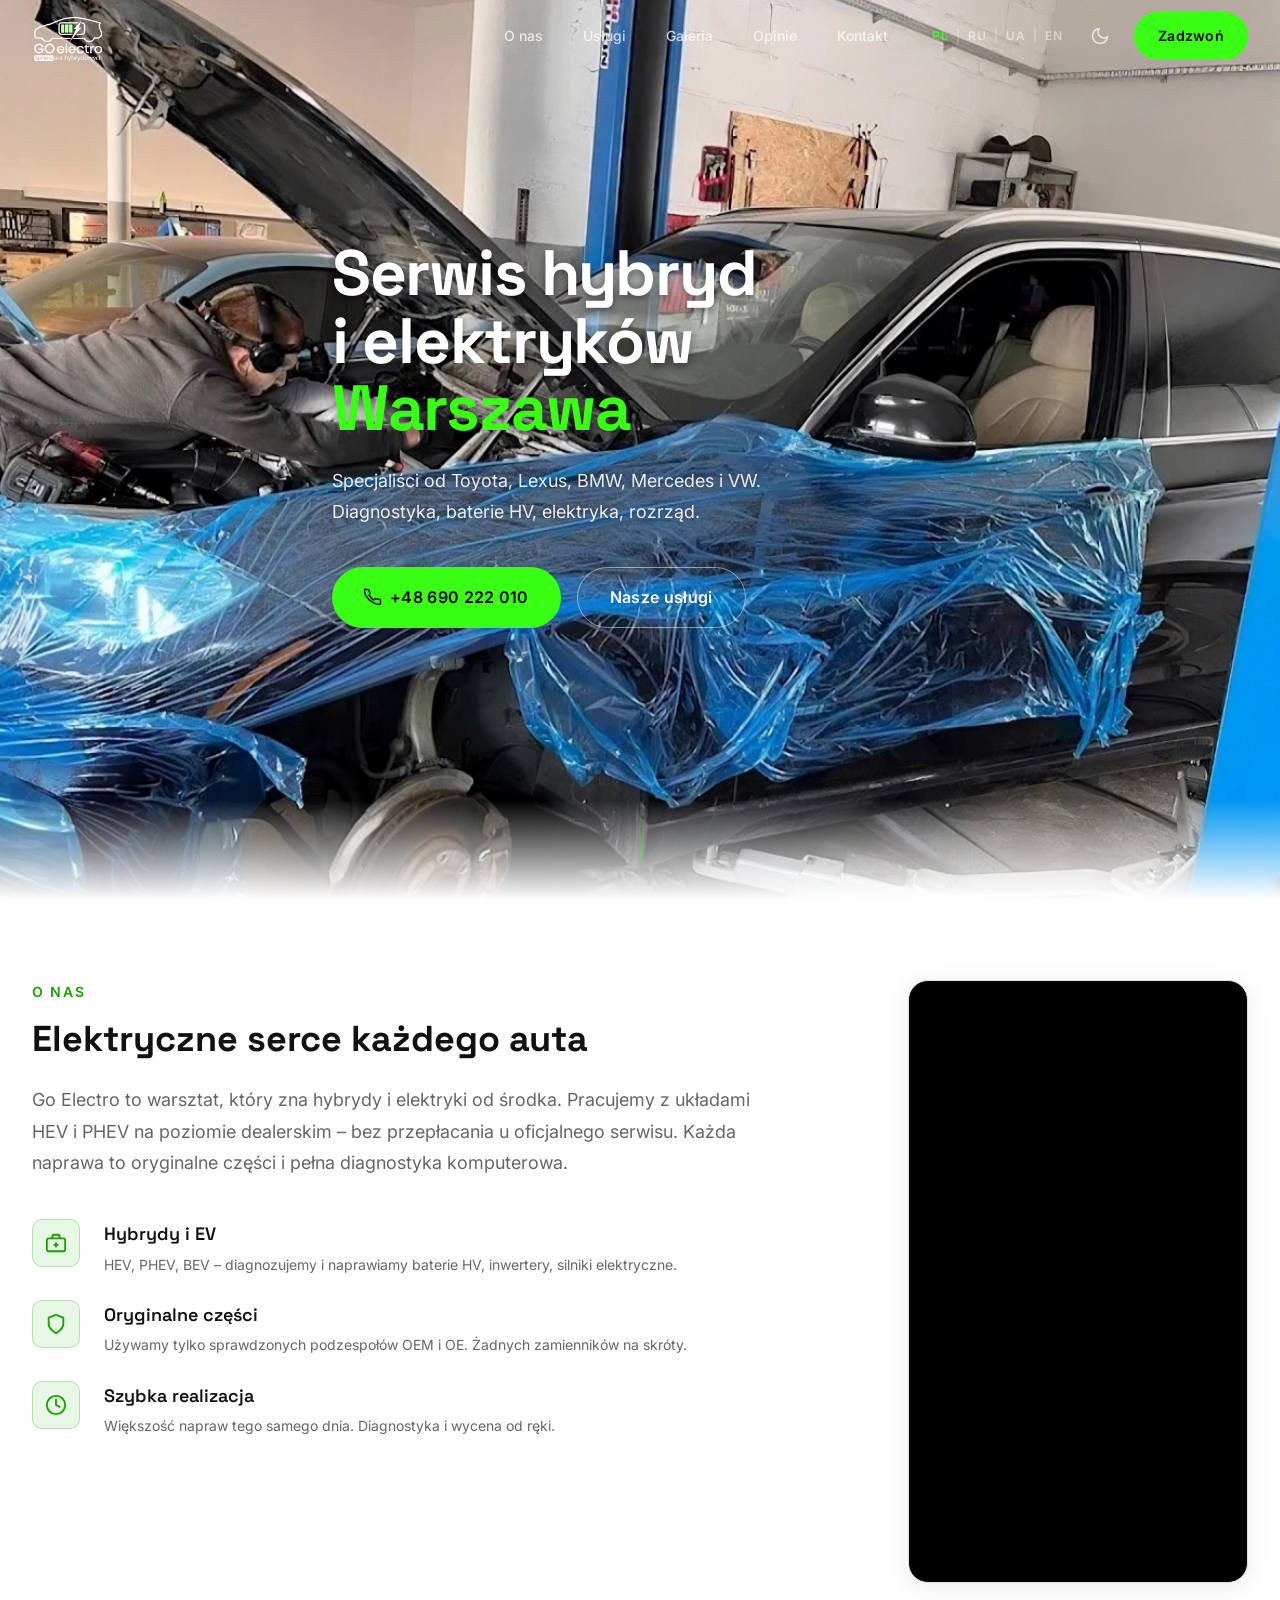
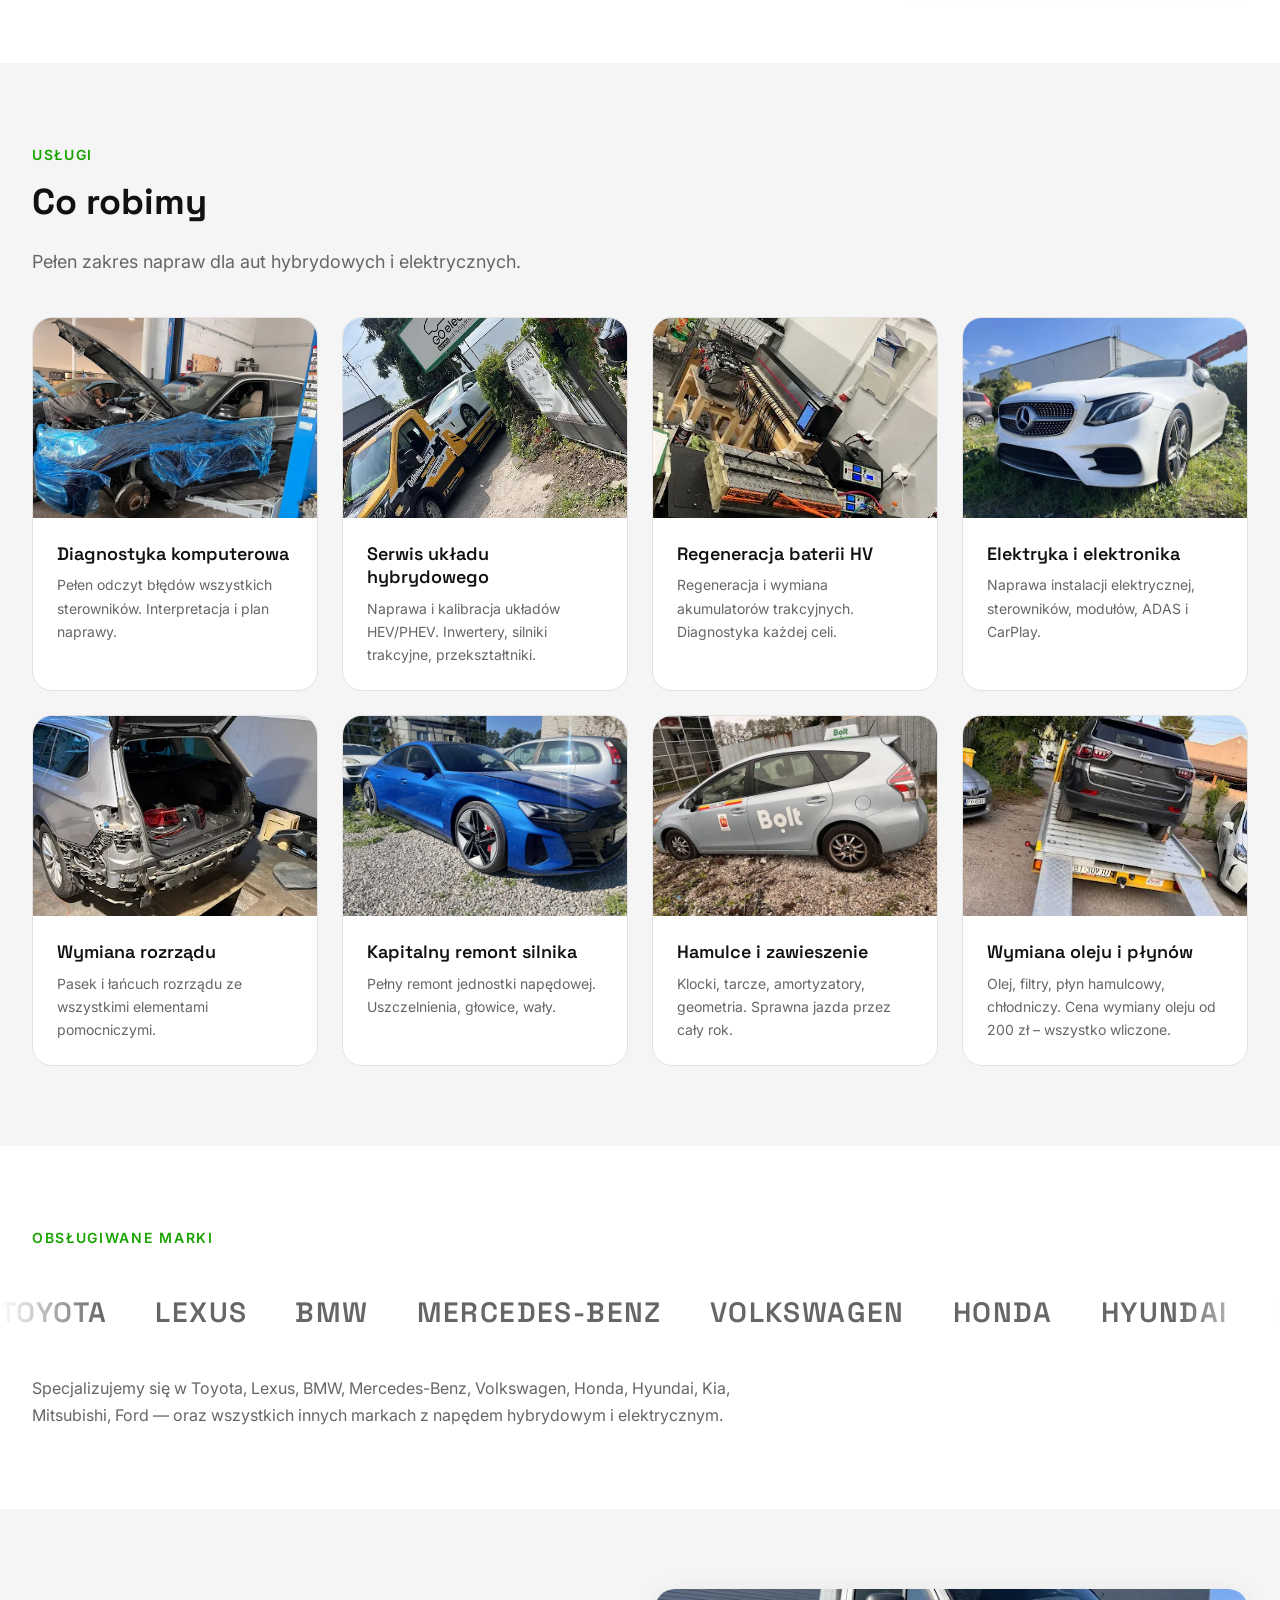
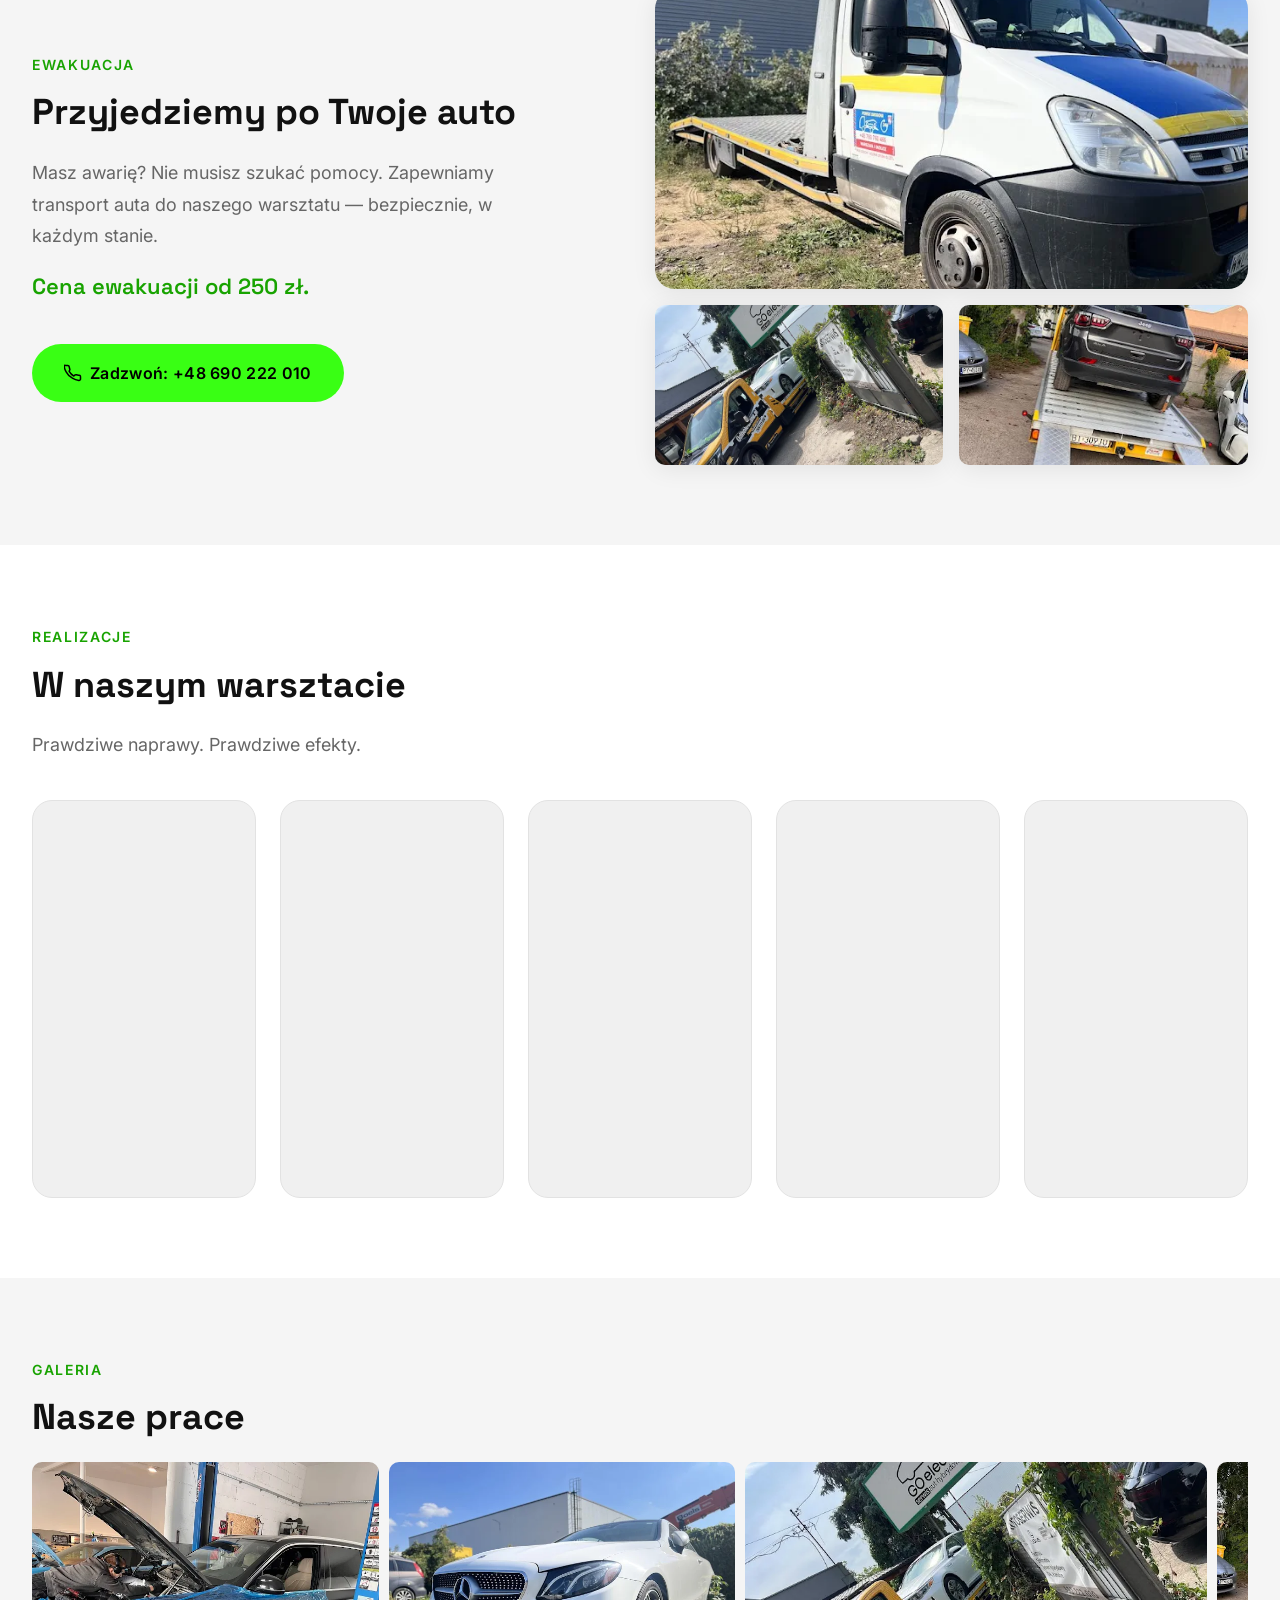
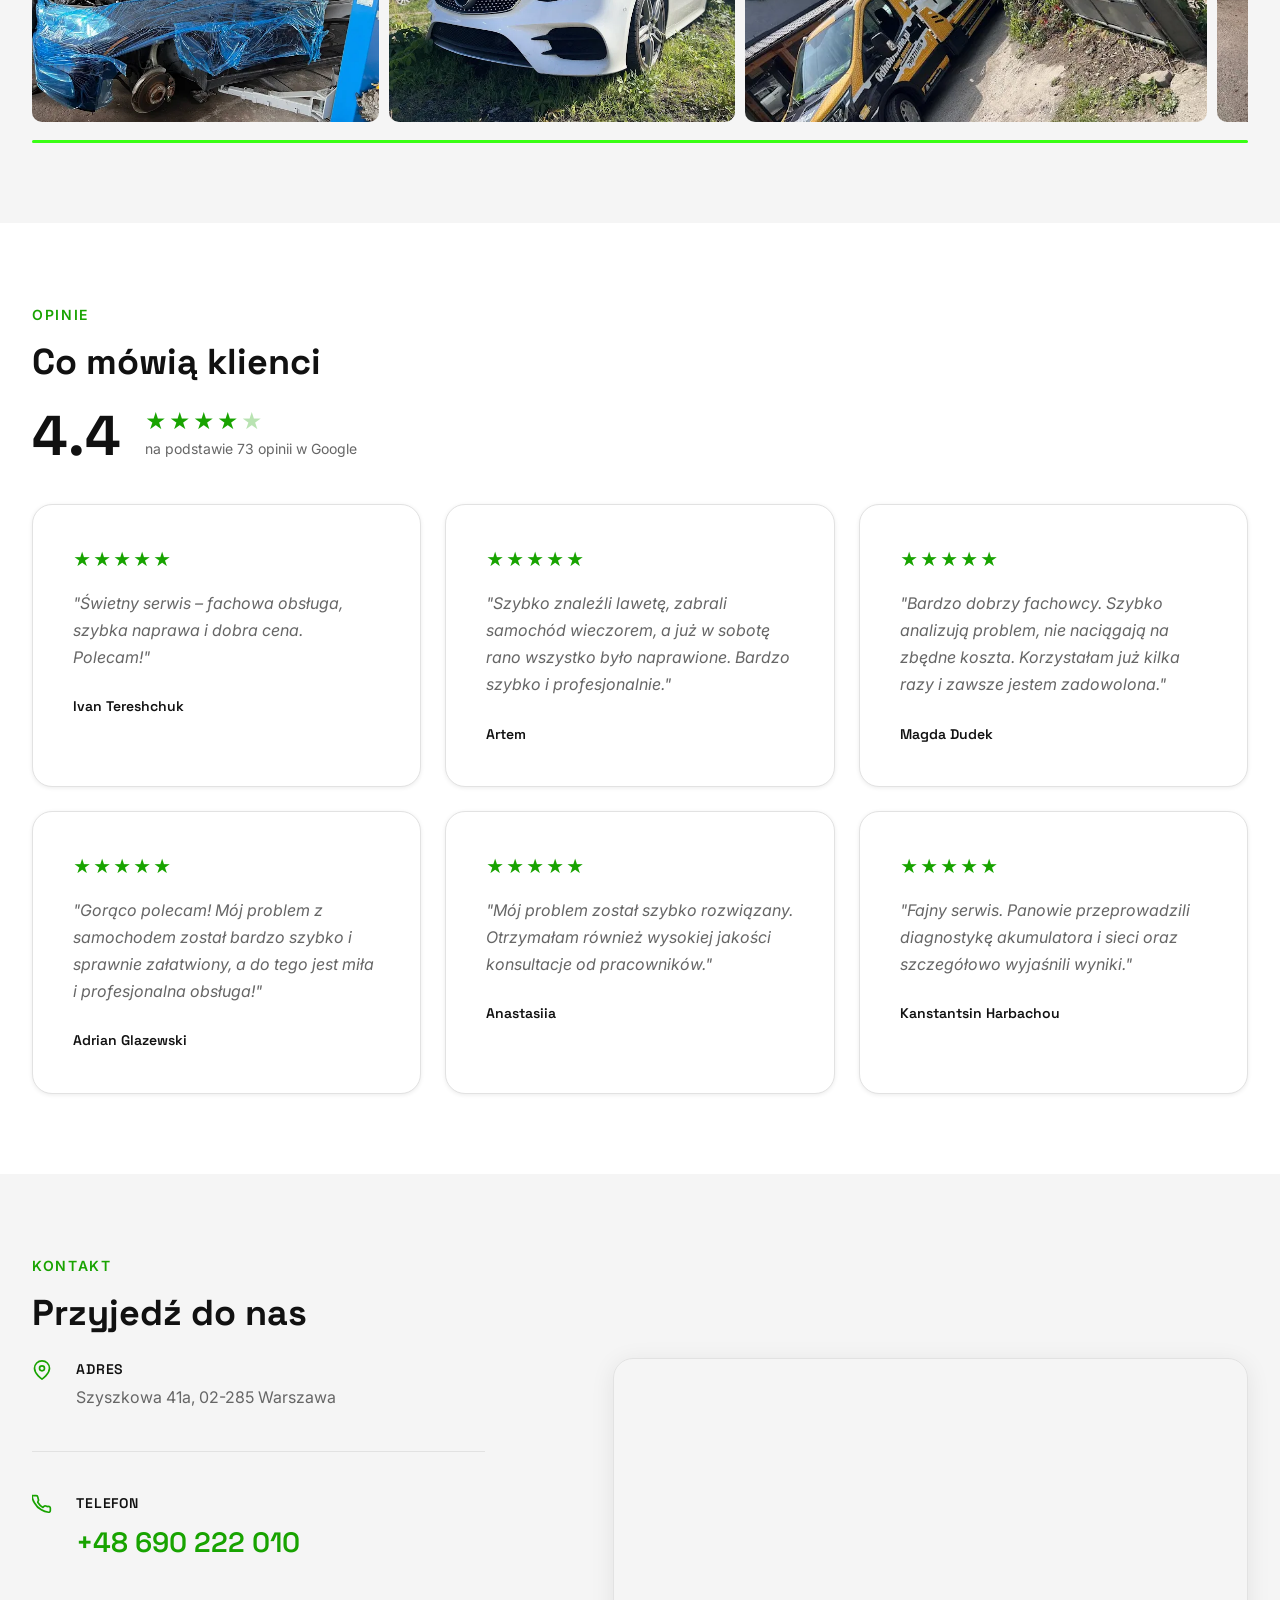
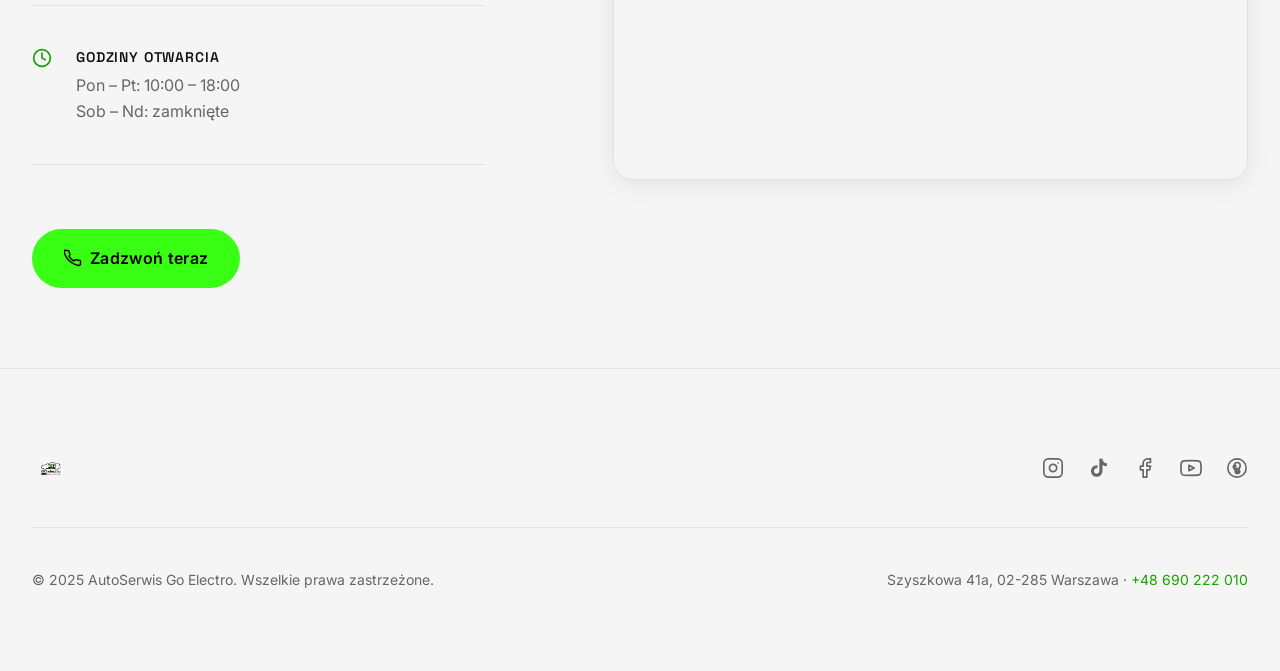
==== index.html @ 258c9f03 "fix: single logo img with JS src swap on scroll" ====
<!DOCTYPE html>
<html lang="pl" data-theme="light">
<head>
  <meta charset="UTF-8">
  <meta name="viewport" content="width=device-width, initial-scale=1.0">
  <title>AutoSerwis Go Electro – Serwis Hybryd i Elektryków Warszawa</title>
  <meta name="description" content="AutoSerwis Go Electro – profesjonalny serwis aut hybrydowych i elektrycznych w Warszawie. Toyota, Lexus, BMW, Mercedes, VW. Zadzwoń: +48 690 222 010.">
  <meta property="og:type" content="website">
  <meta property="og:title" content="AutoSerwis Go Electro – Serwis Hybryd Warszawa">
  <meta property="og:description" content="Specjaliści od hybryd i elektryków. Toyota, Lexus, BMW, Mercedes, VW. Warszawa.">
  <meta property="og:image" content="assets/img/hero-bg.webp">
  <meta property="og:locale" content="pl_PL">
  <link rel="preconnect" href="https://fonts.googleapis.com">
  <link rel="preconnect" href="https://fonts.gstatic.com" crossorigin>
  <link href="https://fonts.googleapis.com/css2?family=Inter:wght@400;500;600&family=Space+Grotesk:wght@500;600;700&display=swap" rel="stylesheet">
  <script src="https://cdnjs.cloudflare.com/ajax/libs/gsap/3.12.5/gsap.min.js" defer></script>
  <script src="https://cdnjs.cloudflare.com/ajax/libs/gsap/3.12.5/ScrollTrigger.min.js" defer></script>
  <link rel="stylesheet" href="css/style.css">
  <script type="application/ld+json">
  {
    "@context": "https://schema.org",
    "@type": ["AutoRepair","LocalBusiness"],
    "name": "AutoSerwis Go Electro",
    "url": "https://zovupl.github.io/go-electro/",
    "telephone": "+48690222010",
    "address": {
      "@type": "PostalAddress",
      "streetAddress": "Szyszkowa 41a",
      "postalCode": "02-285",
      "addressLocality": "Warszawa",
      "addressCountry": "PL"
    },
    "openingHoursSpecification": [{"@type":"OpeningHoursSpecification","dayOfWeek":["Monday","Tuesday","Wednesday","Thursday","Friday"],"opens":"10:00","closes":"18:00"}],
    "aggregateRating": {"@type":"AggregateRating","ratingValue":"4.4","reviewCount":"73"},
    "sameAs": ["https://www.instagram.com/go.electro.wawa/","https://www.facebook.com/profile.php?id=61560032406034","https://www.tiktok.com/@go.electro.wawa","https://www.youtube.com/@go.electro/shorts"]
  }
  </script>
</head>
<body>

<!-- ======================================================== NAV -->
<header class="nav" id="nav">
  <div class="nav__inner container">
    <a href="#hero" class="nav__logo" aria-label="Go Electro">
      <img id="navLogo" src="assets/img/logo-white.png" style="height:75px;width:auto;" alt="Go Electro">
    </a>
    <nav class="nav__links" aria-label="Nawigacja główna">
      <a href="#about"    data-i18n="nav.about">O nas</a>
      <a href="#services" data-i18n="nav.services">Usługi</a>
      <a href="#gallery"  data-i18n="nav.gallery">Galeria</a>
      <a href="#reviews"  data-i18n="nav.reviews">Opinie</a>
      <a href="#contact"  data-i18n="nav.contact">Kontakt</a>
    </nav>
    <div class="nav__tools">
      <div class="lang-switcher" role="navigation" aria-label="Wybór języka">
        <button class="lang-btn active" data-lang="pl">PL</button>
        <span aria-hidden="true">|</span>
        <button class="lang-btn" data-lang="ru">RU</button>
        <span aria-hidden="true">|</span>
        <button class="lang-btn" data-lang="ua">UA</button>
        <span aria-hidden="true">|</span>
        <button class="lang-btn" data-lang="en">EN</button>
      </div>
      <button class="theme-toggle" id="theme-toggle" aria-label="Przełącz motyw">
        <svg class="icon-moon" width="20" height="20" viewBox="0 0 24 24" fill="none" stroke="currentColor" stroke-width="2" stroke-linecap="round" stroke-linejoin="round"><path d="M21 12.79A9 9 0 1111.21 3 7 7 0 0021 12.79z"/></svg>
        <svg class="icon-sun"  width="20" height="20" viewBox="0 0 24 24" fill="none" stroke="currentColor" stroke-width="2" stroke-linecap="round" stroke-linejoin="round"><circle cx="12" cy="12" r="5"/><line x1="12" y1="1" x2="12" y2="3"/><line x1="12" y1="21" x2="12" y2="23"/><line x1="4.22" y1="4.22" x2="5.64" y2="5.64"/><line x1="18.36" y1="18.36" x2="19.78" y2="19.78"/><line x1="1" y1="12" x2="3" y2="12"/><line x1="21" y1="12" x2="23" y2="12"/><line x1="4.22" y1="19.78" x2="5.64" y2="18.36"/><line x1="18.36" y1="5.64" x2="19.78" y2="4.22"/></svg>
      </button>
      <a href="tel:+48690222010" class="btn btn--accent nav__cta" data-i18n="nav.cta">Zadzwoń</a>
    </div>
    <button class="nav__hamburger" aria-label="Menu" aria-expanded="false" aria-controls="nav-mobile">
      <span></span><span></span><span></span>
    </button>
  </div>
  <div class="nav__mobile" id="nav-mobile" aria-hidden="true">
    <div class="nav__mobile-lang">
      <button class="lang-btn active" data-lang="pl">PL</button>
      <span aria-hidden="true">|</span>
      <button class="lang-btn" data-lang="ru">RU</button>
      <span aria-hidden="true">|</span>
      <button class="lang-btn" data-lang="ua">UA</button>
      <span aria-hidden="true">|</span>
      <button class="lang-btn" data-lang="en">EN</button>
    </div>
    <a href="#about"    data-i18n="nav.about">O nas</a>
    <a href="#services" data-i18n="nav.services">Usługi</a>
    <a href="#gallery"  data-i18n="nav.gallery">Galeria</a>
    <a href="#reviews"  data-i18n="nav.reviews">Opinie</a>
    <a href="#contact"  data-i18n="nav.contact">Kontakt</a>
    <a href="tel:+48690222010" class="btn btn--accent" data-i18n="nav.cta">Zadzwoń</a>
  </div>
</header>

<!-- ======================================================== HERO -->
<section class="hero" id="hero">
  <div class="hero__slides" aria-hidden="true">
    <div class="hero-slide" style="background-image:url('assets/img/hero-1.webp')"></div>
    <div class="hero-slide" style="background-image:url('assets/img/hero-2.webp')"></div>
    <div class="hero-slide" style="background-image:url('assets/img/hero-3.webp')"></div>
    <div class="hero-slide" style="background-image:url('assets/img/hero-4.webp')"></div>
    <div class="hero-slide" style="background-image:url('assets/img/hero-5.webp')"></div>
    <div class="hero-flash"></div>
    <div class="hero__overlay"></div>
  </div>
  <div class="hero__content container">
    <h1 class="hero__title">
      <span data-i18n="hero.title.line1">Serwis hybryd</span><br>
      <span data-i18n="hero.title.line2">i elektryków</span><br>
      <em data-i18n="hero.title.city">Warszawa</em>
    </h1>
    <p class="hero__sub" data-i18n="hero.sub">Specjaliści od Toyota, Lexus, BMW, Mercedes i VW. Diagnostyka, baterie HV, elektryka, rozrząd.</p>
    <div class="hero__actions">
      <a href="tel:+48690222010" class="btn btn--accent btn--lg">
        <svg width="18" height="18" viewBox="0 0 24 24" fill="none" stroke="currentColor" stroke-width="2" stroke-linecap="round" stroke-linejoin="round" aria-hidden="true"><path d="M22 16.92v3a2 2 0 01-2.18 2 19.79 19.79 0 01-8.63-3.07A19.5 19.5 0 013.07 10.8a19.79 19.79 0 01-3.07-8.64A2 2 0 012 2h3a2 2 0 012 1.72c.127.96.361 1.903.7 2.81a2 2 0 01-.45 2.11L6.91 9.91a16 16 0 006.18 6.18l1.27-1.27a2 2 0 012.11-.45c.907.339 1.85.573 2.81.7A2 2 0 0122 16.92z"/></svg>
        <span data-i18n="hero.cta.call">+48 690 222 010</span>
      </a>
      <a href="#services" class="btn btn--outline-white btn--lg" data-i18n="hero.cta.services">Nasze usługi</a>
    </div>
  </div>
  <div class="hero__scroll-hint" aria-hidden="true"><span></span></div>
</section>

<!-- ======================================================== O NAS -->
<section class="about section" id="about">
  <div class="container">
    <div class="about__grid">
      <div class="about__text">
        <p class="section__label" data-i18n="about.label">O nas</p>
        <h2 class="section__title" data-i18n="about.title">Elektryczne serce<br>każdego auta</h2>
        <p class="about__desc" data-i18n="about.desc">Go Electro to warsztat, który zna hybrydy i elektryki od środka. Pracujemy z układami HEV i PHEV na poziomie dealerskim – bez przepłacania u oficjalnego serwisu. Każda naprawa to oryginalne części i pełna diagnostyka komputerowa.</p>
        <div class="about__pillars">
          <div class="about__pillar">
            <div class="about__pillar-icon">
              <svg width="22" height="22" viewBox="0 0 24 24" fill="none" stroke="currentColor" stroke-width="2" stroke-linecap="round" stroke-linejoin="round" aria-hidden="true"><rect x="2" y="7" width="20" height="14" rx="2"/><path d="M16 7V5a2 2 0 00-2-2h-4a2 2 0 00-2 2v2"/><line x1="12" y1="12" x2="12" y2="16"/><line x1="10" y1="14" x2="14" y2="14"/></svg>
            </div>
            <div>
              <strong data-i18n="about.pillar1.title">Hybrydy i EV</strong>
              <p data-i18n="about.pillar1.desc">HEV, PHEV, BEV – diagnozujemy i naprawiamy baterie HV, inwertery, silniki elektryczne.</p>
            </div>
          </div>
          <div class="about__pillar">
            <div class="about__pillar-icon">
              <svg width="22" height="22" viewBox="0 0 24 24" fill="none" stroke="currentColor" stroke-width="2" stroke-linecap="round" stroke-linejoin="round" aria-hidden="true"><path d="M12 22s8-4 8-10V5l-8-3-8 3v7c0 6 8 10 8 10z"/></svg>
            </div>
            <div>
              <strong data-i18n="about.pillar2.title">Oryginalne części</strong>
              <p data-i18n="about.pillar2.desc">Używamy tylko sprawdzonych podzespołów OEM i OE. Żadnych zamienników na skróty.</p>
            </div>
          </div>
          <div class="about__pillar">
            <div class="about__pillar-icon">
              <svg width="22" height="22" viewBox="0 0 24 24" fill="none" stroke="currentColor" stroke-width="2" stroke-linecap="round" stroke-linejoin="round" aria-hidden="true"><circle cx="12" cy="12" r="10"/><polyline points="12 6 12 12 16 14"/></svg>
            </div>
            <div>
              <strong data-i18n="about.pillar3.title">Szybka realizacja</strong>
              <p data-i18n="about.pillar3.desc">Większość napraw tego samego dnia. Diagnostyka i wycena od ręki.</p>
            </div>
          </div>
        </div>
      </div>
      <div class="about__video">
        <iframe
          src="https://www.youtube.com/embed/pqRBfikMorY?rel=0"
          title="Go Electro – warsztat w akcji"
          frameborder="0"
          allow="accelerometer; autoplay; clipboard-write; encrypted-media; gyroscope; picture-in-picture"
          allowfullscreen
          loading="lazy">
        </iframe>
      </div>
    </div>
  </div>
</section>

<!-- ======================================================== USŁUGI -->
<section class="services section section--alt" id="services">
  <div class="container">
    <p class="section__label" data-i18n="services.label">Usługi</p>
    <h2 class="section__title" data-i18n="services.title">Co robimy</h2>
    <p class="section__sub" data-i18n="services.sub">Pełen zakres napraw dla aut hybrydowych i elektrycznych.</p>
    <div class="services__grid">

      <a href="uslugi/diagnostyka.html" class="service-card">
        <img class="service-card__img" src="assets/img/svc-diagnostyka.webp" alt="Diagnostyka komputerowa" loading="lazy">
        <div class="service-card__body">
          <h3 data-i18n="s1.title">Diagnostyka komputerowa</h3>
          <p data-i18n="s1.desc">Pełen odczyt błędów wszystkich sterowników. Interpretacja i plan naprawy.</p>
        </div>
      </a>

      <a href="uslugi/hybrydy.html" class="service-card">
        <img class="service-card__img" src="assets/img/svc-hybrydy.webp" alt="Serwis układu hybrydowego" loading="lazy">
        <div class="service-card__body">
          <h3 data-i18n="s2.title">Serwis układu hybrydowego</h3>
          <p data-i18n="s2.desc">Naprawa i kalibracja układów HEV/PHEV. Inwertery, silniki trakcyjne, przekształtniki.</p>
        </div>
      </a>

      <a href="uslugi/baterie-hv.html" class="service-card">
        <img class="service-card__img" src="assets/img/svc-baterie.webp" alt="Regeneracja baterii HV" loading="lazy">
        <div class="service-card__body">
          <h3 data-i18n="s3.title">Regeneracja baterii HV</h3>
          <p data-i18n="s3.desc">Regeneracja i wymiana akumulatorów trakcyjnych. Diagnostyka każdej celi.</p>
        </div>
      </a>

      <a href="uslugi/elektryka.html" class="service-card">
        <img class="service-card__img" src="assets/img/svc-elektryka.webp" alt="Elektryka i elektronika" loading="lazy">
        <div class="service-card__body">
          <h3 data-i18n="s4.title">Elektryka i elektronika</h3>
          <p data-i18n="s4.desc">Naprawa instalacji elektrycznej, sterowników, modułów, ADAS i CarPlay.</p>
        </div>
      </a>

      <a href="uslugi/rozrzad.html" class="service-card">
        <img class="service-card__img" src="assets/img/svc-rozrzad.webp" alt="Wymiana rozrządu" loading="lazy">
        <div class="service-card__body">
          <h3 data-i18n="s5.title">Wymiana rozrządu</h3>
          <p data-i18n="s5.desc">Pasek i łańcuch rozrządu ze wszystkimi elementami pomocniczymi.</p>
        </div>
      </a>

      <a href="uslugi/remont-silnika.html" class="service-card">
        <img class="service-card__img" src="assets/img/svc-remont.webp" alt="Kapitalny remont silnika" loading="lazy">
        <div class="service-card__body">
          <h3 data-i18n="s6.title">Kapitalny remont silnika</h3>
          <p data-i18n="s6.desc">Pełny remont jednostki napędowej. Uszczelnienia, głowice, wały.</p>
        </div>
      </a>

      <a href="uslugi/hamulce.html" class="service-card">
        <img class="service-card__img" src="assets/img/svc-hamulce.webp" alt="Hamulce i zawieszenie" loading="lazy">
        <div class="service-card__body">
          <h3 data-i18n="s7.title">Hamulce i zawieszenie</h3>
          <p data-i18n="s7.desc">Klocki, tarcze, amortyzatory, geometria. Sprawna jazda przez cały rok.</p>
        </div>
      </a>

      <a href="uslugi/olej.html" class="service-card">
        <img class="service-card__img" src="assets/img/svc-olej.webp" alt="Wymiana oleju i płynów" loading="lazy">
        <div class="service-card__body">
          <h3 data-i18n="s8.title">Wymiana oleju i płynów</h3>
          <p data-i18n="s8.desc">Olej, filtry, płyn hamulcowy, chłodniczy. Cena wymiany oleju od 200 zł – wszystko wliczone.</p>
        </div>
      </a>

    </div>
  </div>
</section>

<!-- ======================================================== MARKI -->
<section class="brands section" id="brands">
  <div class="container">
    <p class="section__label" data-i18n="brands.label">Obsługiwane marki</p>
  </div>
  <div class="brands__marquee-wrap" aria-hidden="true">
    <div class="brands__marquee">
      <span>Toyota</span><span>Lexus</span><span>BMW</span><span>Mercedes-Benz</span>
      <span>Volkswagen</span><span>Honda</span><span>Hyundai</span><span>Kia</span>
      <span>Mitsubishi</span><span>Ford</span><span>Renault</span><span>Nissan</span>
      <span class="brands__more">i wiele innych</span>
      <!-- duplicate for seamless loop -->
      <span>Toyota</span><span>Lexus</span><span>BMW</span><span>Mercedes-Benz</span>
      <span>Volkswagen</span><span>Honda</span><span>Hyundai</span><span>Kia</span>
      <span>Mitsubishi</span><span>Ford</span><span>Renault</span><span>Nissan</span>
      <span class="brands__more">i wiele innych</span>
    </div>
  </div>
  <div class="container">
    <p class="brands__sub" data-i18n="brands.sub">Specjalizujemy się w Toyota, Lexus, BMW, Mercedes-Benz, Volkswagen, Honda, Hyundai, Kia, Mitsubishi, Ford — oraz wszystkich innych markach z napędem hybrydowym i elektrycznym.</p>
  </div>
</section>

<!-- ======================================================== EWAKUACJA -->
<section class="evac section section--alt" id="evac">
  <div class="container">
    <div class="evac__grid">
      <div class="evac__content">
        <p class="section__label" data-i18n="evac.label">Ewakuacja</p>
        <h2 class="section__title" data-i18n="evac.title">Przyjedziemy<br>po Twoje auto</h2>
        <p class="evac__desc" data-i18n="evac.desc">Masz awarię? Nie musisz szukać pomocy. Zapewniamy transport auta do naszego warsztatu — bezpiecznie, w każdym stanie.</p>
        <p class="evac__price">
          <span class="evac__price-tag" data-i18n="evac.price">Cena ewakuacji od 250 zł.</span>
        </p>
        <a href="tel:+48690222010" class="btn btn--accent btn--lg">
          <svg width="18" height="18" viewBox="0 0 24 24" fill="none" stroke="currentColor" stroke-width="2" stroke-linecap="round" stroke-linejoin="round" aria-hidden="true"><path d="M22 16.92v3a2 2 0 01-2.18 2 19.79 19.79 0 01-8.63-3.07A19.5 19.5 0 013.07 10.8a19.79 19.79 0 01-3.07-8.64A2 2 0 012 2h3a2 2 0 012 1.72c.127.96.361 1.903.7 2.81a2 2 0 01-.45 2.11L6.91 9.91a16 16 0 006.18 6.18l1.27-1.27a2 2 0 012.11-.45c.907.339 1.85.573 2.81.7A2 2 0 0122 16.92z"/></svg>
          <span data-i18n="evac.cta">Zadzwoń: +48 690 222 010</span>
        </a>
      </div>
      <div class="evac__photos">
        <img src="assets/img/evac-1.webp" alt="Ewakuacja auta" loading="lazy" class="evac__photo evac__photo--main">
        <div class="evac__photos-sm">
          <img src="assets/img/evac-2.webp" alt="Transport samochodu" loading="lazy">
          <img src="assets/img/evac-3.webp" alt="Holowanie auta do warsztatu" loading="lazy">
        </div>
      </div>
    </div>
  </div>
</section>

<!-- ======================================================== WIDEO -->
<section class="video section" id="video">
  <div class="container">
    <p class="section__label" data-i18n="video.label">Realizacje</p>
    <h2 class="section__title" data-i18n="video.title">W naszym warsztacie</h2>
    <p class="section__sub" data-i18n="video.sub">Prawdziwe naprawy. Prawdziwe efekty.</p>
    <div class="video__grid">
      <div class="video__item"><iframe src="https://www.youtube.com/embed/3zWecSwq9SA" title="Go Electro – realizacja 1" allow="accelerometer; autoplay; clipboard-write; encrypted-media; gyroscope; picture-in-picture" allowfullscreen loading="lazy"></iframe></div>
      <div class="video__item"><iframe src="https://www.youtube.com/embed/uAb5NAb37os" title="Go Electro – realizacja 2" allow="accelerometer; autoplay; clipboard-write; encrypted-media; gyroscope; picture-in-picture" allowfullscreen loading="lazy"></iframe></div>
      <div class="video__item"><iframe src="https://www.youtube.com/embed/T56qQI-ubsw" title="Go Electro – realizacja 3" allow="accelerometer; autoplay; clipboard-write; encrypted-media; gyroscope; picture-in-picture" allowfullscreen loading="lazy"></iframe></div>
      <div class="video__item"><iframe src="https://www.youtube.com/embed/2RW55ES2J-s" title="Go Electro – realizacja 4" allow="accelerometer; autoplay; clipboard-write; encrypted-media; gyroscope; picture-in-picture" allowfullscreen loading="lazy"></iframe></div>
      <div class="video__item"><iframe src="https://www.youtube.com/embed/MFVckCn7IXc" title="Go Electro – realizacja 5" allow="accelerometer; autoplay; clipboard-write; encrypted-media; gyroscope; picture-in-picture" allowfullscreen loading="lazy"></iframe></div>
    </div>
  </div>
</section>

<!-- ======================================================== GALERIA -->
<section class="gallery section section--alt" id="gallery">
  <div class="container">
    <p class="section__label" data-i18n="gallery.label">Galeria</p>
    <h2 class="section__title" data-i18n="gallery.title">Nasze prace</h2>
    <div class="gallery-wrapper">
      <div class="gallery-track" id="galleryTrack">
        <img src="assets/img/gallery/g01.webp" alt="Warsztat Go Electro" loading="lazy">
        <img src="assets/img/gallery/g02.webp" alt="Diagnostyka hybryd" loading="lazy">
        <img src="assets/img/gallery/g03.webp" alt="Serwis silnika" loading="lazy">
        <img src="assets/img/gallery/g04.webp" alt="Mechanik przy pracy" loading="lazy">
        <img src="assets/img/gallery/g05.webp" alt="Toyota na podnośniku" loading="lazy">
        <img src="assets/img/gallery/g06.webp" alt="Naprawa elektryki" loading="lazy">
        <img src="assets/img/gallery/g07.webp" alt="Serwis Lexus" loading="lazy">
        <img src="assets/img/gallery/g08.webp" alt="Wymiana rozrządu" loading="lazy">
        <img src="assets/img/gallery/g09.webp" alt="Diagnostyka komputerowa" loading="lazy">
        <img src="assets/img/gallery/g10.webp" alt="Mercedes w serwisie" loading="lazy">
        <img src="assets/img/gallery/g11.webp" alt="Serwis BMW" loading="lazy">
        <img src="assets/img/gallery/g12.webp" alt="Bateria HV" loading="lazy">
        <img src="assets/img/gallery/g13.webp" alt="Naprawa hybrydy" loading="lazy">
        <img src="assets/img/gallery/g14.webp" alt="Serwis elektryczny" loading="lazy">
        <img src="assets/img/gallery/g15.webp" alt="Auto w warsztacie" loading="lazy">
        <img src="assets/img/gallery/g16.webp" alt="Naprawa silnika" loading="lazy">
        <img src="assets/img/gallery/g17.webp" alt="Wymiana oleju" loading="lazy">
        <img src="assets/img/gallery/g18.webp" alt="Serwis hybrydy" loading="lazy">
        <img src="assets/img/gallery/g19.webp" alt="Warsztat Go Electro" loading="lazy">
      </div>
      <div class="gallery-bar">
        <div class="gallery-thumb" id="galleryThumb"></div>
      </div>
    </div>
  </div>
  <!-- Lightbox -->
  <div class="lightbox" id="lightbox" aria-hidden="true" role="dialog" aria-label="Podgląd zdjęcia">
    <button class="lightbox__close" aria-label="Zamknij"><svg width="24" height="24" viewBox="0 0 24 24" fill="none" stroke="currentColor" stroke-width="2" stroke-linecap="round" stroke-linejoin="round"><line x1="18" y1="6" x2="6" y2="18"/><line x1="6" y1="6" x2="18" y2="18"/></svg></button>
    <button class="lightbox__prev" aria-label="Poprzednie"><svg width="24" height="24" viewBox="0 0 24 24" fill="none" stroke="currentColor" stroke-width="2" stroke-linecap="round" stroke-linejoin="round"><polyline points="15 18 9 12 15 6"/></svg></button>
    <div class="lightbox__img-wrap"><img src="" alt="" id="lightbox-img"></div>
    <button class="lightbox__next" aria-label="Następne"><svg width="24" height="24" viewBox="0 0 24 24" fill="none" stroke="currentColor" stroke-width="2" stroke-linecap="round" stroke-linejoin="round"><polyline points="9 18 15 12 9 6"/></svg></button>
  </div>
</section>

<!-- ======================================================== OPINIE -->
<section class="reviews section" id="reviews">
  <div class="container">
    <p class="section__label" data-i18n="reviews.label">Opinie</p>
    <h2 class="section__title" data-i18n="reviews.title">Co mówią klienci</h2>
    <div class="reviews__summary">
      <div class="reviews__score">4.4</div>
      <div>
        <div class="reviews__stars" aria-label="Ocena 4.4 na 5">★★★★<span style="opacity:.3">★</span></div>
        <p class="reviews__count" data-i18n="reviews.count">na podstawie 73 opinii w Google</p>
      </div>
    </div>
    <div class="reviews__grid">
      <article class="review-card"><div class="review-card__stars">★★★★★</div><blockquote>"Świetny serwis – fachowa obsługa, szybka naprawa i dobra cena. Polecam!"</blockquote><footer class="review-card__author">Ivan Tereshchuk</footer></article>
      <article class="review-card"><div class="review-card__stars">★★★★★</div><blockquote>"Szybko znaleźli lawetę, zabrali samochód wieczorem, a już w sobotę rano wszystko było naprawione. Bardzo szybko i profesjonalnie."</blockquote><footer class="review-card__author">Artem</footer></article>
      <article class="review-card"><div class="review-card__stars">★★★★★</div><blockquote>"Bardzo dobrzy fachowcy. Szybko analizują problem, nie naciągają na zbędne koszta. Korzystałam już kilka razy i zawsze jestem zadowolona."</blockquote><footer class="review-card__author">Magda Dudek</footer></article>
      <article class="review-card"><div class="review-card__stars">★★★★★</div><blockquote>"Gorąco polecam! Mój problem z samochodem został bardzo szybko i sprawnie załatwiony, a do tego jest miła i profesjonalna obsługa!"</blockquote><footer class="review-card__author">Adrian Glazewski</footer></article>
      <article class="review-card"><div class="review-card__stars">★★★★★</div><blockquote>"Mój problem został szybko rozwiązany. Otrzymałam również wysokiej jakości konsultacje od pracowników."</blockquote><footer class="review-card__author">Anastasiia</footer></article>
      <article class="review-card"><div class="review-card__stars">★★★★★</div><blockquote>"Fajny serwis. Panowie przeprowadzili diagnostykę akumulatora i sieci oraz szczegółowo wyjaśnili wyniki."</blockquote><footer class="review-card__author">Kanstantsin Harbachou</footer></article>
    </div>
  </div>
</section>

<!-- ======================================================== KONTAKT -->
<section class="contact section section--alt" id="contact">
  <div class="container">
    <p class="section__label" data-i18n="contact.label">Kontakt</p>
    <h2 class="section__title" data-i18n="contact.title">Przyjedź do nas</h2>
    <div class="contact__grid">
      <div class="contact__info">
        <div class="contact__block">
          <svg width="20" height="20" viewBox="0 0 24 24" fill="none" stroke="currentColor" stroke-width="2" stroke-linecap="round" stroke-linejoin="round" class="contact__icon" aria-hidden="true"><path d="M21 10c0 7-9 13-9 13s-9-6-9-13a9 9 0 0118 0z"/><circle cx="12" cy="10" r="3"/></svg>
          <div>
            <strong data-i18n="contact.address.title">Adres</strong>
            <p>Szyszkowa 41a, 02-285 Warszawa</p>
          </div>
        </div>
        <div class="contact__block">
          <svg width="20" height="20" viewBox="0 0 24 24" fill="none" stroke="currentColor" stroke-width="2" stroke-linecap="round" stroke-linejoin="round" class="contact__icon" aria-hidden="true"><path d="M22 16.92v3a2 2 0 01-2.18 2 19.79 19.79 0 01-8.63-3.07A19.5 19.5 0 013.07 10.8a19.79 19.79 0 01-3.07-8.64A2 2 0 012 2h3a2 2 0 012 1.72c.127.96.361 1.903.7 2.81a2 2 0 01-.45 2.11L6.91 9.91a16 16 0 006.18 6.18l1.27-1.27a2 2 0 012.11-.45c.907.339 1.85.573 2.81.7A2 2 0 0122 16.92z"/></svg>
          <div>
            <strong data-i18n="contact.phone.title">Telefon</strong>
            <a href="tel:+48690222010" class="contact__tel">+48 690 222 010</a>
          </div>
        </div>
        <div class="contact__block">
          <svg width="20" height="20" viewBox="0 0 24 24" fill="none" stroke="currentColor" stroke-width="2" stroke-linecap="round" stroke-linejoin="round" class="contact__icon" aria-hidden="true"><circle cx="12" cy="12" r="10"/><polyline points="12 6 12 12 16 14"/></svg>
          <div>
            <strong data-i18n="contact.hours.title">Godziny otwarcia</strong>
            <p data-i18n="contact.hours.weekdays">Pon – Pt: 10:00 – 18:00</p>
            <p class="text-muted" data-i18n="contact.hours.weekend">Sob – Nd: zamknięte</p>
          </div>
        </div>
        <a href="tel:+48690222010" class="btn btn--accent btn--lg contact__cta">
          <svg width="18" height="18" viewBox="0 0 24 24" fill="none" stroke="currentColor" stroke-width="2" stroke-linecap="round" stroke-linejoin="round" aria-hidden="true"><path d="M22 16.92v3a2 2 0 01-2.18 2 19.79 19.79 0 01-8.63-3.07A19.5 19.5 0 013.07 10.8a19.79 19.79 0 01-3.07-8.64A2 2 0 012 2h3a2 2 0 012 1.72c.127.96.361 1.903.7 2.81a2 2 0 01-.45 2.11L6.91 9.91a16 16 0 006.18 6.18l1.27-1.27a2 2 0 012.11-.45c.907.339 1.85.573 2.81.7A2 2 0 0122 16.92z"/></svg>
          <span data-i18n="contact.cta">Zadzwoń teraz</span>
        </a>
      </div>
      <div class="contact__map">
        <iframe
          src="https://www.google.com/maps?q=Szyszkowa+41a,+02-285+Warszawa&output=embed"
          width="100%" height="400" style="border:0;"
          allowfullscreen="" loading="lazy"
          referrerpolicy="no-referrer-when-downgrade"
          title="Lokalizacja AutoSerwis Go Electro – Szyszkowa 41a Warszawa">
        </iframe>
      </div>
    </div>
  </div>
</section>

<!-- ======================================================== FOOTER -->
<footer class="footer">
  <div class="container">
    <div class="footer__top">
      <a href="#hero" class="footer__logo" aria-label="Go Electro – powrót do góry">
        <img src="assets/img/logo-transparent.png" alt="Go Electro" width="110" height="44">
      </a>
      <nav class="footer__social" aria-label="Social media">
        <a href="https://www.instagram.com/go.electro.wawa/" target="_blank" rel="noopener noreferrer" aria-label="Instagram">
          <svg width="22" height="22" viewBox="0 0 24 24" fill="none" stroke="currentColor" stroke-width="1.8" stroke-linecap="round" stroke-linejoin="round"><rect x="2" y="2" width="20" height="20" rx="5"/><path d="M16 11.37A4 4 0 1112.63 8 4 4 0 0116 11.37z"/><line x1="17.5" y1="6.5" x2="17.51" y2="6.5"/></svg>
        </a>
        <a href="https://www.tiktok.com/@go.electro.wawa" target="_blank" rel="noopener noreferrer" aria-label="TikTok">
          <svg width="22" height="22" viewBox="0 0 24 24" fill="currentColor"><path d="M19.59 6.69a4.83 4.83 0 01-3.77-4.25V2h-3.45v13.67a2.89 2.89 0 01-2.88 2.5 2.89 2.89 0 01-2.89-2.89 2.89 2.89 0 012.89-2.89c.28 0 .54.04.79.1V9.01a6.29 6.29 0 00-.79-.05 6.34 6.34 0 00-6.34 6.34 6.34 6.34 0 006.34 6.34 6.34 6.34 0 006.33-6.34V8.69a8.18 8.18 0 004.78 1.52V6.76a4.85 4.85 0 01-1.01-.07z"/></svg>
        </a>
        <a href="https://www.facebook.com/profile.php?id=61560032406034" target="_blank" rel="noopener noreferrer" aria-label="Facebook">
          <svg width="22" height="22" viewBox="0 0 24 24" fill="none" stroke="currentColor" stroke-width="1.8" stroke-linecap="round" stroke-linejoin="round"><path d="M18 2h-3a5 5 0 00-5 5v3H7v4h3v8h4v-8h3l1-4h-4V7a1 1 0 011-1h3z"/></svg>
        </a>
        <a href="https://www.youtube.com/@go.electro/shorts" target="_blank" rel="noopener noreferrer" aria-label="YouTube">
          <svg width="22" height="22" viewBox="0 0 24 24" fill="none" stroke="currentColor" stroke-width="1.8" stroke-linecap="round" stroke-linejoin="round"><path d="M22.54 6.42a2.78 2.78 0 00-1.95-1.96C18.88 4 12 4 12 4s-6.88 0-8.59.46a2.78 2.78 0 00-1.95 1.96A29 29 0 001 12a29 29 0 00.46 5.58A2.78 2.78 0 003.41 19.6C5.12 20 12 20 12 20s6.88 0 8.59-.46a2.78 2.78 0 001.95-1.95A29 29 0 0023 12a29 29 0 00-.46-5.58z"/><polygon points="9.75 15.02 15.5 12 9.75 8.98 9.75 15.02"/></svg>
        </a>
        <a href="https://www.threads.com/@go.electro.wawa" target="_blank" rel="noopener noreferrer" aria-label="Threads">
          <svg width="22" height="22" viewBox="0 0 24 24" fill="none" stroke="currentColor" stroke-width="1.8" stroke-linecap="round" stroke-linejoin="round"><path d="M12 2C6.48 2 2 6.48 2 12s4.48 10 10 10 10-4.48 10-10S17.52 2 12 2zm0 4c1.93 0 3.5 1.57 3.5 3.5S13.93 13 12 13H9V9.5C9 7.57 10.07 6 12 6zm3 9.5c0 1.38-1.12 2.5-2.5 2.5S10 16.88 10 15.5v-1h1.5v1c0 .55.45 1 1 1s1-.45 1-1v-1.5c0-.55-.45-1-1-1h-2c-1.38 0-2.5-1.12-2.5-2.5S8.62 9 10 9h.5v1.5H10c-.55 0-1 .45-1 1s.45 1 1 1h2c1.38 0 2.5 1.12 2.5 2.5v1z"/></svg>
        </a>
      </nav>
    </div>
    <div class="footer__bottom">
      <p data-i18n="footer.copy">© 2025 AutoSerwis Go Electro. Wszelkie prawa zastrzeżone.</p>
      <p><span data-i18n="footer.address">Szyszkowa 41a, 02-285 Warszawa</span> · <a href="tel:+48690222010">+48 690 222 010</a></p>
    </div>
  </div>
</footer>

<!-- Mobile sticky CTA -->
<a href="tel:+48690222010" class="mobile-cta" aria-label="Zadzwoń do Go Electro">
  <svg width="20" height="20" viewBox="0 0 24 24" fill="none" stroke="currentColor" stroke-width="2" stroke-linecap="round" stroke-linejoin="round" aria-hidden="true"><path d="M22 16.92v3a2 2 0 01-2.18 2 19.79 19.79 0 01-8.63-3.07A19.5 19.5 0 013.07 10.8a19.79 19.79 0 01-3.07-8.64A2 2 0 012 2h3a2 2 0 012 1.72c.127.96.361 1.903.7 2.81a2 2 0 01-.45 2.11L6.91 9.91a16 16 0 006.18 6.18l1.27-1.27a2 2 0 012.11-.45c.907.339 1.85.573 2.81.7A2 2 0 0122 16.92z"/></svg>
  <span data-i18n="mobile.cta">Zadzwoń: +48 690 222 010</span>
</a>

<script src="js/main.js"></script>
</body>
</html>
---- css/style.css ----
/* ============================================================
   DESIGN TOKENS — light (default) + dark mode
   ============================================================ */
:root {
  --c-bg:           #ffffff;
  --c-bg-alt:       #f5f5f5;
  --c-surface:      #ffffff;
  --c-surface-2:    #f0f0f0;
  --c-border:       #e2e2e2;
  --c-accent:       #18a300;
  --c-accent-btn:   #39FF14;
  --c-accent-glow:  rgba(24,163,0,0.10);
  --c-text:         #111111;
  --c-text-muted:   #666666;
  --c-white:        #ffffff;
  --c-nav-bg:       rgba(255,255,255,0.96);
  --c-nav-border:   rgba(0,0,0,0.08);

  --font-display: 'Space Grotesk', sans-serif;
  --font-body:    'Inter', sans-serif;

  --text-sm:    0.875rem;
  --text-base:  1rem;
  --text-lg:    1.125rem;
  --text-xl:    1.375rem;
  --text-2xl:   1.75rem;
  --text-3xl:   2.25rem;
  --text-hero:  clamp(2.75rem, 7vw, 5.5rem);

  --sp-xs:  0.5rem;
  --sp-sm:  1rem;
  --sp-md:  1.5rem;
  --sp-lg:  2.5rem;
  --sp-xl:  5rem;
  --sp-2xl: 8rem;

  --r-sm:   4px;
  --r-md:   10px;
  --r-lg:   20px;
  --r-pill: 9999px;

  --ease:       cubic-bezier(0.16, 1, 0.3, 1);
  --dur-fast:   180ms;
  --dur-base:   340ms;

  --shadow-sm:   0 1px 4px rgba(0,0,0,0.08);
  --shadow-card: 0 4px 24px rgba(0,0,0,0.08);
  --shadow-glow: 0 0 28px rgba(57,255,20,0.35);

  --container:    1280px;
  --gutter:       clamp(1rem, 4vw, 2rem);
}

[data-theme="dark"] {
  --c-bg:           #0a0a0a;
  --c-bg-alt:       #111111;
  --c-surface:      #111111;
  --c-surface-2:    #1a1a1a;
  --c-border:       #242424;
  --c-accent:       #39FF14;
  --c-accent-btn:   #39FF14;
  --c-accent-glow:  rgba(57,255,20,0.12);
  --c-text:         #f0f0f0;
  --c-text-muted:   #888888;
  --c-nav-bg:       rgba(17,17,17,0.96);
  --c-nav-border:   rgba(255,255,255,0.06);
  --shadow-card:    0 4px 32px rgba(0,0,0,0.55);
}

/* ============================================================
   RESET & BASE
   ============================================================ */
*, *::before, *::after { box-sizing: border-box; margin: 0; padding: 0; }

html {
  scroll-behavior: smooth;
  scroll-padding-top: 72px;
}

body {
  background: var(--c-bg);
  color: var(--c-text);
  font-family: var(--font-body);
  font-size: var(--text-base);
  line-height: 1.65;
  -webkit-font-smoothing: antialiased;
  overflow-x: hidden;
  transition: background var(--dur-base) var(--ease), color var(--dur-base) var(--ease);
}

img, video, iframe { display: block; max-width: 100%; }
a { color: inherit; text-decoration: none; }
blockquote { font-style: italic; }
button { cursor: pointer; border: none; background: none; font: inherit; }

/* ============================================================
   UTILITIES
   ============================================================ */
.container {
  width: 100%;
  max-width: var(--container);
  margin-inline: auto;
  padding-inline: var(--gutter);
}

.section          { padding-block: var(--sp-xl); }
.section--alt     { background: var(--c-bg-alt); }

.section__label {
  font-size: var(--text-sm);
  font-weight: 600;
  letter-spacing: 0.12em;
  text-transform: uppercase;
  color: var(--c-accent);
  margin-bottom: var(--sp-sm);
}

.section__title {
  font-family: var(--font-display);
  font-size: var(--text-3xl);
  font-weight: 700;
  line-height: 1.15;
  color: var(--c-text);
  margin-bottom: var(--sp-md);
}

.section__sub {
  font-size: var(--text-lg);
  color: var(--c-text-muted);
  max-width: 540px;
  margin-bottom: var(--sp-lg);
}

.text-muted { color: var(--c-text-muted); }

/* ============================================================
   BUTTONS
   ============================================================ */
.btn {
  display: inline-flex;
  align-items: center;
  gap: var(--sp-xs);
  padding: 0.75rem 1.5rem;
  border-radius: var(--r-pill);
  font-family: var(--font-body);
  font-size: var(--text-sm);
  font-weight: 600;
  letter-spacing: 0.02em;
  transition: all var(--dur-base) var(--ease);
  white-space: nowrap;
}

.btn--accent {
  background: var(--c-accent-btn);
  color: #000;
}
.btn--accent:hover, .btn--accent:focus-visible {
  box-shadow: var(--shadow-glow);
  transform: translateY(-2px);
}

.btn--outline {
  background: transparent;
  color: var(--c-text);
  border: 1.5px solid var(--c-border);
}
.btn--outline:hover, .btn--outline:focus-visible {
  border-color: var(--c-accent);
  color: var(--c-accent);
  transform: translateY(-2px);
}

.btn--outline-white {
  background: transparent;
  color: #fff;
  border: 1.5px solid rgba(255,255,255,0.5);
}
.btn--outline-white:hover {
  border-color: #fff;
  background: rgba(255,255,255,0.1);
  transform: translateY(-2px);
}

.btn--lg { padding: 1rem 2rem; font-size: var(--text-base); }

/* ============================================================
   NAV
   ============================================================ */
.nav {
  position: fixed;
  top: 0; left: 0; right: 0;
  z-index: 1000;
  transition: background var(--dur-base) var(--ease),
              box-shadow var(--dur-base) var(--ease);
}

.nav.scrolled {
  background: var(--c-nav-bg);
  backdrop-filter: blur(16px);
  -webkit-backdrop-filter: blur(16px);
  box-shadow: 0 1px 0 var(--c-nav-border);
}

.nav__inner {
  display: flex;
  align-items: center;
  gap: var(--sp-md);
  height: 72px;
}

.nav__logo img {
  height: 80px;
  width: auto;
}

[data-theme="dark"] .footer__logo img {
  filter: brightness(0) invert(1);
}

.nav__links {
  display: flex;
  align-items: center;
  gap: var(--sp-lg);
  margin-left: auto;
}

.nav__links a {
  font-size: var(--text-sm);
  font-weight: 500;
  color: var(--c-text-muted);
  position: relative;
  transition: color var(--dur-fast) var(--ease);
}
.nav__links a::after {
  content: '';
  position: absolute;
  bottom: -4px; left: 0; right: 0;
  height: 2px;
  background: var(--c-accent);
  transform: scaleX(0);
  transition: transform var(--dur-fast) var(--ease);
  border-radius: 2px;
}
.nav__links a:hover { color: var(--c-text); }
.nav__links a:hover::after { transform: scaleX(1); }

/* Nav on hero (transparent) — white links */
.nav:not(.scrolled) .nav__links a { color: rgba(255,255,255,0.75); }
.nav:not(.scrolled) .nav__links a:hover { color: #fff; }

.nav__tools {
  display: flex;
  align-items: center;
  gap: var(--sp-sm);
  margin-left: var(--sp-sm);
}

/* Language switcher */
.lang-switcher {
  display: flex;
  align-items: center;
  gap: 4px;
  font-size: 0.75rem;
  color: var(--c-text-muted);
}

.nav:not(.scrolled) .lang-switcher { color: rgba(255,255,255,0.5); }

.lang-btn {
  font-size: 0.75rem;
  font-weight: 600;
  font-family: var(--font-body);
  color: var(--c-text-muted);
  padding: 2px 4px;
  border-radius: var(--r-sm);
  transition: color var(--dur-fast) var(--ease);
  letter-spacing: 0.04em;
}
.lang-btn:hover { color: var(--c-text); }
.lang-btn.active { color: var(--c-accent); }
.nav:not(.scrolled) .lang-btn { color: rgba(255,255,255,0.5); }
.nav:not(.scrolled) .lang-btn.active { color: var(--c-accent-btn); }

/* Dark mode toggle */
.theme-toggle {
  width: 36px;
  height: 36px;
  display: flex;
  align-items: center;
  justify-content: center;
  color: var(--c-text-muted);
  border-radius: 50%;
  transition: background var(--dur-fast) var(--ease), color var(--dur-fast) var(--ease);
}
.theme-toggle:hover { background: var(--c-surface-2); color: var(--c-text); }

.nav:not(.scrolled) .theme-toggle { color: rgba(255,255,255,0.7); }
.nav:not(.scrolled) .theme-toggle:hover { background: rgba(255,255,255,0.1); color: #fff; }

.icon-sun  { display: none; }
.icon-moon { display: block; }
[data-theme="dark"] .icon-sun  { display: block; }
[data-theme="dark"] .icon-moon { display: none; }

/* Hamburger */
.nav__hamburger {
  display: none;
  flex-direction: column;
  gap: 5px;
  padding: 4px;
}
.nav__hamburger span {
  display: block;
  width: 24px; height: 2px;
  background: var(--c-text);
  border-radius: 2px;
  transition: all var(--dur-fast) var(--ease);
}
.nav:not(.scrolled) .nav__hamburger span { background: #fff; }

.nav__hamburger[aria-expanded="true"] span:nth-child(1) { transform: translateY(7px) rotate(45deg); }
.nav__hamburger[aria-expanded="true"] span:nth-child(2) { opacity: 0; }
.nav__hamburger[aria-expanded="true"] span:nth-child(3) { transform: translateY(-7px) rotate(-45deg); }

.nav__mobile {
  display: none;
  flex-direction: column;
  background: var(--c-bg);
  padding: var(--sp-md) var(--gutter) var(--sp-lg);
  border-top: 1px solid var(--c-border);
}
.nav__mobile.open { display: flex; }

.nav__mobile-lang {
  display: flex;
  align-items: center;
  gap: 6px;
  padding-bottom: var(--sp-md);
  border-bottom: 1px solid var(--c-border);
  margin-bottom: var(--sp-sm);
  color: var(--c-text-muted);
  font-size: 0.75rem;
}

.nav__mobile a {
  padding: var(--sp-sm) 0;
  font-size: var(--text-lg);
  font-weight: 500;
  border-bottom: 1px solid var(--c-border);
  color: var(--c-text);
}
.nav__mobile .btn {
  margin-top: var(--sp-md);
  justify-content: center;
  width: 100%;
}

/* ============================================================
   HERO
   ============================================================ */
.hero {
  position: relative;
  min-height: 100svh;
  display: flex;
  align-items: center;
  overflow: hidden;
}

/* Hero slideshow — JS-driven */
.hero__slides {
  position: absolute;
  inset: 0;
  z-index: 0;
}

.hero-slide {
  position: absolute;
  inset: 0;
  background-size: cover;
  background-position: center;
  opacity: 0;
  transform: scale(1.05);
  will-change: transform, opacity;
}

.hero-slide.active {
  animation: heroZoom 5s linear forwards;
  opacity: 1;
  z-index: 2;
}

@keyframes heroZoom {
  from { transform: scale(1.05); opacity: 1; }
  to   { transform: scale(1.15); opacity: 1; }
}

/* White flash overlay between slides */
.hero-flash {
  position: absolute;
  inset: 0;
  background: #ffffff;
  opacity: 0;
  pointer-events: none;
  z-index: 5;
  transition: opacity 0.4s ease;
}
.hero-flash.flash { opacity: 0.88; }

.hero__overlay {
  position: absolute;
  inset: 0;
  background: linear-gradient(
    to right,
    rgba(0,0,0,0.75) 0%,
    rgba(0,0,0,0.40) 60%,
    rgba(0,0,0,0.10) 100%
  );
}

/* Smooth transition hero → white section */
.hero::after {
  content: '';
  position: absolute;
  bottom: 0; left: 0; right: 0;
  height: 100px;
  background: linear-gradient(to bottom, transparent, var(--c-bg));
  z-index: 2;
  pointer-events: none;
}

.hero__content {
  position: relative;
  z-index: 1;
  padding-top: 96px;
  padding-bottom: var(--sp-2xl);
  max-width: 680px;
}

.hero__title {
  font-family: var(--font-display);
  font-size: var(--text-hero);
  font-weight: 700;
  line-height: 1.05;
  color: #ffffff;
  letter-spacing: -0.02em;
  margin-bottom: var(--sp-md);
  text-shadow: 0 2px 8px rgba(0,0,0,0.50);
}
.hero__title em {
  font-style: normal;
  color: var(--c-accent-btn);
  text-shadow: 0 2px 12px rgba(0,0,0,0.40);
}

.hero__sub {
  font-size: var(--text-lg);
  color: rgba(255,255,255,0.90);
  margin-bottom: var(--sp-lg);
  max-width: 460px;
  line-height: 1.7;
  text-shadow: 0 1px 6px rgba(0,0,0,0.45);
}

.hero__actions {
  display: flex;
  gap: var(--sp-sm);
  flex-wrap: wrap;
}

.hero__scroll-hint {
  position: absolute;
  bottom: var(--sp-lg);
  left: 50%;
  transform: translateX(-50%);
  z-index: 3;
}
.hero__scroll-hint span {
  display: block;
  width: 1px; height: 48px;
  background: linear-gradient(to bottom, transparent, var(--c-accent-btn));
  animation: scrollHint 2s ease-in-out infinite;
}
@keyframes scrollHint {
  0%, 100% { opacity: 0; transform: scaleY(0); transform-origin: top; }
  50%       { opacity: 1; transform: scaleY(1); transform-origin: top; }
}

/* ============================================================
   ABOUT
   ============================================================ */
.about__grid {
  display: grid;
  grid-template-columns: 1fr 340px;
  gap: var(--sp-2xl);
  align-items: start;
}

.about__desc {
  color: var(--c-text-muted);
  font-size: var(--text-lg);
  line-height: 1.75;
  margin-bottom: var(--sp-lg);
}

.about__pillars {
  display: flex;
  flex-direction: column;
  gap: var(--sp-md);
}

.about__pillar {
  display: flex;
  gap: var(--sp-md);
  align-items: flex-start;
}

.about__pillar-icon {
  flex-shrink: 0;
  width: 48px; height: 48px;
  display: flex;
  align-items: center;
  justify-content: center;
  background: var(--c-accent-glow);
  border: 1px solid color-mix(in srgb, var(--c-accent) 25%, transparent);
  border-radius: var(--r-md);
  color: var(--c-accent);
}

.about__pillar strong {
  display: block;
  font-family: var(--font-display);
  font-size: var(--text-lg);
  font-weight: 600;
  color: var(--c-text);
  margin-bottom: 4px;
}
.about__pillar p {
  font-size: var(--text-sm);
  color: var(--c-text-muted);
  line-height: 1.65;
}

.about__video {
  border-radius: var(--r-lg);
  overflow: hidden;
  border: 1px solid var(--c-border);
  box-shadow: var(--shadow-card);
  background: #000;
  position: sticky;
  top: 88px;
}
.about__video iframe {
  display: block;
  width: 100%;
  aspect-ratio: 9 / 16;
  border: none;
}

/* ============================================================
   SERVICES
   ============================================================ */
.services__grid {
  display: grid;
  grid-template-columns: repeat(4, 1fr);
  gap: var(--sp-md);
}

.service-card {
  background: var(--c-surface);
  border: 1px solid var(--c-border);
  border-radius: var(--r-lg);
  padding: 0;
  overflow: hidden;
  transition: border-color var(--dur-base) var(--ease),
              transform var(--dur-base) var(--ease),
              box-shadow var(--dur-base) var(--ease);
  display: block;
  color: inherit;
}

.service-card:hover {
  border-color: color-mix(in srgb, var(--c-accent) 50%, transparent);
  transform: translateY(-4px);
  box-shadow: var(--shadow-card);
}

.service-card__img {
  width: 100%;
  height: 200px;
  object-fit: cover;
  object-position: center;
  display: block;
  transition: transform var(--dur-base) var(--ease);
}
.service-card:hover .service-card__img { transform: scale(1.04); }

.service-card__body {
  padding: var(--sp-md);
}

.service-card h3 {
  font-family: var(--font-display);
  font-size: var(--text-lg);
  font-weight: 600;
  color: var(--c-text);
  margin-bottom: 8px;
  line-height: 1.3;
}
.service-card p {
  font-size: var(--text-sm);
  color: var(--c-text-muted);
  line-height: 1.65;
}

/* ============================================================
   BRANDS — MARQUEE
   ============================================================ */
.brands { padding-block: var(--sp-xl); }

.brands__marquee-wrap {
  overflow: hidden;
  margin-block: var(--sp-lg);
  mask: linear-gradient(to right, transparent 0%, black 8%, black 92%, transparent 100%);
  -webkit-mask: linear-gradient(to right, transparent 0%, black 8%, black 92%, transparent 100%);
}

.brands__marquee {
  display: flex;
  gap: 3rem;
  width: max-content;
  animation: marquee 22s linear infinite;
}

.brands__marquee span {
  font-family: var(--font-display);
  font-size: clamp(1.25rem, 2.5vw, 1.75rem);
  font-weight: 600;
  color: var(--c-text-muted);
  letter-spacing: 0.05em;
  text-transform: uppercase;
  white-space: nowrap;
  transition: color var(--dur-fast) var(--ease);
}
.brands__marquee span:hover { color: var(--c-text); }
.brands__more { font-style: italic; }

@keyframes marquee {
  from { transform: translateX(0); }
  to   { transform: translateX(-50%); }
}

.brands__sub {
  font-size: var(--text-base);
  color: var(--c-text-muted);
  line-height: 1.7;
  max-width: 720px;
}

/* ============================================================
   EWAKUACJA
   ============================================================ */
.evac__grid {
  display: grid;
  grid-template-columns: 1fr 1.2fr;
  gap: var(--sp-2xl);
  align-items: center;
}

.evac__desc {
  font-size: var(--text-lg);
  color: var(--c-text-muted);
  line-height: 1.75;
  margin-bottom: var(--sp-sm);
}

.evac__price {
  margin-bottom: var(--sp-lg);
}

.evac__price-tag {
  display: inline-block;
  font-family: var(--font-display);
  font-size: var(--text-xl);
  font-weight: 600;
  color: var(--c-accent);
}

.evac__photos {
  display: grid;
  grid-template-columns: 1fr;
  gap: var(--sp-sm);
}

.evac__photo--main {
  width: 100%;
  height: 300px;
  object-fit: cover;
  border-radius: var(--r-lg);
  box-shadow: var(--shadow-card);
}

.evac__photos-sm {
  display: grid;
  grid-template-columns: 1fr 1fr;
  gap: var(--sp-sm);
}

.evac__photos-sm img {
  width: 100%;
  height: 160px;
  object-fit: cover;
  border-radius: var(--r-md);
  box-shadow: var(--shadow-card);
}

/* ============================================================
   VIDEO
   ============================================================ */
.video__grid {
  display: grid;
  grid-template-columns: repeat(5, 1fr);
  gap: var(--sp-md);
}

.video__item {
  position: relative;
  aspect-ratio: 9 / 16;
  background: var(--c-surface-2);
  border-radius: var(--r-lg);
  overflow: hidden;
  border: 1px solid var(--c-border);
}
.video__item iframe {
  position: absolute;
  inset: 0;
  width: 100%; height: 100%;
  border: none;
}

/* ============================================================
   GALLERY — horizontal drag scroll
   ============================================================ */
.gallery-wrapper { overflow: hidden; }

.gallery-track {
  display: flex;
  gap: 10px;
  overflow-x: auto;
  scroll-behavior: smooth;
  scrollbar-width: none;
  cursor: grab;
  -webkit-overflow-scrolling: touch;
  padding-bottom: 4px;
}
.gallery-track::-webkit-scrollbar { display: none; }
.gallery-track.dragging { cursor: grabbing; scroll-behavior: auto; }

.gallery-track img {
  height: 260px;
  width: auto;
  flex-shrink: 0;
  border-radius: var(--r-md);
  object-fit: cover;
  pointer-events: none;
  display: block;
  user-select: none;
}

.gallery-bar {
  height: 3px;
  background: var(--c-border);
  border-radius: 2px;
  margin-top: 14px;
  position: relative;
}
.gallery-thumb {
  height: 3px;
  background: var(--c-accent-btn);
  border-radius: 2px;
  position: absolute;
  top: 0;
  left: 0;
  min-width: 40px;
  transition: left 0.08s linear, width 0.08s linear;
}

/* Lightbox */
.lightbox {
  position: fixed;
  inset: 0;
  z-index: 2000;
  background: rgba(0,0,0,0.97);
  display: flex;
  align-items: center;
  justify-content: center;
  opacity: 0;
  pointer-events: none;
  transition: opacity var(--dur-base) var(--ease);
}
.lightbox.open { opacity: 1; pointer-events: all; }

.lightbox__img-wrap img {
  max-width: 90vw;
  max-height: 90vh;
  object-fit: contain;
  border-radius: var(--r-md);
  transition: opacity 0.12s ease;
}

.lightbox__close,
.lightbox__prev,
.lightbox__next {
  position: absolute;
  background: rgba(255,255,255,0.10);
  color: #fff;
  border-radius: 50%;
  width: 48px; height: 48px;
  display: flex;
  align-items: center;
  justify-content: center;
  transition: background var(--dur-fast) var(--ease);
}
.lightbox__close:hover,
.lightbox__prev:hover,
.lightbox__next:hover { background: rgba(255,255,255,0.22); }

.lightbox__close { top: var(--sp-lg); right: var(--sp-lg); }
.lightbox__prev  { left: var(--sp-lg); top: 50%; transform: translateY(-50%); }
.lightbox__next  { right: var(--sp-lg); top: 50%; transform: translateY(-50%); }

/* ============================================================
   REVIEWS
   ============================================================ */
.reviews__summary {
  display: flex;
  align-items: center;
  gap: var(--sp-md);
  margin-bottom: var(--sp-lg);
}

.reviews__score {
  font-family: var(--font-display);
  font-size: 3.5rem;
  font-weight: 700;
  line-height: 1;
  color: var(--c-text);
}

.reviews__stars {
  font-size: 1.3rem;
  color: var(--c-accent);
  letter-spacing: 3px;
  line-height: 1;
  margin-bottom: 4px;
}

.reviews__count {
  font-size: var(--text-sm);
  color: var(--c-text-muted);
}

.reviews__grid {
  display: grid;
  grid-template-columns: repeat(3, 1fr);
  gap: var(--sp-md);
}

.review-card {
  background: var(--c-surface);
  border: 1px solid var(--c-border);
  border-radius: var(--r-lg);
  padding: var(--sp-lg);
  box-shadow: var(--shadow-sm);
  transition: border-color var(--dur-base) var(--ease),
              box-shadow var(--dur-base) var(--ease);
}
.review-card:hover {
  border-color: color-mix(in srgb, var(--c-accent) 40%, transparent);
  box-shadow: var(--shadow-card);
}

.review-card__stars {
  color: var(--c-accent);
  font-size: 1.1rem;
  letter-spacing: 2px;
  margin-bottom: var(--sp-sm);
}

.review-card blockquote {
  font-size: var(--text-base);
  line-height: 1.7;
  color: var(--c-text-muted);
  margin-bottom: var(--sp-md);
}

.review-card__author {
  font-family: var(--font-display);
  font-size: var(--text-sm);
  font-weight: 600;
  color: var(--c-text);
}

/* ============================================================
   CONTACT
   ============================================================ */
.contact__grid {
  display: grid;
  grid-template-columns: 1fr 1.4fr;
  gap: var(--sp-2xl);
  align-items: start;
}

.contact__block {
  display: flex;
  gap: var(--sp-md);
  align-items: flex-start;
  padding-bottom: var(--sp-lg);
  border-bottom: 1px solid var(--c-border);
  margin-bottom: var(--sp-lg);
}

.contact__icon { color: var(--c-accent); flex-shrink: 0; margin-top: 2px; }

.contact__block strong {
  display: block;
  font-family: var(--font-display);
  font-size: var(--text-sm);
  font-weight: 600;
  color: var(--c-text);
  margin-bottom: 4px;
  text-transform: uppercase;
  letter-spacing: 0.06em;
}
.contact__block p {
  font-size: var(--text-base);
  color: var(--c-text-muted);
  line-height: 1.6;
}

.contact__tel {
  font-family: var(--font-display);
  font-size: var(--text-2xl);
  font-weight: 600;
  color: var(--c-accent);
  transition: opacity var(--dur-fast) var(--ease);
}
.contact__tel:hover { opacity: 0.75; }

.contact__cta { margin-top: var(--sp-md); }

.contact__map {
  border-radius: var(--r-lg);
  overflow: hidden;
  border: 1px solid var(--c-border);
  box-shadow: var(--shadow-card);
}
.contact__map iframe {
  width: 100%; height: 420px;
  border: none;
  display: block;
}

/* ============================================================
   FOOTER
   ============================================================ */
.footer {
  background: var(--c-bg-alt);
  padding-block: var(--sp-xl);
  border-top: 1px solid var(--c-border);
}

.footer__top {
  display: flex;
  align-items: center;
  justify-content: space-between;
  padding-bottom: var(--sp-lg);
  border-bottom: 1px solid var(--c-border);
  margin-bottom: var(--sp-lg);
  gap: var(--sp-md);
  flex-wrap: wrap;
}

.footer__logo img { height: 38px; width: auto; }

.footer__social {
  display: flex;
  align-items: center;
  gap: var(--sp-md);
}
.footer__social a {
  color: var(--c-text-muted);
  display: flex;
  align-items: center;
  transition: color var(--dur-fast) var(--ease);
}
.footer__social a:hover { color: var(--c-accent); }

.footer__bottom {
  display: flex;
  align-items: center;
  justify-content: space-between;
  gap: var(--sp-md);
  flex-wrap: wrap;
  font-size: var(--text-sm);
  color: var(--c-text-muted);
}
.footer__bottom a { color: var(--c-accent); }
.footer__bottom a:hover { opacity: 0.8; }

/* ============================================================
   MOBILE STICKY CTA
   ============================================================ */
.mobile-cta {
  display: none;
  position: fixed;
  bottom: 0;
  left: 0;
  right: 0;
  width: 100%;
  z-index: 999;
  background: var(--c-accent-btn);
  color: #000;
  font-family: var(--font-body);
  font-size: 1rem;
  font-weight: 700;
  padding: 1rem var(--gutter);
  border-radius: 0;
  box-shadow: 0 -2px 16px rgba(57,255,20,0.30);
  align-items: center;
  justify-content: center;
  gap: var(--sp-xs);
  white-space: nowrap;
  transition: opacity var(--dur-fast) var(--ease);
}
.mobile-cta:active { opacity: 0.85; }

/* ============================================================
   RESPONSIVE
   ============================================================ */
@media (max-width: 1200px) {
  .services__grid { grid-template-columns: repeat(2, 1fr); }
  .video__grid    { grid-template-columns: repeat(3, 1fr); }
}

@media (max-width: 960px) {
  .nav__links, .nav__tools { display: none; }
  .nav__hamburger { display: flex; margin-left: auto; }
  .about__grid   { grid-template-columns: 1fr; gap: var(--sp-xl); }
  .about__video  { position: static; max-width: 360px; margin: 0 auto; }
  .evac__grid    { grid-template-columns: 1fr; }
  .reviews__grid { grid-template-columns: repeat(2, 1fr); }
  .contact__grid { grid-template-columns: 1fr; }
  .contact__map iframe { height: 300px; }
}

@media (max-width: 640px) {
  .section         { padding-block: 4rem; }
  .services__grid  { grid-template-columns: 1fr; }
  .video__grid     { grid-template-columns: repeat(2, 1fr); }
  .gallery__grid   { columns: 2; }
  .reviews__grid   { grid-template-columns: 1fr; }
  .reviews__summary{ flex-direction: column; align-items: flex-start; gap: var(--sp-sm); }
  .hero__actions   { flex-direction: column; }
  .hero__actions .btn { width: 100%; justify-content: center; }
  .footer__top     { flex-direction: column; align-items: flex-start; }
  .footer__bottom  { flex-direction: column; gap: 4px; }
  .evac__photos-sm { grid-template-columns: 1fr; }
  .mobile-cta      { display: flex; }
  .nav__logo img   { height: 60px; }
  /* padding dla fixed CTA na dole */
  body             { padding-bottom: 56px; }
}

@media (max-width: 420px) {
  .video__grid { grid-template-columns: 1fr; }
}

/* ============================================================
   MULTILINGUAL TYPOGRAPHY
   ============================================================ */
html[lang="ru"] .hero__title,
html[lang="uk"] .hero__title {
  font-size: clamp(1.8rem, 3.5vw, 3rem);
}
html[lang="pl"] .hero__title,
html[lang="en"] .hero__title {
  font-size: clamp(2.5rem, 5vw, 4.5rem);
}

/* Mobile logo size override */
@media (max-width: 640px) {
  #navLogo { height: 60px !important; }
}
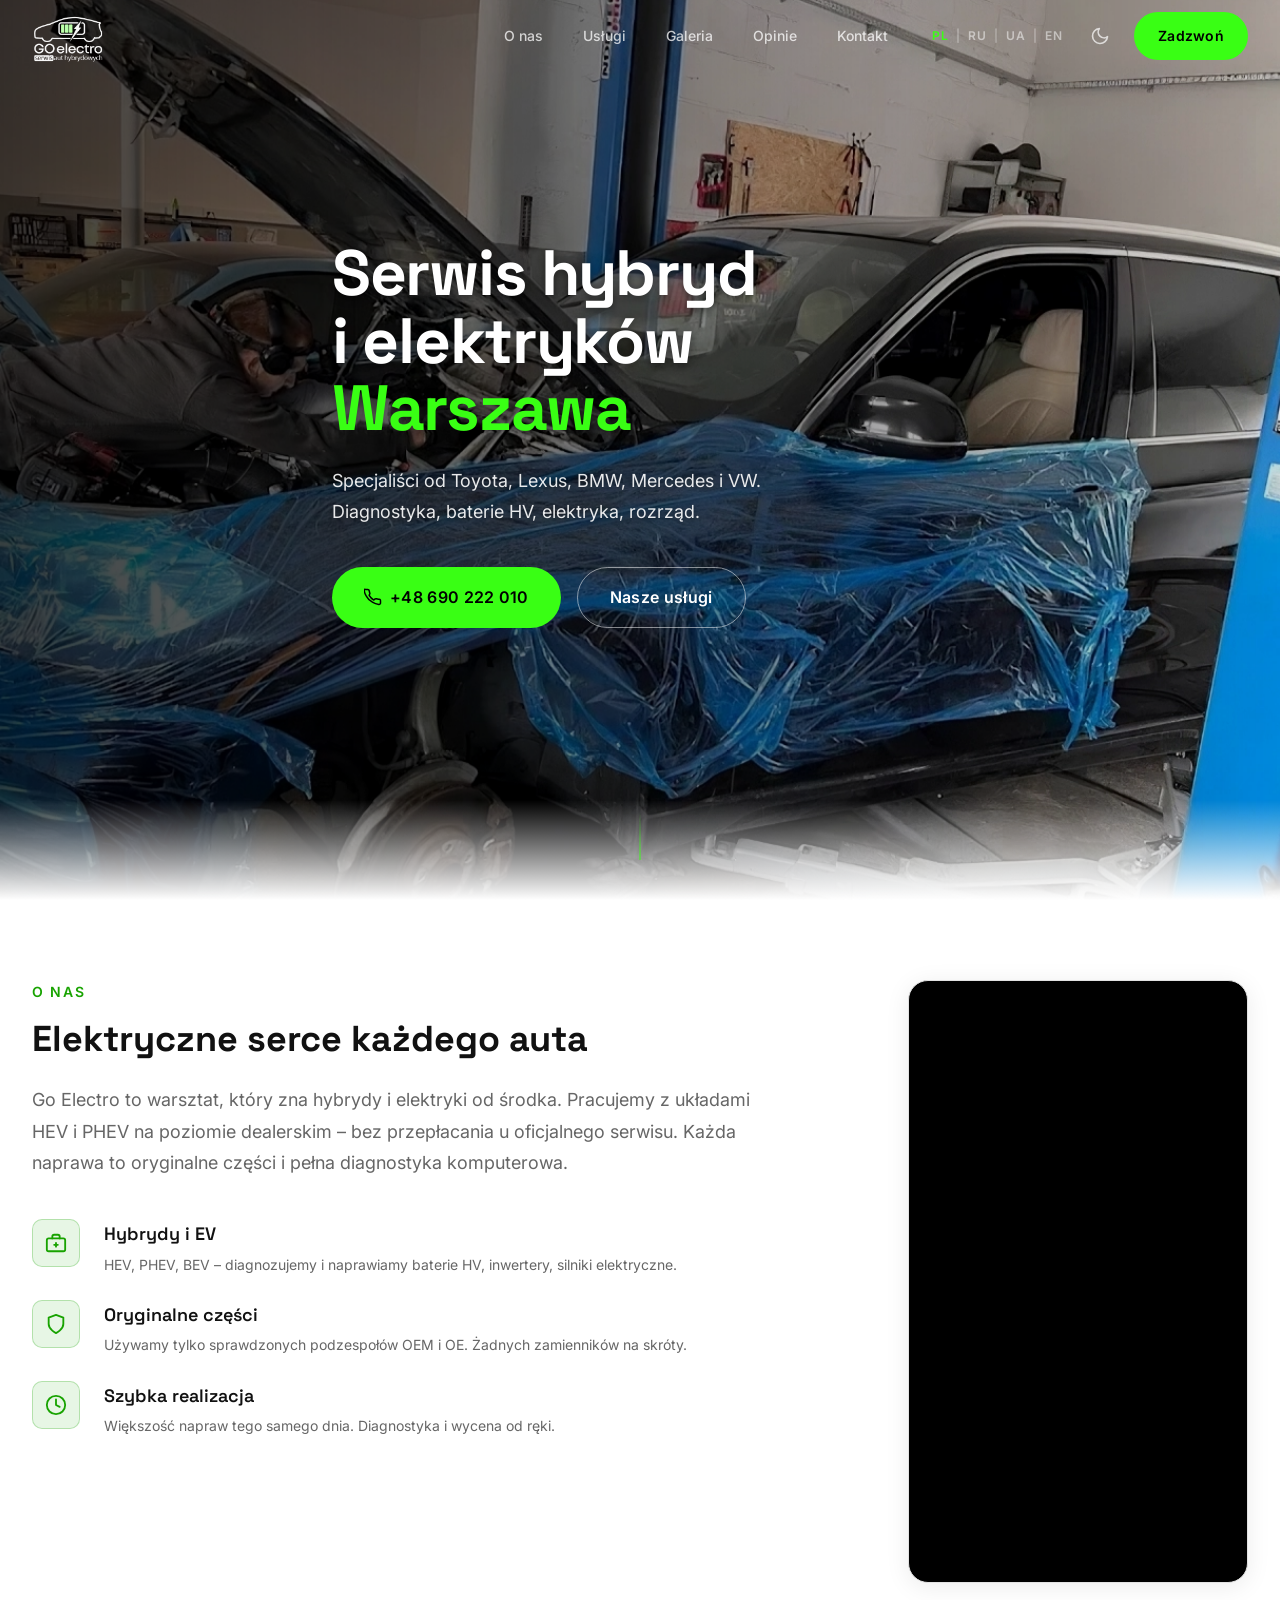
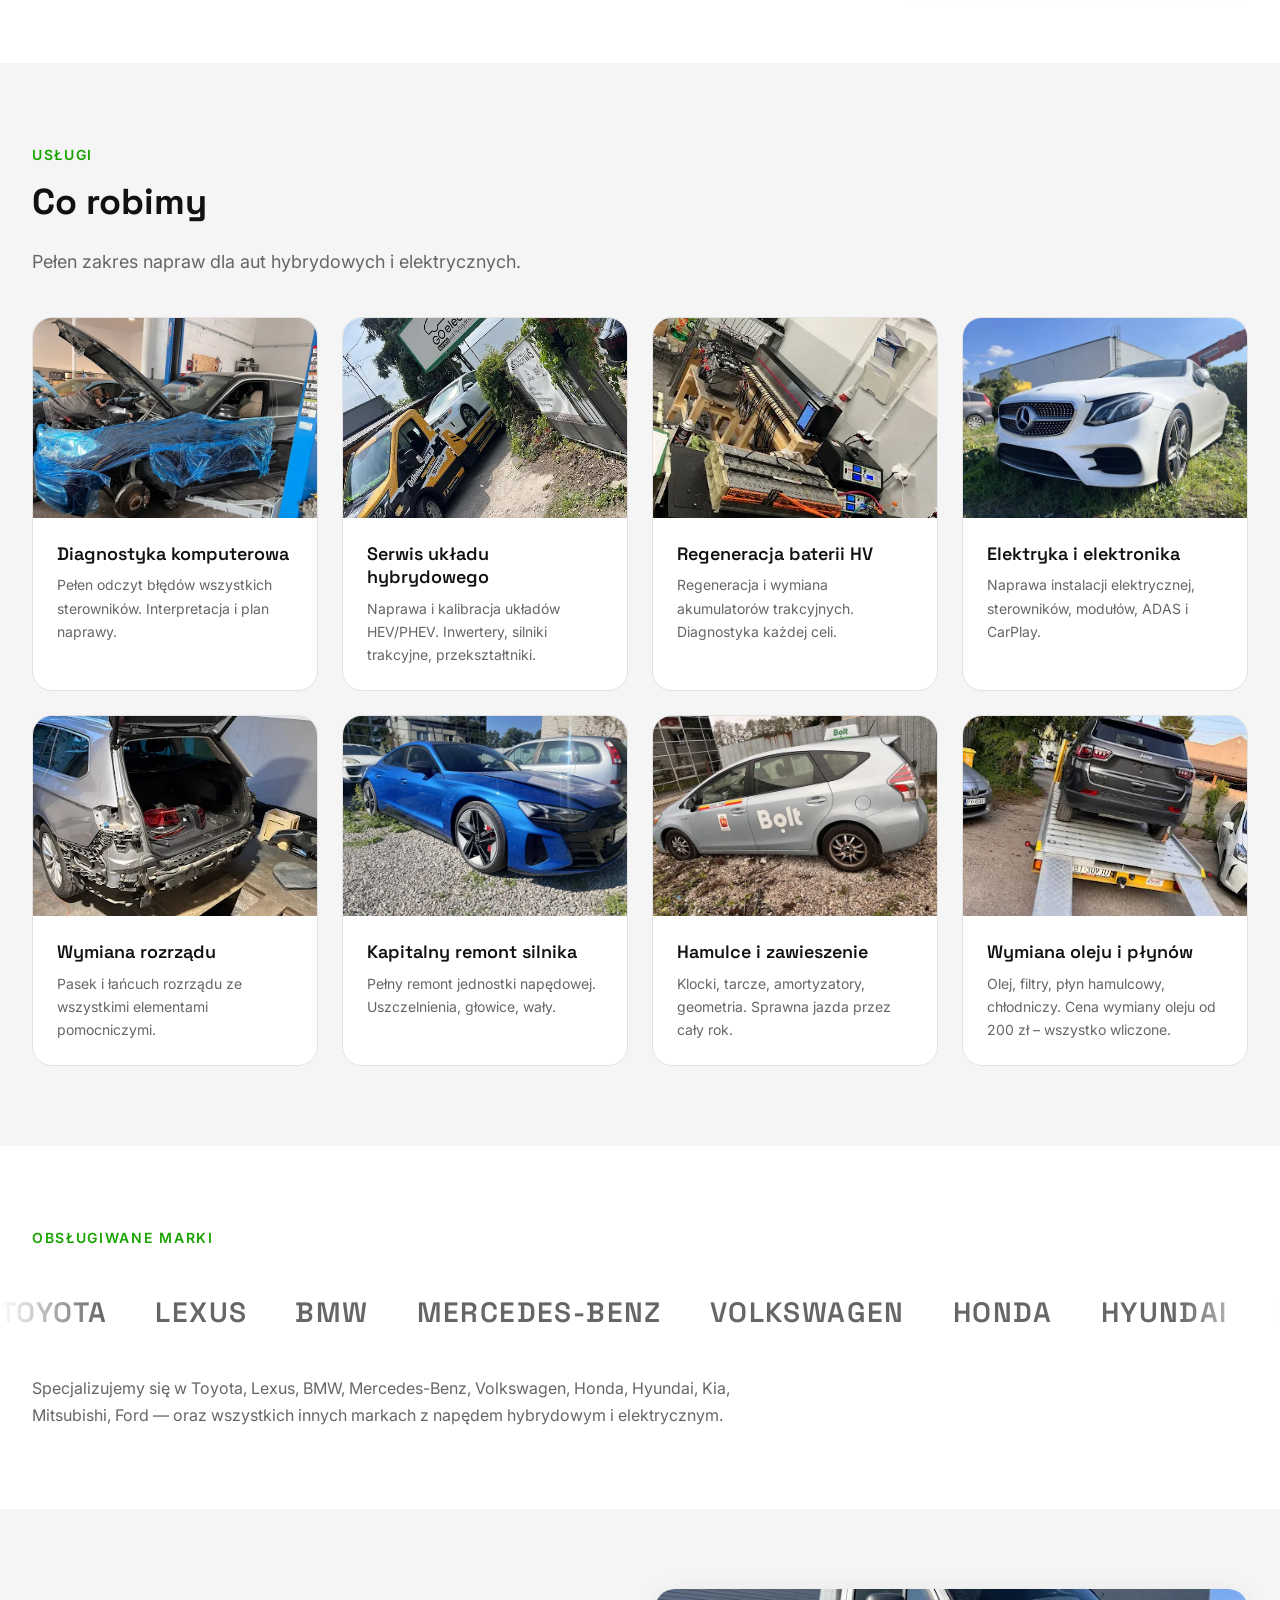
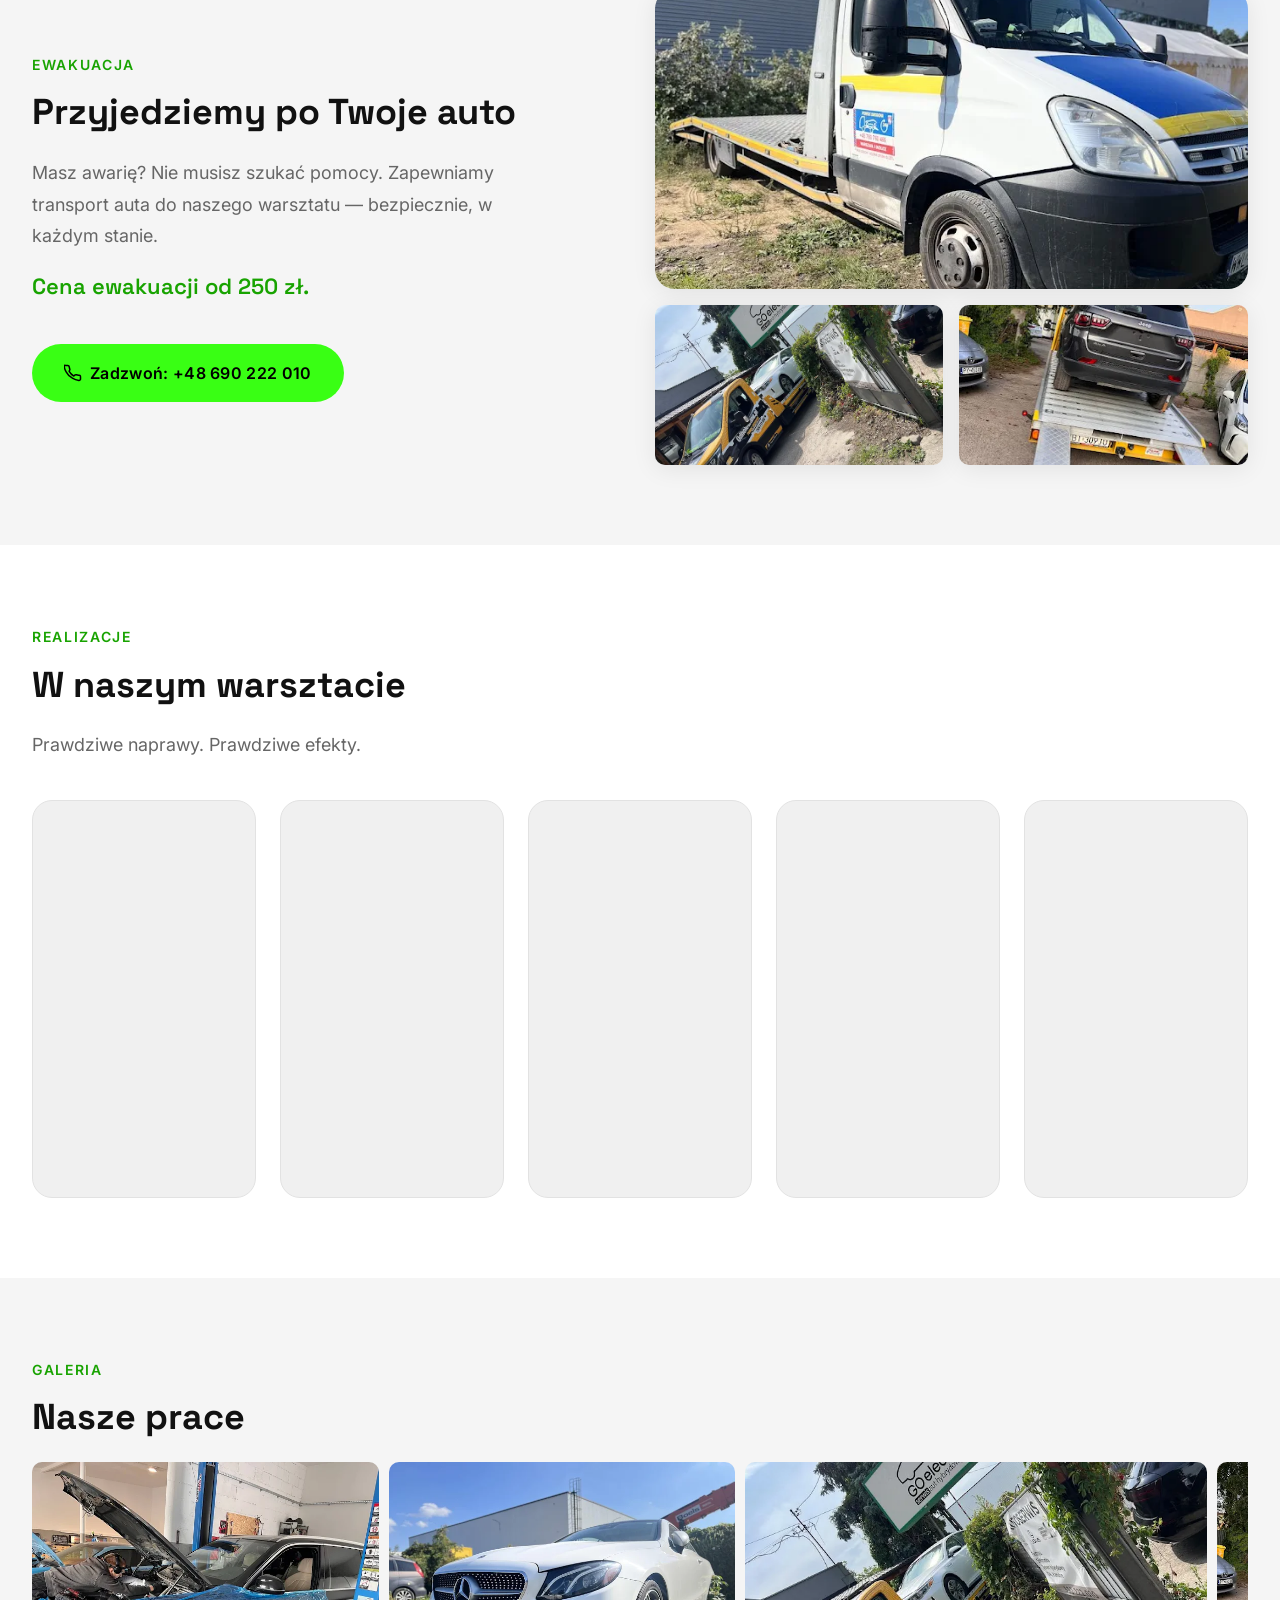
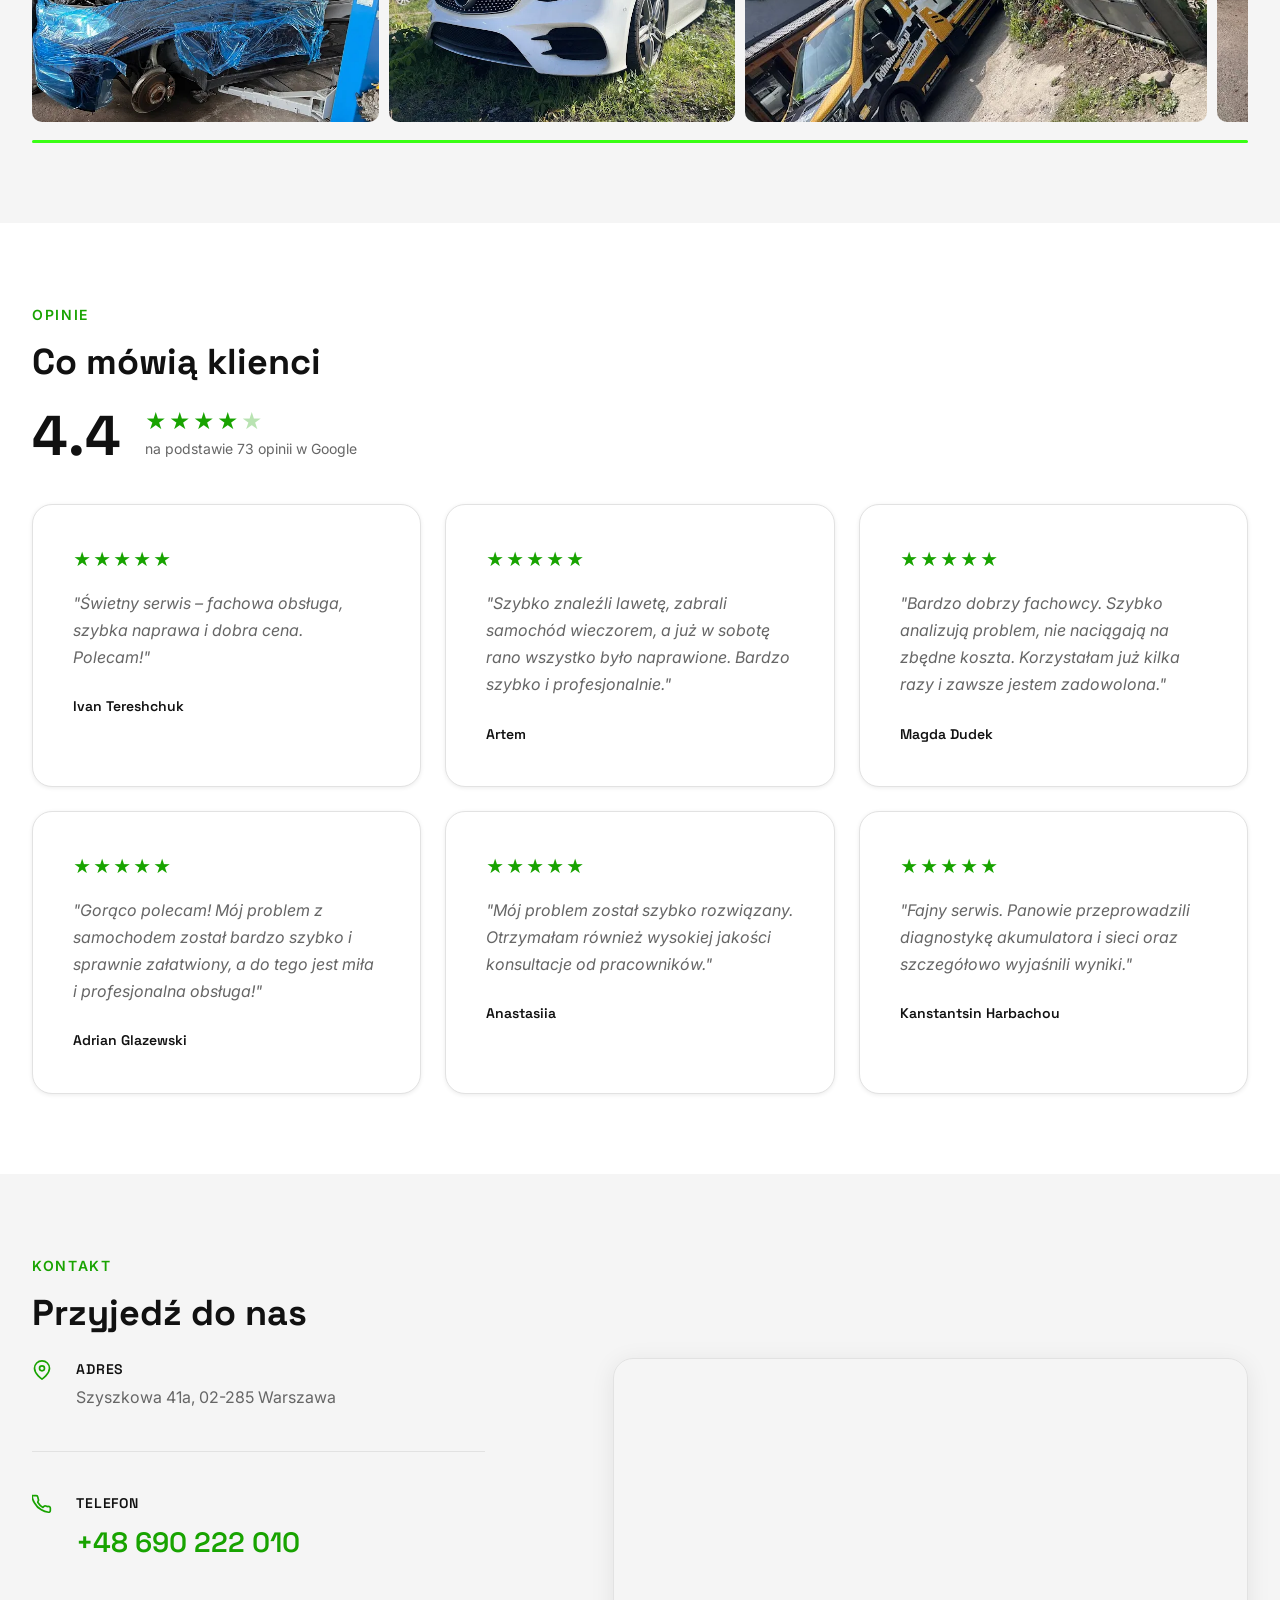
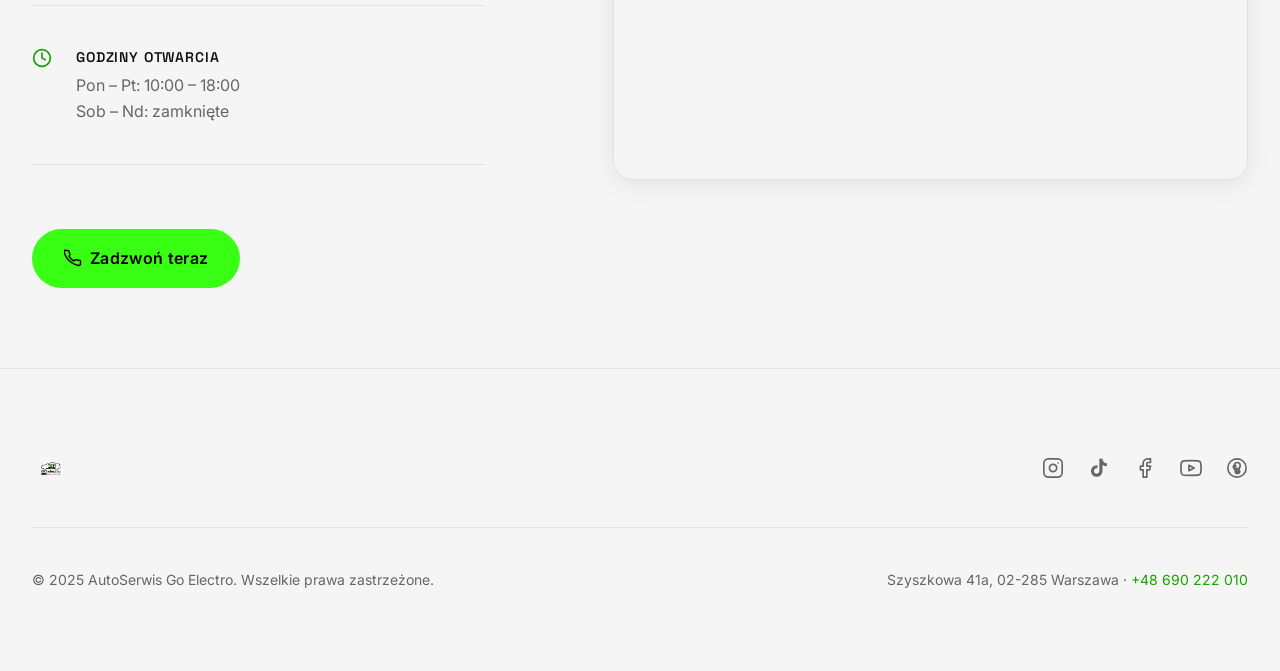
==== commit 13660aab: "fix: hero slideshow rewrite - setInterval, white flash, clean zoom reset" ====
--- a/index.html
+++ b/index.html
@@ -92,7 +92,7 @@
 
 <!-- ======================================================== HERO -->
 <section class="hero" id="hero">
-  <div class="hero__slides" aria-hidden="true">
+  <div class="hero-slides" aria-hidden="true">
     <div class="hero-slide" style="background-image:url('assets/img/hero-1.webp')"></div>
     <div class="hero-slide" style="background-image:url('assets/img/hero-2.webp')"></div>
     <div class="hero-slide" style="background-image:url('assets/img/hero-3.webp')"></div>
--- a/css/style.css
+++ b/css/style.css
@@ -373,38 +373,45 @@
   z-index: 0;
 }
 
+.hero-slides {
+  position: absolute;
+  inset: 0;
+}
+
 .hero-slide {
   position: absolute;
   inset: 0;
   background-size: cover;
   background-position: center;
   opacity: 0;
-  transform: scale(1.05);
-  will-change: transform, opacity;
+  transform: scale(1.0);
 }
 
 .hero-slide.active {
-  animation: heroZoom 5s linear forwards;
   opacity: 1;
-  z-index: 2;
-}
-
-@keyframes heroZoom {
-  from { transform: scale(1.05); opacity: 1; }
-  to   { transform: scale(1.15); opacity: 1; }
-}
-
-/* White flash overlay between slides */
+  animation: zoomIn 6s linear forwards;
+}
+
+.hero-slide.prev {
+  opacity: 0;
+  transition: opacity 0.8s ease;
+}
+
+@keyframes zoomIn {
+  from { transform: scale(1.0); }
+  to   { transform: scale(1.12); }
+}
+
 .hero-flash {
   position: absolute;
   inset: 0;
-  background: #ffffff;
+  z-index: 10;
+  background: white;
   opacity: 0;
   pointer-events: none;
-  z-index: 5;
-  transition: opacity 0.4s ease;
-}
-.hero-flash.flash { opacity: 0.88; }
+  transition: opacity 0.4s;
+}
+.hero-flash.on { opacity: 0.9; }
 
 .hero__overlay {
   position: absolute;
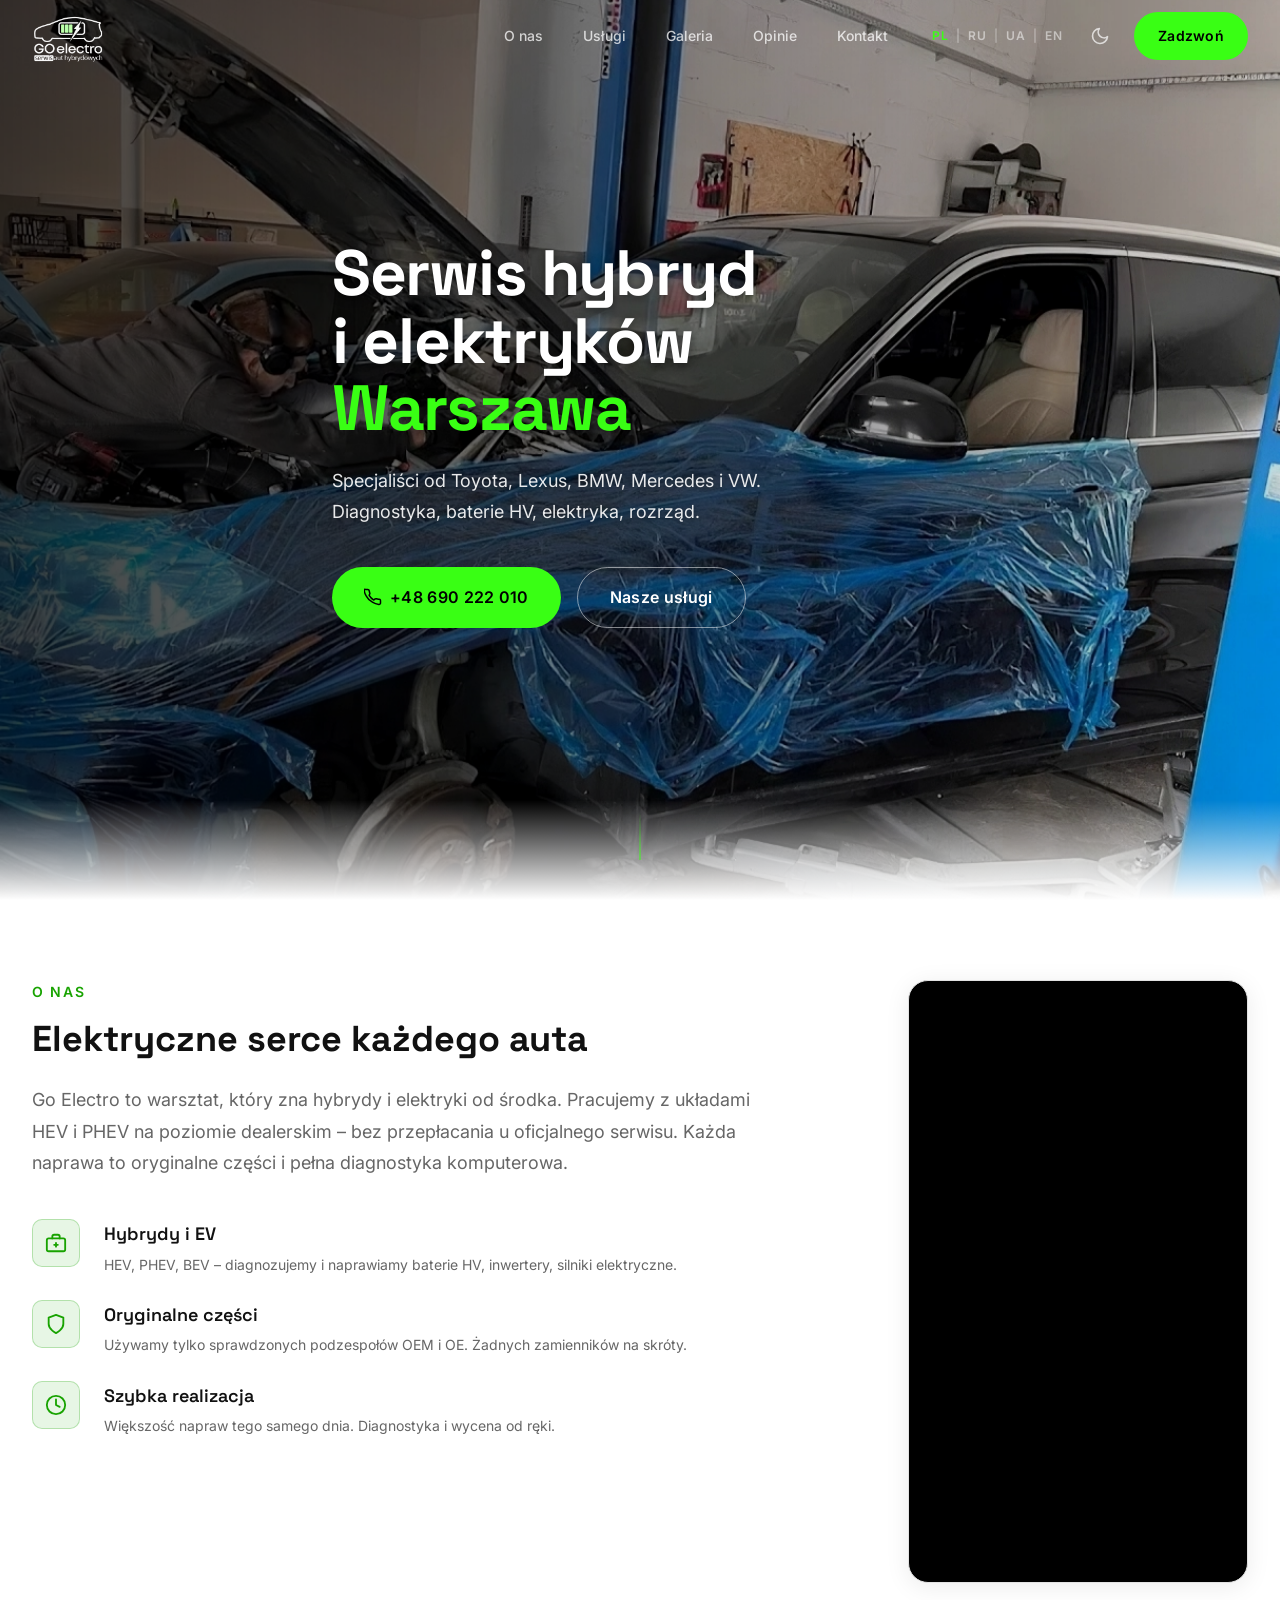
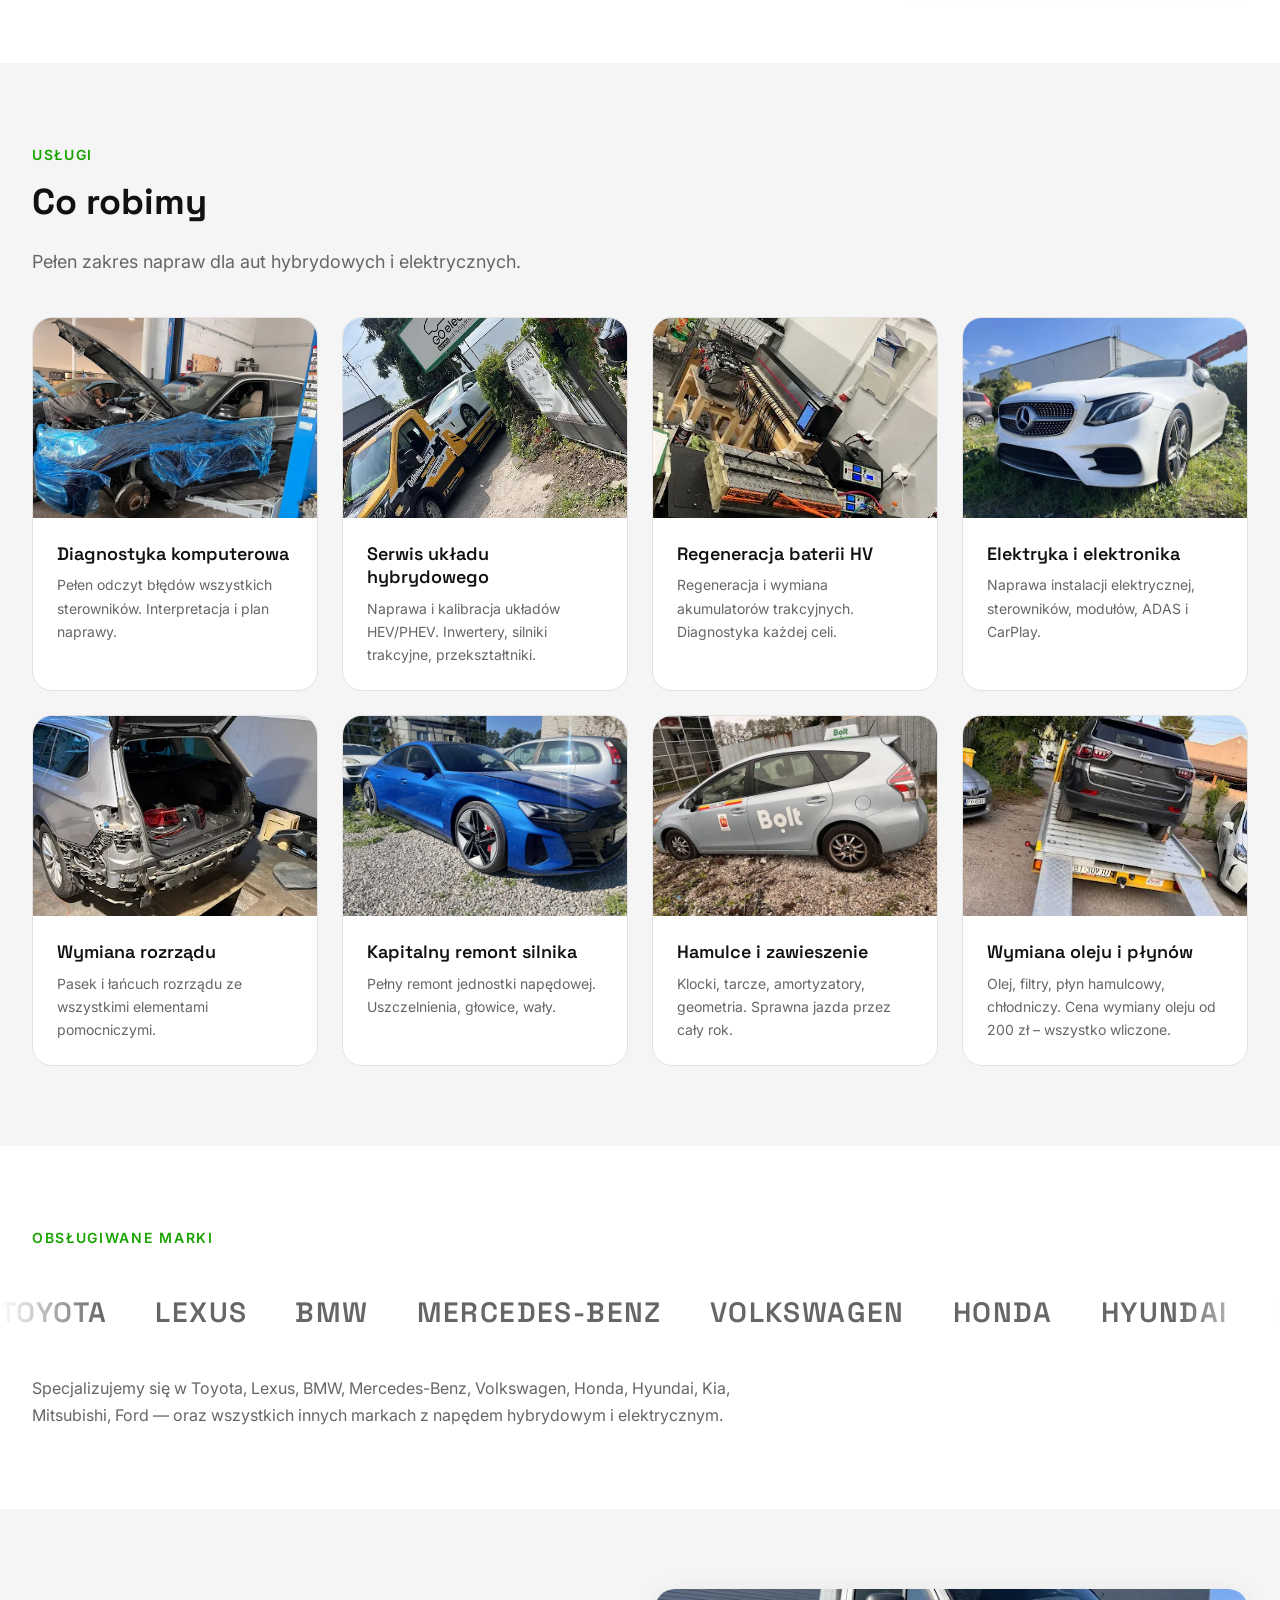
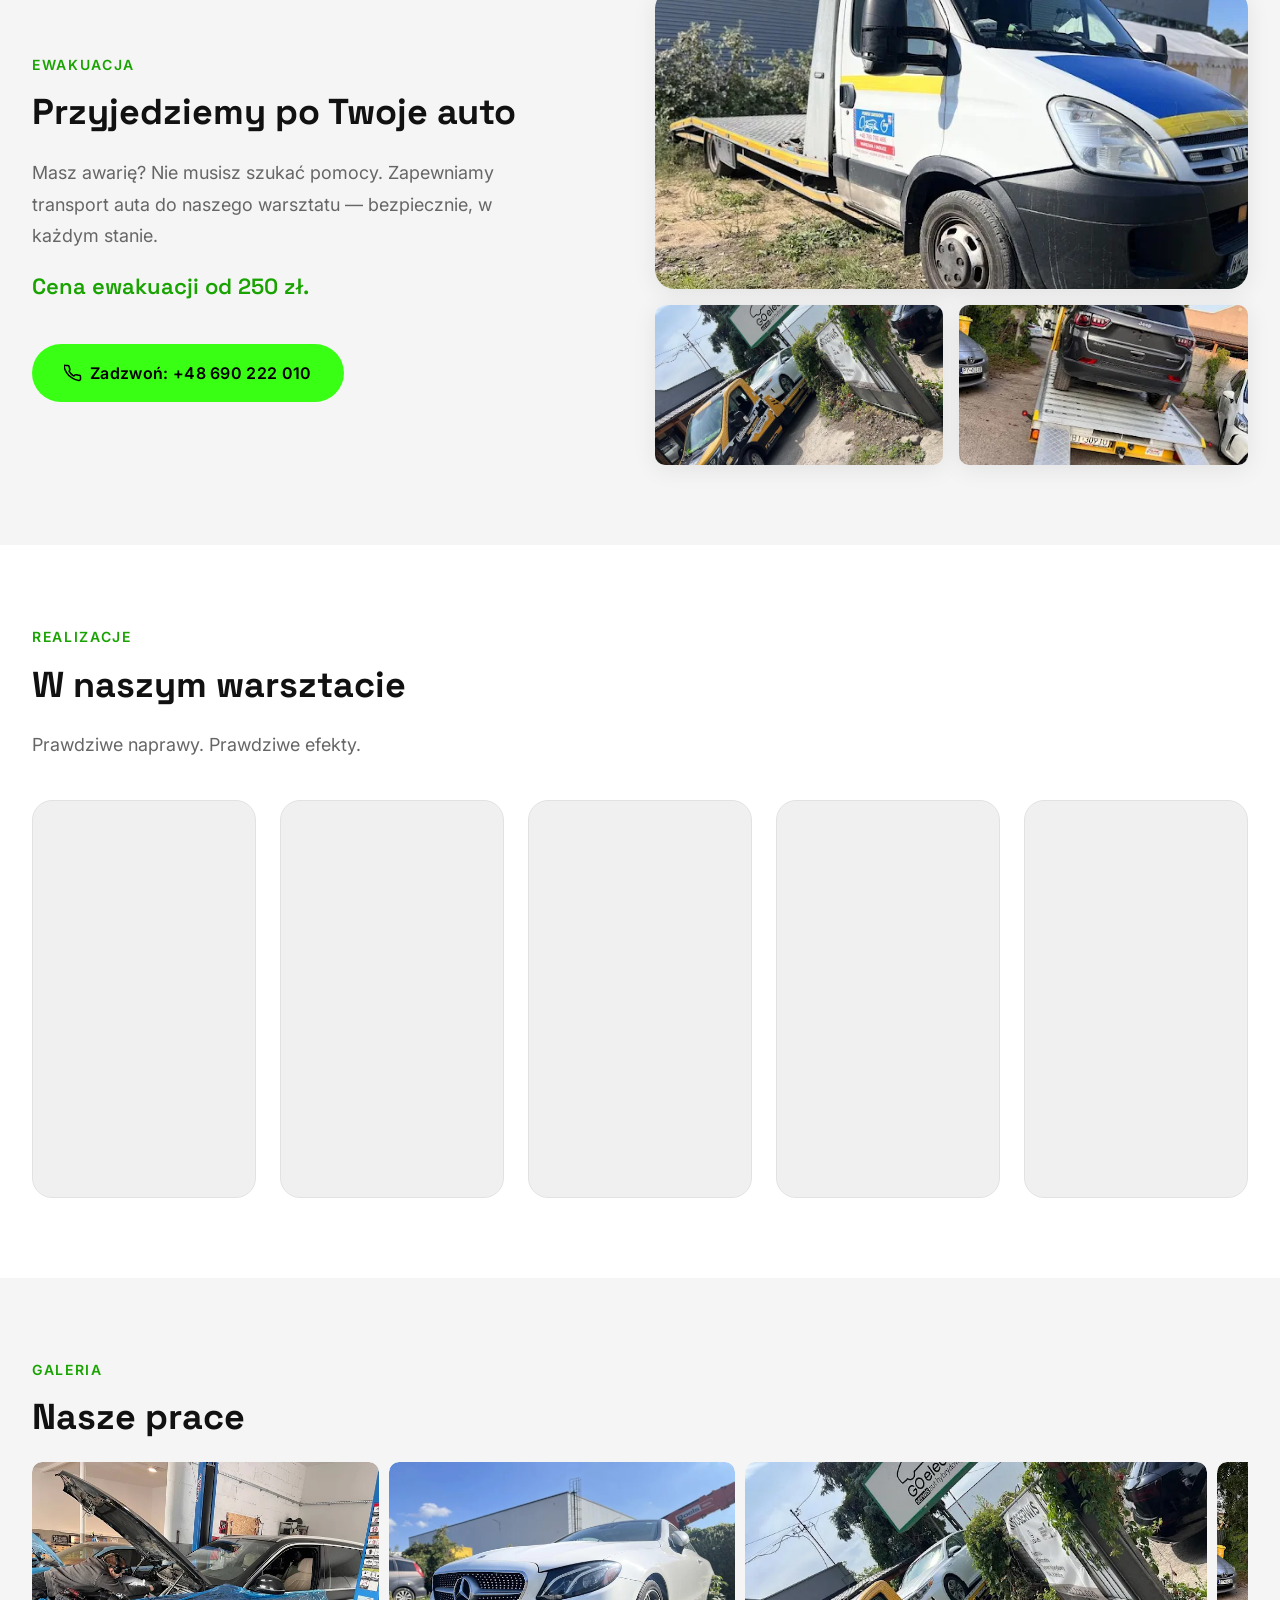
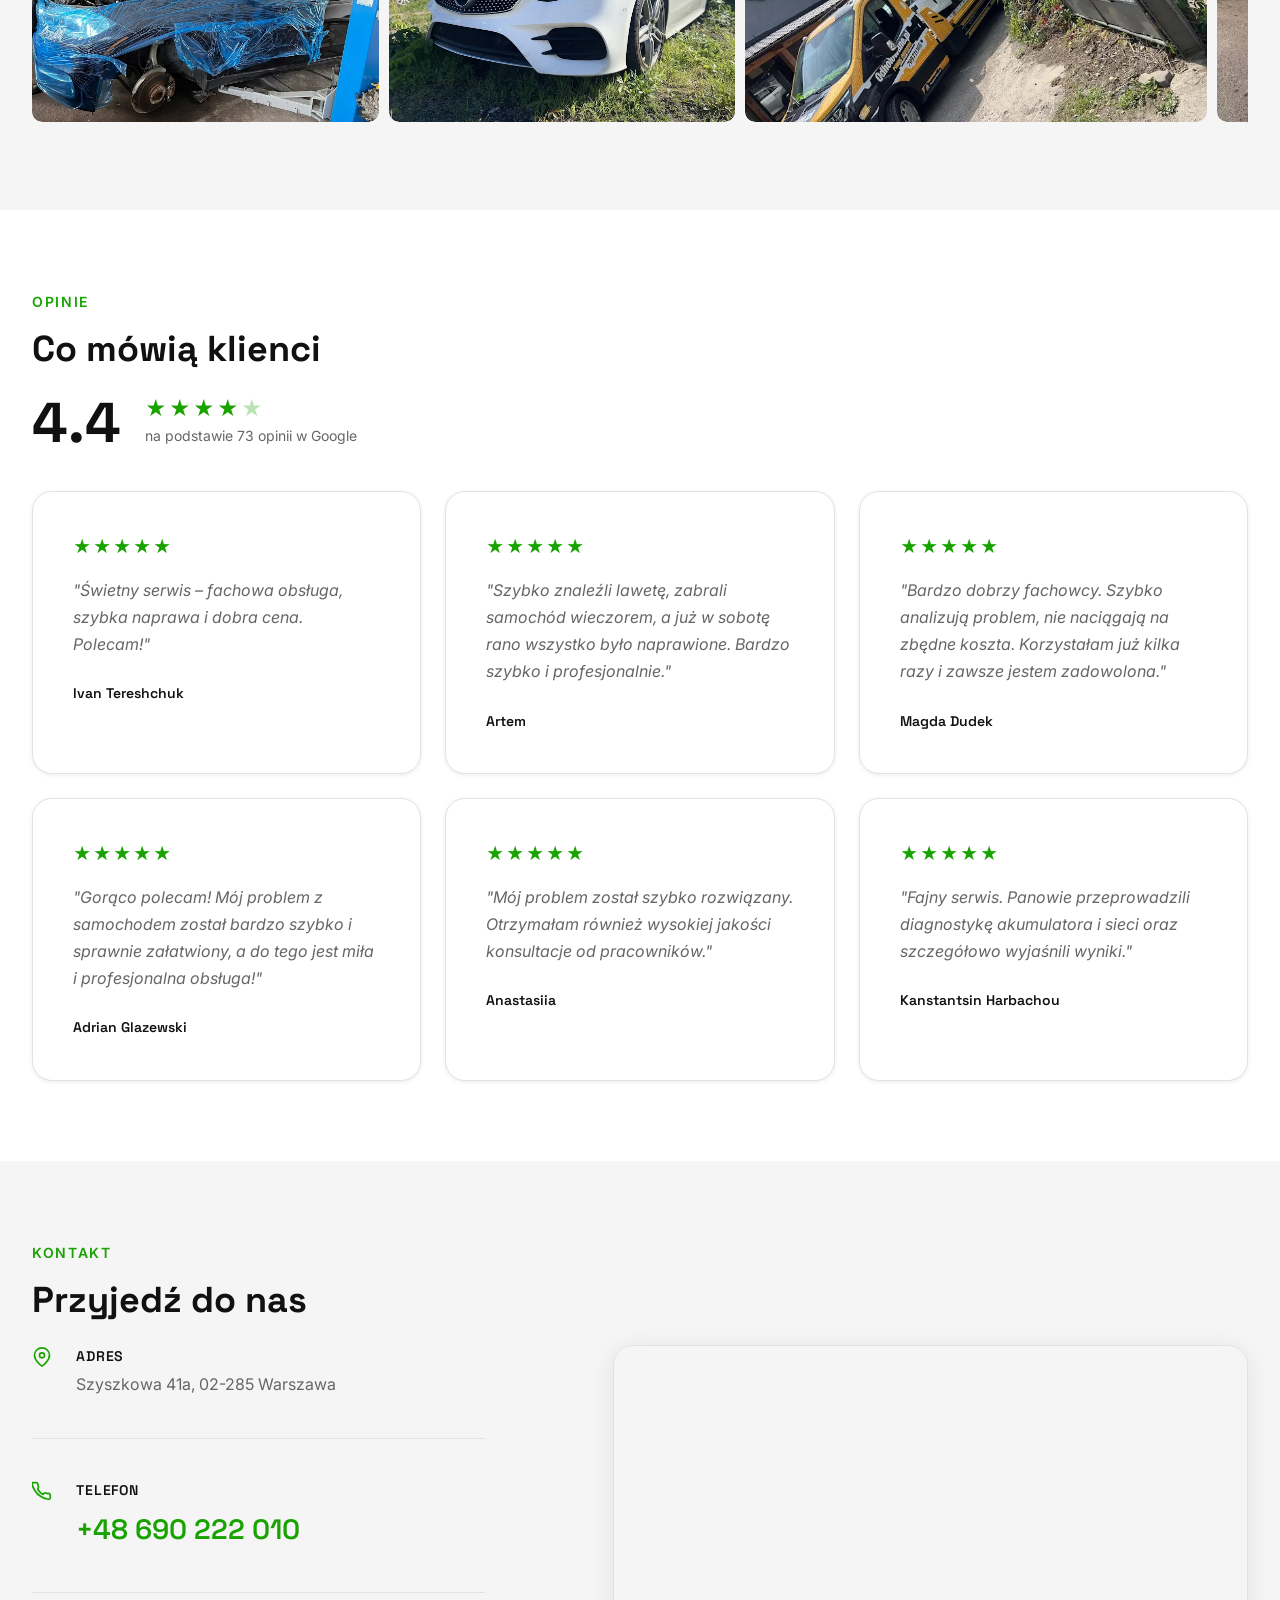
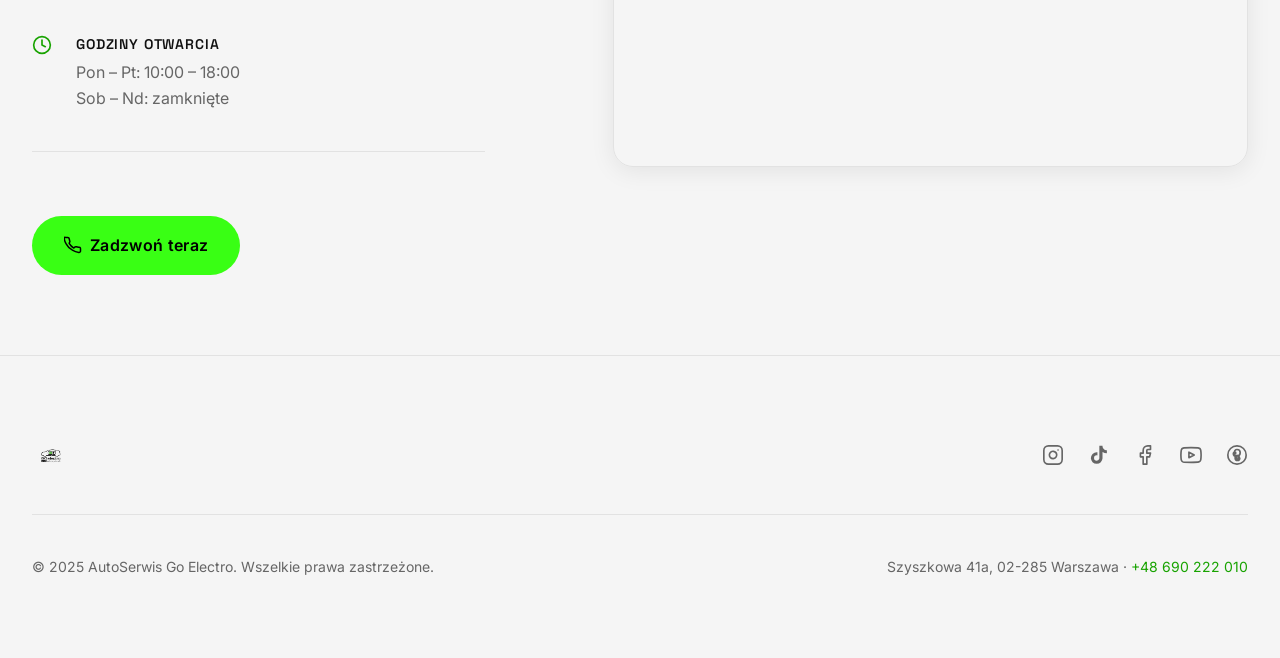
==== commit 94ac1fd0: "fix: gallery - Fight Mode style horizontal scroll with native colored scrollbar" ====
--- a/index.html
+++ b/index.html
@@ -318,30 +318,27 @@
   <div class="container">
     <p class="section__label" data-i18n="gallery.label">Galeria</p>
     <h2 class="section__title" data-i18n="gallery.title">Nasze prace</h2>
-    <div class="gallery-wrapper">
-      <div class="gallery-track" id="galleryTrack">
-        <img src="assets/img/gallery/g01.webp" alt="Warsztat Go Electro" loading="lazy">
-        <img src="assets/img/gallery/g02.webp" alt="Diagnostyka hybryd" loading="lazy">
-        <img src="assets/img/gallery/g03.webp" alt="Serwis silnika" loading="lazy">
-        <img src="assets/img/gallery/g04.webp" alt="Mechanik przy pracy" loading="lazy">
-        <img src="assets/img/gallery/g05.webp" alt="Toyota na podnośniku" loading="lazy">
-        <img src="assets/img/gallery/g06.webp" alt="Naprawa elektryki" loading="lazy">
-        <img src="assets/img/gallery/g07.webp" alt="Serwis Lexus" loading="lazy">
-        <img src="assets/img/gallery/g08.webp" alt="Wymiana rozrządu" loading="lazy">
-        <img src="assets/img/gallery/g09.webp" alt="Diagnostyka komputerowa" loading="lazy">
-        <img src="assets/img/gallery/g10.webp" alt="Mercedes w serwisie" loading="lazy">
-        <img src="assets/img/gallery/g11.webp" alt="Serwis BMW" loading="lazy">
-        <img src="assets/img/gallery/g12.webp" alt="Bateria HV" loading="lazy">
-        <img src="assets/img/gallery/g13.webp" alt="Naprawa hybrydy" loading="lazy">
-        <img src="assets/img/gallery/g14.webp" alt="Serwis elektryczny" loading="lazy">
-        <img src="assets/img/gallery/g15.webp" alt="Auto w warsztacie" loading="lazy">
-        <img src="assets/img/gallery/g16.webp" alt="Naprawa silnika" loading="lazy">
-        <img src="assets/img/gallery/g17.webp" alt="Wymiana oleju" loading="lazy">
-        <img src="assets/img/gallery/g18.webp" alt="Serwis hybrydy" loading="lazy">
-        <img src="assets/img/gallery/g19.webp" alt="Warsztat Go Electro" loading="lazy">
-      </div>
-      <div class="gallery-bar">
-        <div class="gallery-thumb" id="galleryThumb"></div>
+    <div class="gallery-scroll-wrap">
+      <div class="gallery-scroll" id="galleryTrack">
+        <div class="gallery-scroll-item"><img src="assets/img/gallery/g01.webp" alt="Warsztat Go Electro" loading="lazy"></div>
+        <div class="gallery-scroll-item"><img src="assets/img/gallery/g02.webp" alt="Diagnostyka hybryd" loading="lazy"></div>
+        <div class="gallery-scroll-item"><img src="assets/img/gallery/g03.webp" alt="Serwis silnika" loading="lazy"></div>
+        <div class="gallery-scroll-item"><img src="assets/img/gallery/g04.webp" alt="Mechanik przy pracy" loading="lazy"></div>
+        <div class="gallery-scroll-item"><img src="assets/img/gallery/g05.webp" alt="Toyota na podnośniku" loading="lazy"></div>
+        <div class="gallery-scroll-item"><img src="assets/img/gallery/g06.webp" alt="Naprawa elektryki" loading="lazy"></div>
+        <div class="gallery-scroll-item"><img src="assets/img/gallery/g07.webp" alt="Serwis Lexus" loading="lazy"></div>
+        <div class="gallery-scroll-item"><img src="assets/img/gallery/g08.webp" alt="Wymiana rozrządu" loading="lazy"></div>
+        <div class="gallery-scroll-item"><img src="assets/img/gallery/g09.webp" alt="Diagnostyka komputerowa" loading="lazy"></div>
+        <div class="gallery-scroll-item"><img src="assets/img/gallery/g10.webp" alt="Mercedes w serwisie" loading="lazy"></div>
+        <div class="gallery-scroll-item"><img src="assets/img/gallery/g11.webp" alt="Serwis BMW" loading="lazy"></div>
+        <div class="gallery-scroll-item"><img src="assets/img/gallery/g12.webp" alt="Bateria HV" loading="lazy"></div>
+        <div class="gallery-scroll-item"><img src="assets/img/gallery/g13.webp" alt="Naprawa hybrydy" loading="lazy"></div>
+        <div class="gallery-scroll-item"><img src="assets/img/gallery/g14.webp" alt="Serwis elektryczny" loading="lazy"></div>
+        <div class="gallery-scroll-item"><img src="assets/img/gallery/g15.webp" alt="Auto w warsztacie" loading="lazy"></div>
+        <div class="gallery-scroll-item"><img src="assets/img/gallery/g16.webp" alt="Naprawa silnika" loading="lazy"></div>
+        <div class="gallery-scroll-item"><img src="assets/img/gallery/g17.webp" alt="Wymiana oleju" loading="lazy"></div>
+        <div class="gallery-scroll-item"><img src="assets/img/gallery/g18.webp" alt="Serwis hybrydy" loading="lazy"></div>
+        <div class="gallery-scroll-item"><img src="assets/img/gallery/g19.webp" alt="Warsztat Go Electro" loading="lazy"></div>
       </div>
     </div>
   </div>
--- a/css/style.css
+++ b/css/style.css
@@ -745,50 +745,46 @@
 }
 
 /* ============================================================
-   GALLERY — horizontal drag scroll
-   ============================================================ */
-.gallery-wrapper { overflow: hidden; }
-
-.gallery-track {
-  display: flex;
-  gap: 10px;
+   GALLERY — horizontal scroll (Fight Mode style)
+   ============================================================ */
+.gallery-scroll-wrap { position: relative; }
+
+.gallery-scroll {
+  display: flex;
   overflow-x: auto;
   scroll-behavior: smooth;
-  scrollbar-width: none;
-  cursor: grab;
   -webkit-overflow-scrolling: touch;
-  padding-bottom: 4px;
-}
-.gallery-track::-webkit-scrollbar { display: none; }
-.gallery-track.dragging { cursor: grabbing; scroll-behavior: auto; }
-
-.gallery-track img {
+  scroll-snap-type: x mandatory;
+  gap: 10px;
+  padding-bottom: 8px;
+  scrollbar-width: thin;
+  scrollbar-color: var(--c-accent-btn) transparent;
+}
+.gallery-scroll::-webkit-scrollbar { height: 4px; }
+.gallery-scroll::-webkit-scrollbar-thumb { background: var(--c-accent-btn); border-radius: 2px; }
+.gallery-scroll::-webkit-scrollbar-track { background: transparent; }
+
+.gallery-scroll-item {
+  flex-shrink: 0;
   height: 260px;
   width: auto;
+  scroll-snap-align: start;
+  border-radius: var(--r-md);
+  overflow: hidden;
+  cursor: pointer;
+}
+.gallery-scroll-item img {
+  height: 100%;
+  width: auto;
+  display: block;
+  border-radius: var(--r-md);
+  transition: filter 0.3s;
   flex-shrink: 0;
-  border-radius: var(--r-md);
-  object-fit: cover;
-  pointer-events: none;
-  display: block;
-  user-select: none;
-}
-
-.gallery-bar {
-  height: 3px;
-  background: var(--c-border);
-  border-radius: 2px;
-  margin-top: 14px;
-  position: relative;
-}
-.gallery-thumb {
-  height: 3px;
-  background: var(--c-accent-btn);
-  border-radius: 2px;
-  position: absolute;
-  top: 0;
-  left: 0;
-  min-width: 40px;
-  transition: left 0.08s linear, width 0.08s linear;
+}
+.gallery-scroll-item:hover img { filter: brightness(1.1); }
+
+@media (max-width: 768px) {
+  .gallery-scroll-item { height: 200px; }
 }
 
 /* Lightbox */
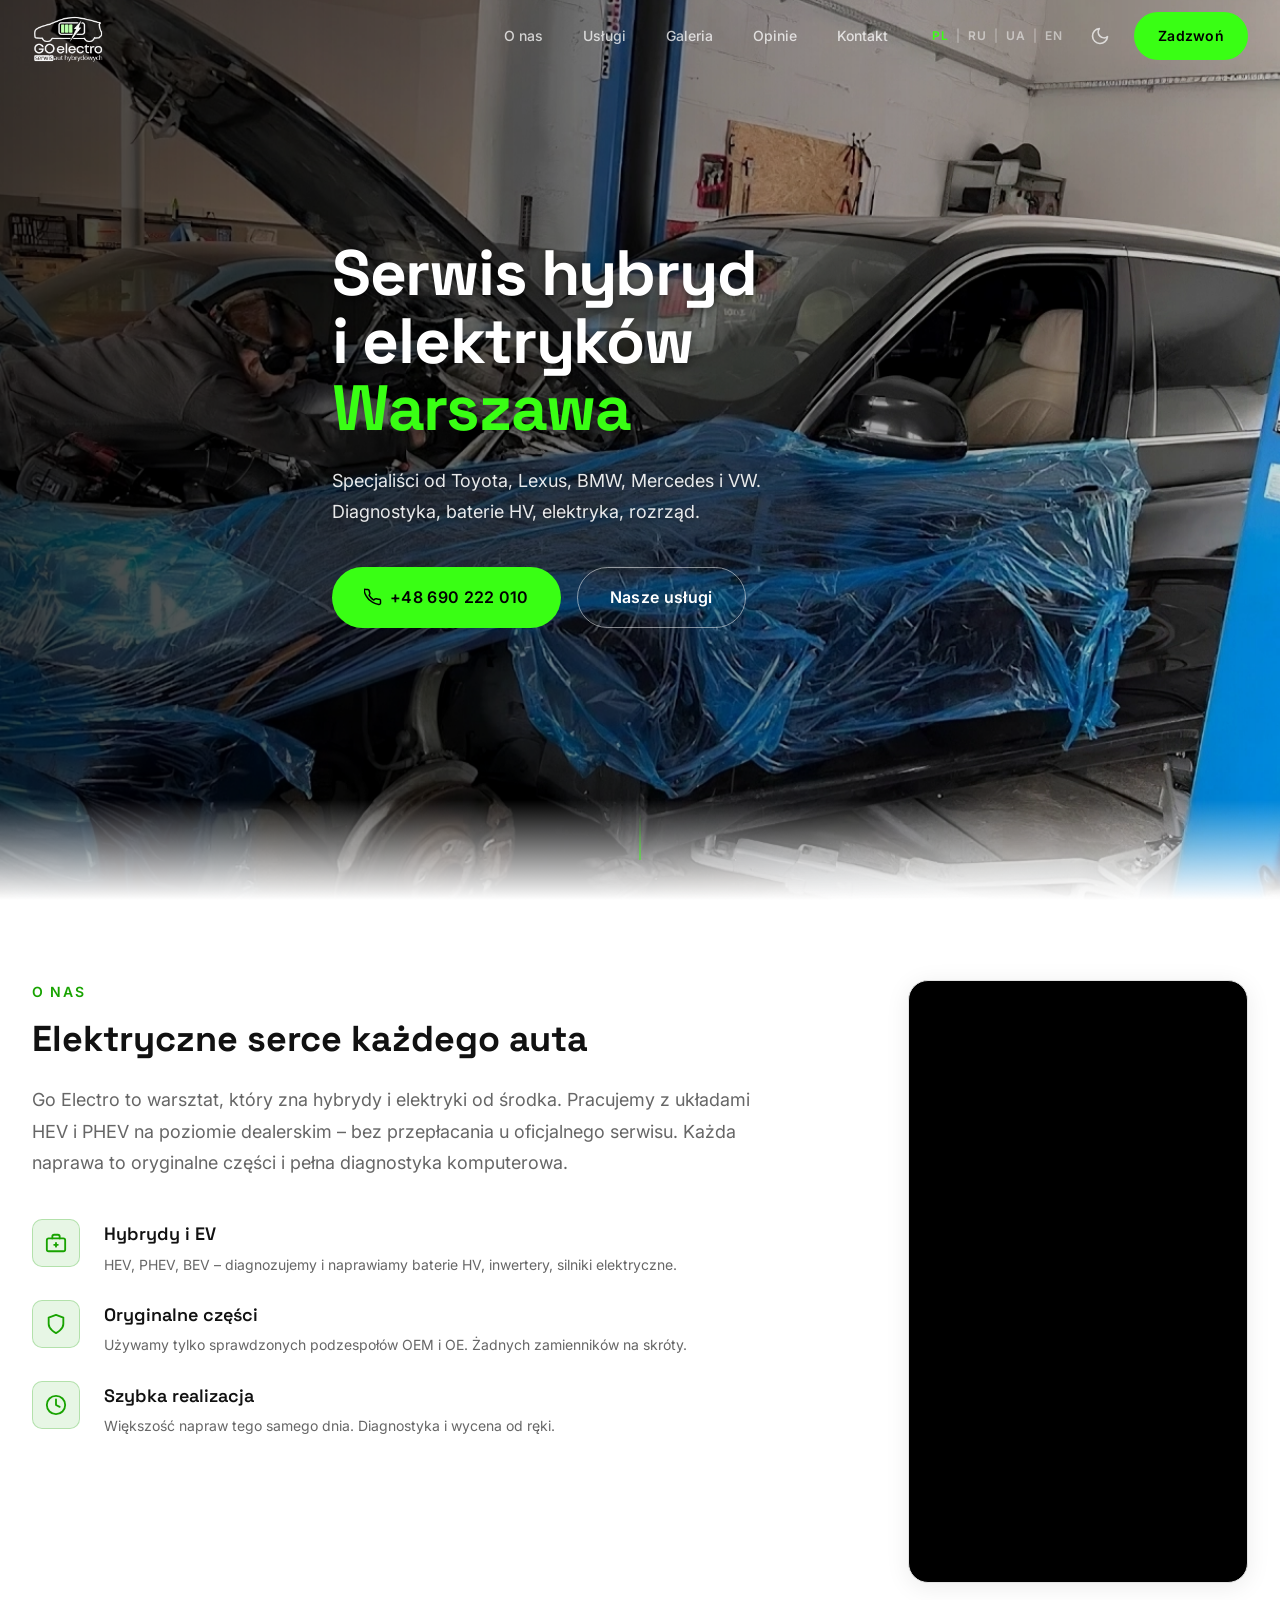
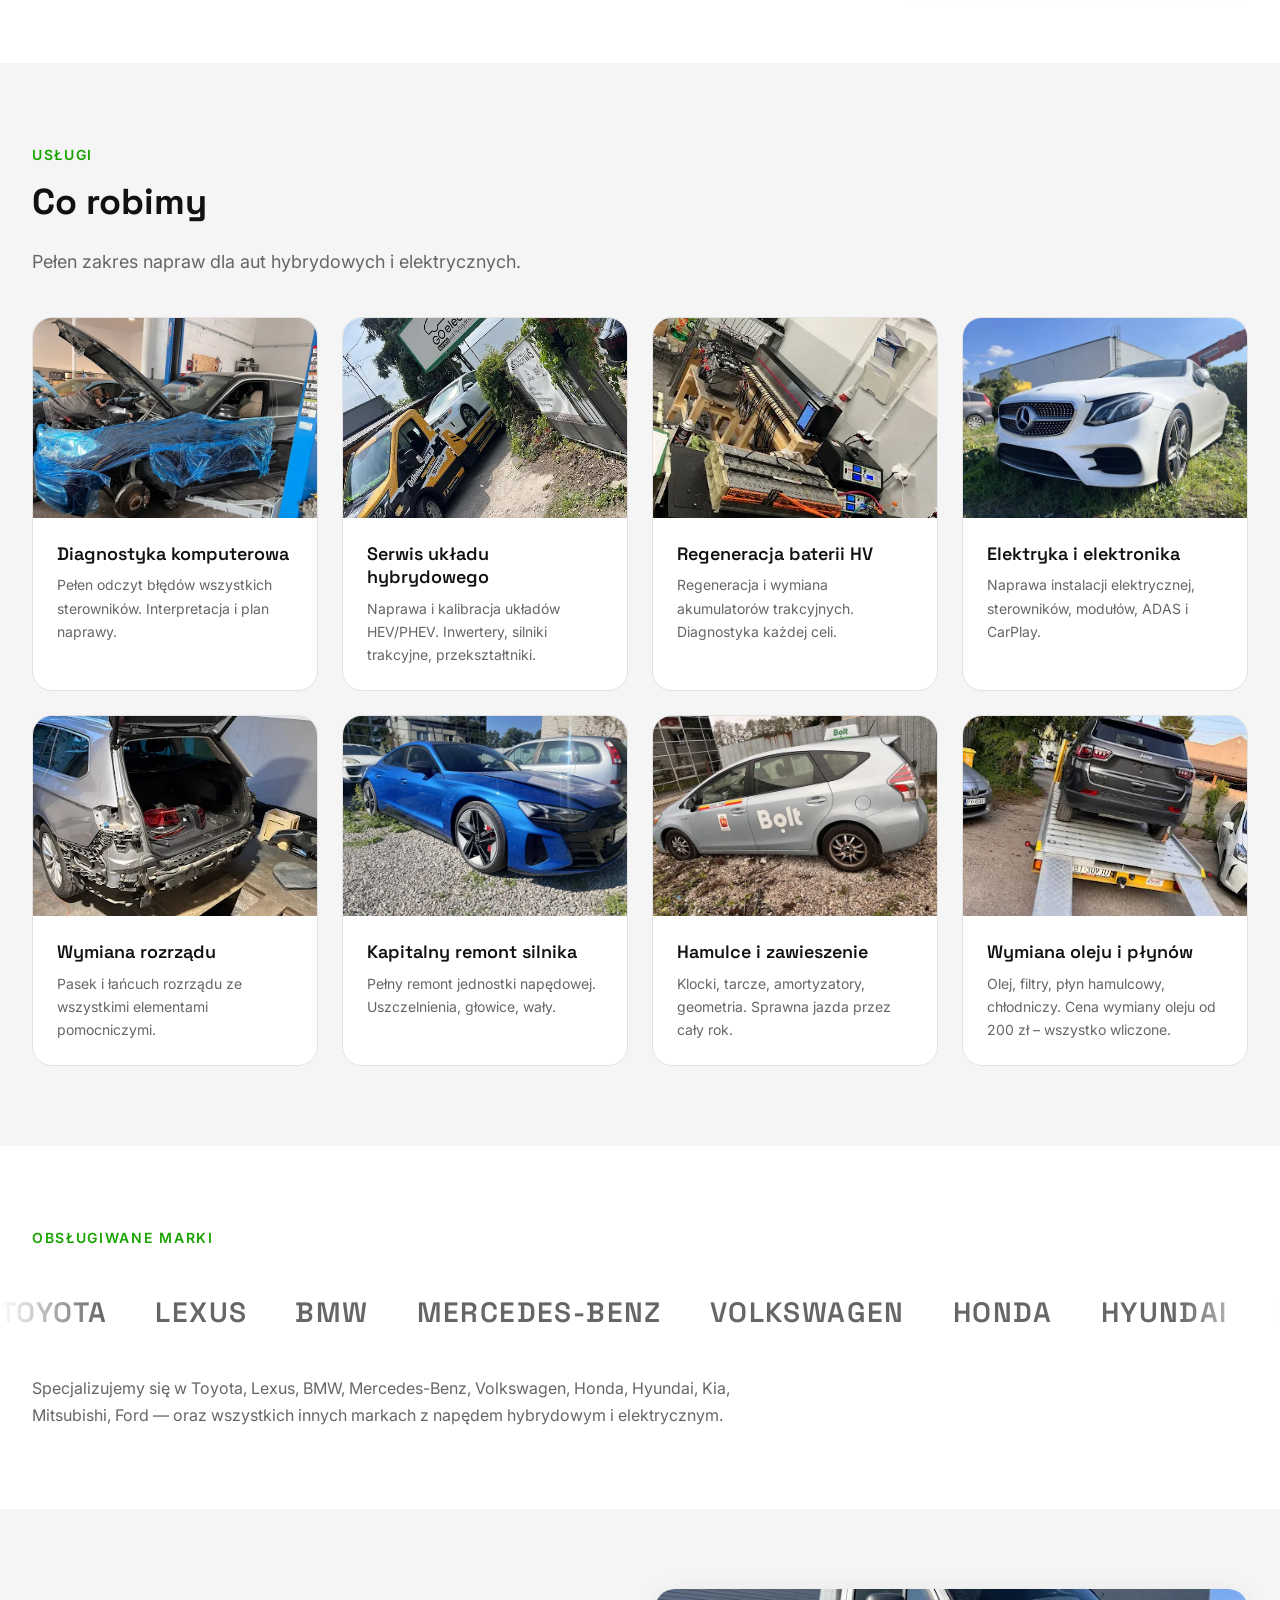
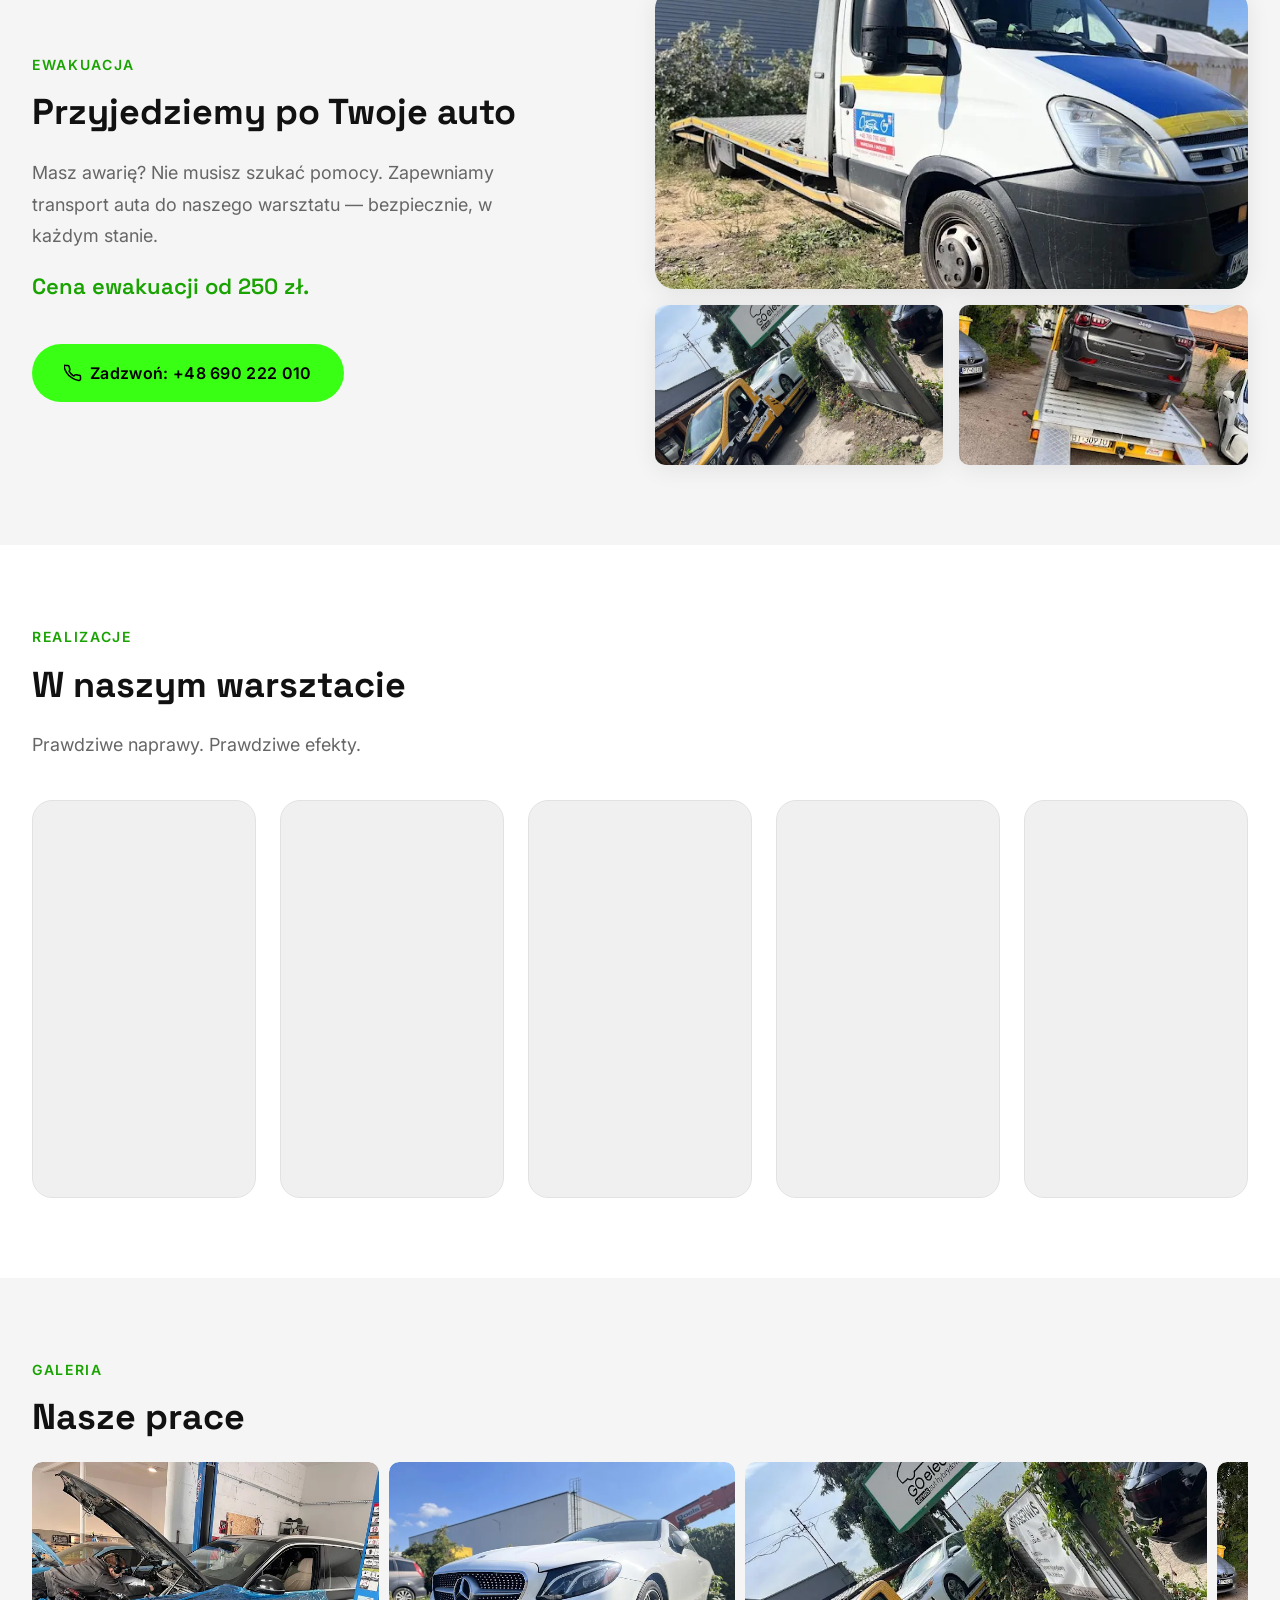
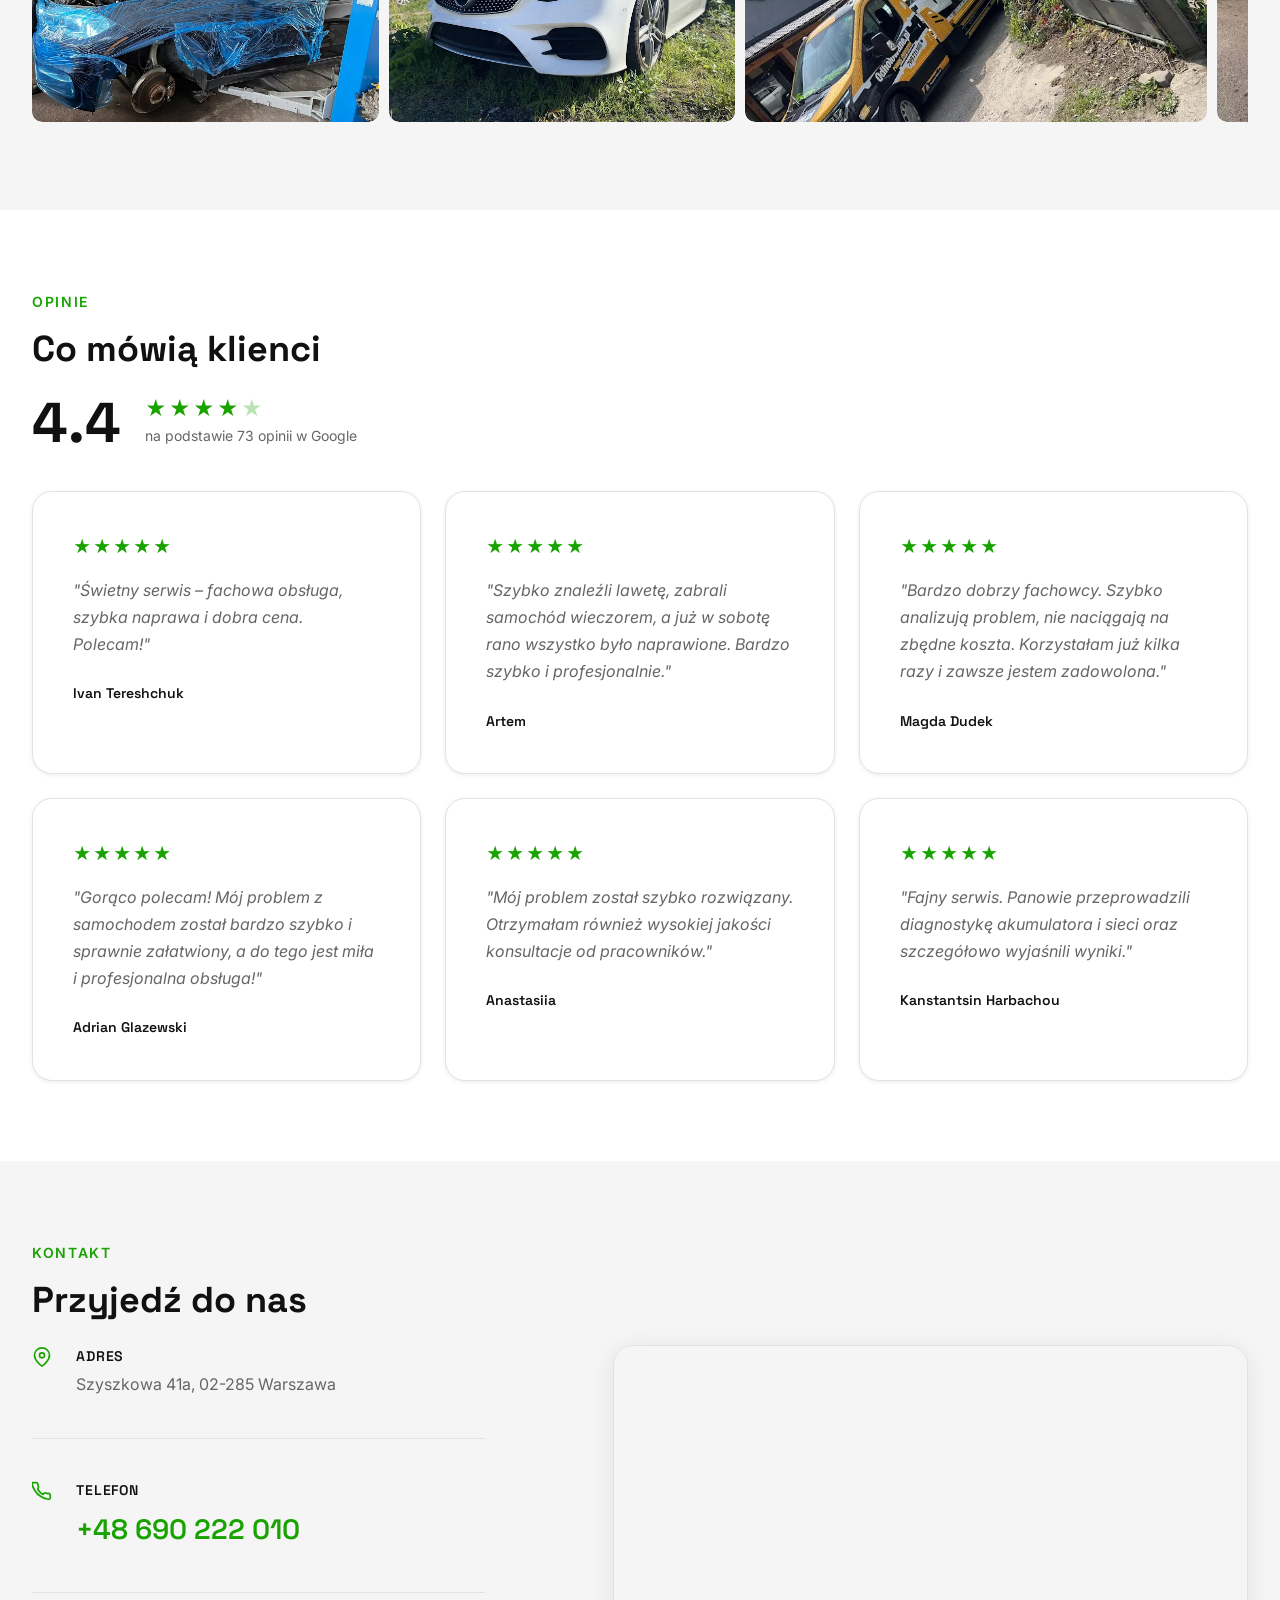
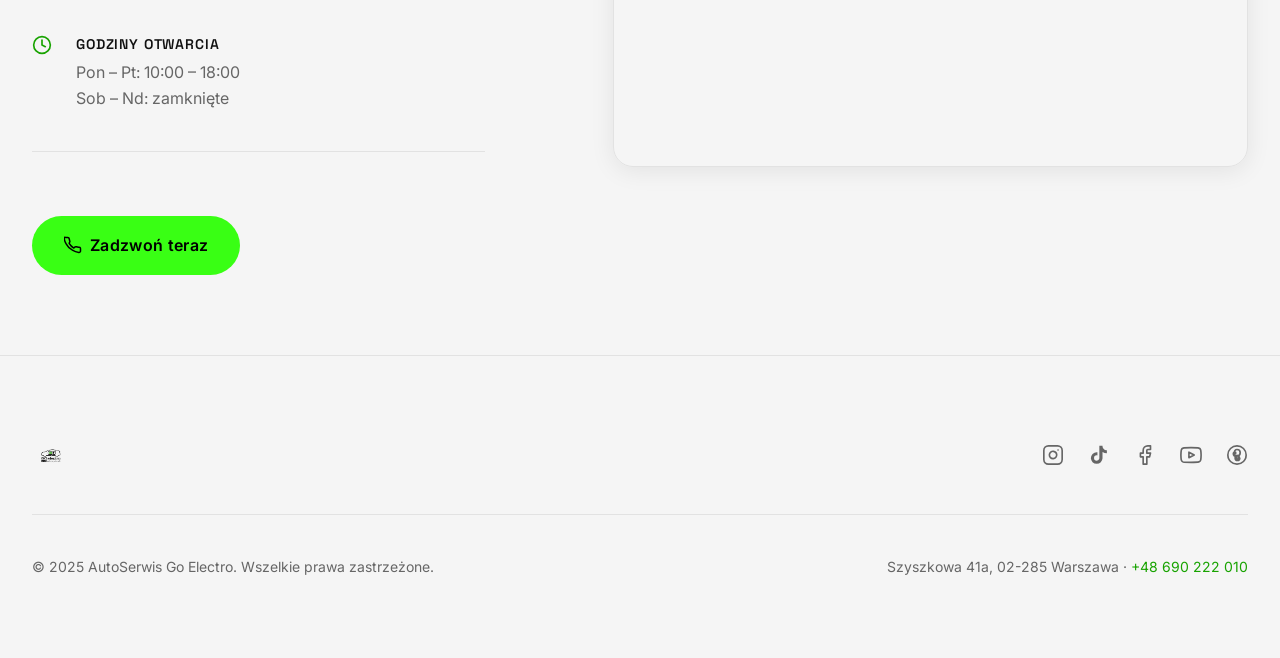
==== commit f5a4fdfd: "fix: mobile CSS, favicon, SEO, hero flash z-index under text" ====
--- a/index.html
+++ b/index.html
@@ -4,12 +4,16 @@
   <meta charset="UTF-8">
   <meta name="viewport" content="width=device-width, initial-scale=1.0">
   <title>AutoSerwis Go Electro – Serwis Hybryd i Elektryków Warszawa</title>
-  <meta name="description" content="AutoSerwis Go Electro – profesjonalny serwis aut hybrydowych i elektrycznych w Warszawie. Toyota, Lexus, BMW, Mercedes, VW. Zadzwoń: +48 690 222 010.">
+  <meta name="description" content="AutoSerwis Go Electro Warszawa — specjalistyczny serwis samochodów hybrydowych i elektrycznych. Toyota, Lexus, BMW, Mercedes. Diagnostyka, baterie HV, elektryka. Szyszkowa 41a, Warszawa. Tel: +48 690 222 010">
+  <meta name="robots" content="index, follow">
+  <link rel="canonical" href="https://zovupl.github.io/go-electro/">
   <meta property="og:type" content="website">
-  <meta property="og:title" content="AutoSerwis Go Electro – Serwis Hybryd Warszawa">
-  <meta property="og:description" content="Specjaliści od hybryd i elektryków. Toyota, Lexus, BMW, Mercedes, VW. Warszawa.">
-  <meta property="og:image" content="assets/img/hero-bg.webp">
+  <meta property="og:title" content="Go Electro — Serwis hybryd i elektryków Warszawa">
+  <meta property="og:description" content="Profesjonalny serwis hybrydowy w Warszawie. HEV, PHEV, BEV. Diagnostyka, baterie HV, elektryka.">
+  <meta property="og:image" content="assets/img/hero-1.webp">
   <meta property="og:locale" content="pl_PL">
+  <link rel="icon" type="image/jpeg" href="assets/img/favicon.jpg">
+  <link rel="apple-touch-icon" href="assets/img/favicon.jpg">
   <link rel="preconnect" href="https://fonts.googleapis.com">
   <link rel="preconnect" href="https://fonts.gstatic.com" crossorigin>
   <link href="https://fonts.googleapis.com/css2?family=Inter:wght@400;500;600&family=Space+Grotesk:wght@500;600;700&display=swap" rel="stylesheet">
@@ -453,10 +457,8 @@
   </div>
 </footer>
 
-<!-- Mobile sticky CTA -->
-<a href="tel:+48690222010" class="mobile-cta" aria-label="Zadzwoń do Go Electro">
-  <svg width="20" height="20" viewBox="0 0 24 24" fill="none" stroke="currentColor" stroke-width="2" stroke-linecap="round" stroke-linejoin="round" aria-hidden="true"><path d="M22 16.92v3a2 2 0 01-2.18 2 19.79 19.79 0 01-8.63-3.07A19.5 19.5 0 013.07 10.8a19.79 19.79 0 01-3.07-8.64A2 2 0 012 2h3a2 2 0 012 1.72c.127.96.361 1.903.7 2.81a2 2 0 01-.45 2.11L6.91 9.91a16 16 0 006.18 6.18l1.27-1.27a2 2 0 012.11-.45c.907.339 1.85.573 2.81.7A2 2 0 0122 16.92z"/></svg>
-  <span data-i18n="mobile.cta">Zadzwoń: +48 690 222 010</span>
+<a href="tel:+48690222010" class="mobile-cta-fixed">
+  📞 Zadzwoń: +48 690 222 010
 </a>
 
 <script src="js/main.js"></script>
--- a/css/style.css
+++ b/css/style.css
@@ -405,17 +405,18 @@
 .hero-flash {
   position: absolute;
   inset: 0;
-  z-index: 10;
   background: white;
   opacity: 0;
   pointer-events: none;
-  transition: opacity 0.4s;
-}
-.hero-flash.on { opacity: 0.9; }
+  z-index: 2;
+  transition: opacity 0.6s ease;
+}
+.hero-flash.on { opacity: 0.35; }
 
 .hero__overlay {
   position: absolute;
   inset: 0;
+  z-index: 1;
   background: linear-gradient(
     to right,
     rgba(0,0,0,0.75) 0%,
@@ -437,7 +438,7 @@
 
 .hero__content {
   position: relative;
-  z-index: 1;
+  z-index: 20;
   padding-top: 96px;
   padding-bottom: var(--sp-2xl);
   max-width: 680px;
@@ -1056,22 +1057,120 @@
   .contact__map iframe { height: 300px; }
 }
 
-@media (max-width: 640px) {
-  .section         { padding-block: 4rem; }
-  .services__grid  { grid-template-columns: 1fr; }
-  .video__grid     { grid-template-columns: repeat(2, 1fr); }
-  .gallery__grid   { columns: 2; }
-  .reviews__grid   { grid-template-columns: 1fr; }
-  .reviews__summary{ flex-direction: column; align-items: flex-start; gap: var(--sp-sm); }
-  .hero__actions   { flex-direction: column; }
-  .hero__actions .btn { width: 100%; justify-content: center; }
-  .footer__top     { flex-direction: column; align-items: flex-start; }
-  .footer__bottom  { flex-direction: column; gap: 4px; }
+@media (max-width: 768px) {
+  * { -webkit-tap-highlight-color: transparent; }
+
+  body { padding-bottom: 60px; overflow-x: hidden; }
+
+  .section { padding: 48px 20px; }
+
+  /* Nav */
+  .nav__inner { padding: 12px 16px; }
+  #navLogo { height: 50px !important; }
+
+  /* Mobile lang switcher — big touch targets */
+  .nav__mobile-lang {
+    flex-wrap: wrap;
+    gap: 8px;
+    font-size: 1rem;
+    padding-bottom: var(--sp-md);
+  }
+  .nav__mobile-lang > span { display: none; }
+  .nav__mobile-lang .lang-btn {
+    min-height: 44px;
+    min-width: 48px;
+    padding: 8px 14px;
+    font-size: 1rem;
+    font-weight: 700;
+    border: 2px solid var(--c-border);
+    border-radius: 8px;
+    background: transparent;
+    color: var(--c-text);
+  }
+  .nav__mobile-lang .lang-btn.active {
+    border-color: var(--c-accent);
+    color: var(--c-accent);
+    background: var(--c-accent-glow);
+  }
+
+  /* Hero */
+  .hero__title {
+    font-size: clamp(1.8rem, 7vw, 2.8rem) !important;
+    line-height: 1.2;
+  }
+  .hero__sub { font-size: 0.95rem; margin-bottom: 1.5rem; }
+  .hero__actions { flex-direction: column; gap: 12px; }
+  .hero__actions .btn {
+    width: 100%;
+    text-align: center;
+    padding: 16px;
+    font-size: 1rem;
+    justify-content: center;
+  }
+
+  /* About — column, video centred */
+  .about__grid { grid-template-columns: 1fr; gap: var(--sp-xl); }
+  .about__video {
+    position: static;
+    width: 100%;
+    max-width: 280px;
+    margin: 0 auto;
+  }
+  .about__video iframe {
+    aspect-ratio: 9 / 16;
+    width: 100%;
+    height: auto;
+  }
+
+  /* Services — 1 col */
+  .services__grid { grid-template-columns: 1fr; }
+  .service-card__img { height: 180px; }
+  .service-card__body { padding: 16px; }
+
+  /* Evac */
+  .evac__grid { grid-template-columns: 1fr; }
+  .evac__photo--main,
+  .evac__photos-sm img { width: 100%; height: auto; }
   .evac__photos-sm { grid-template-columns: 1fr; }
-  .mobile-cta      { display: flex; }
-  .nav__logo img   { height: 60px; }
-  /* padding dla fixed CTA na dole */
-  body             { padding-bottom: 56px; }
+
+  /* Gallery */
+  .gallery-scroll-item { height: 200px; }
+
+  /* Reviews */
+  .reviews__grid { grid-template-columns: 1fr; }
+  .reviews__summary { flex-direction: column; align-items: flex-start; gap: var(--sp-sm); }
+
+  /* Contact */
+  .contact__grid { grid-template-columns: 1fr; }
+  .contact__map iframe { height: 250px; }
+
+  /* Video */
+  .video__grid { grid-template-columns: repeat(2, 1fr); }
+
+  /* Footer */
+  .footer__top { flex-direction: column; align-items: flex-start; }
+  .footer__bottom { flex-direction: column; gap: 4px; }
+
+  /* Old mobile CTA — hidden, replaced by mobile-cta-fixed */
+  .mobile-cta { display: none !important; }
+
+  /* Fixed CTA bar */
+  .mobile-cta-fixed {
+    position: fixed;
+    bottom: 0; left: 0; right: 0;
+    background: #39FF14;
+    color: #000;
+    padding: 16px;
+    text-align: center;
+    font-weight: 700;
+    font-size: 1rem;
+    z-index: 9999;
+    display: flex;
+    align-items: center;
+    justify-content: center;
+    gap: 8px;
+    text-decoration: none;
+  }
 }
 
 @media (max-width: 420px) {
@@ -1090,7 +1189,5 @@
   font-size: clamp(2.5rem, 5vw, 4.5rem);
 }
 
-/* Mobile logo size override */
-@media (max-width: 640px) {
-  #navLogo { height: 60px !important; }
-}
+/* mobile-cta-fixed hidden on desktop */
+.mobile-cta-fixed { display: none; }
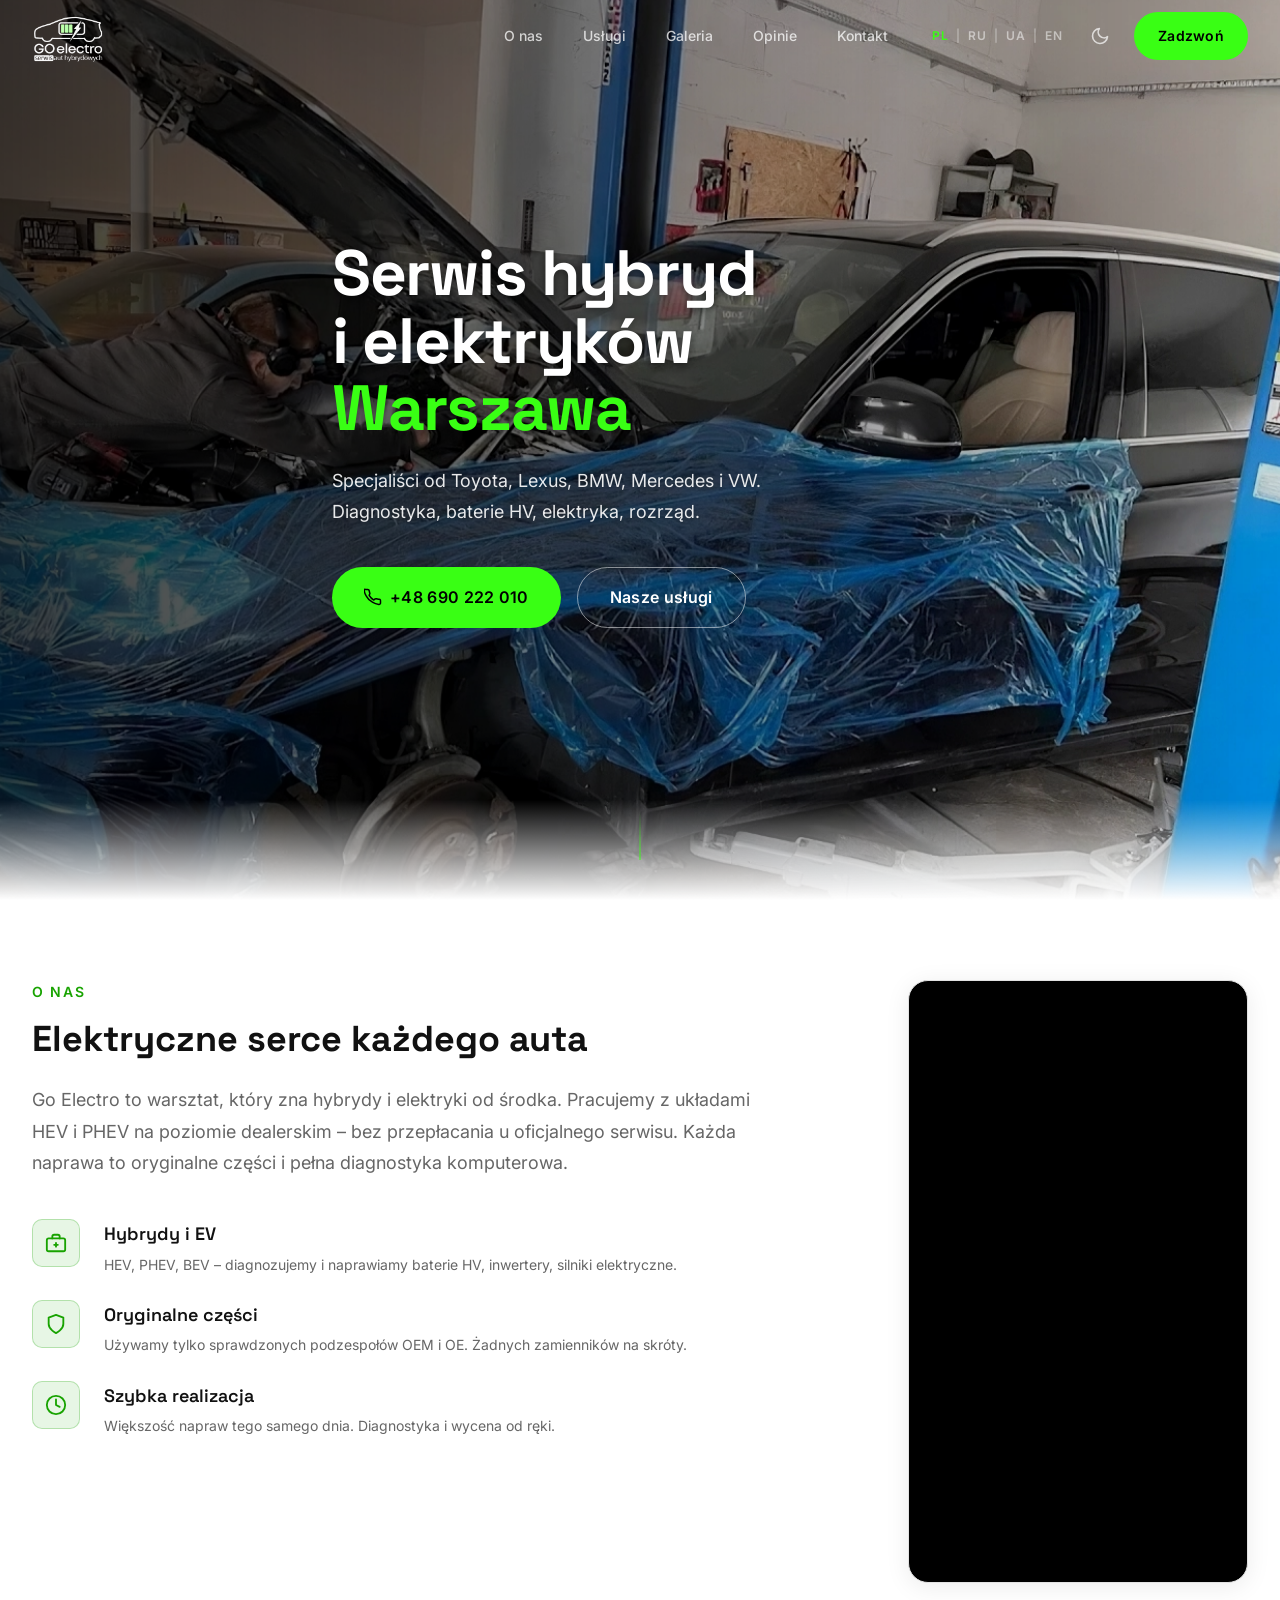
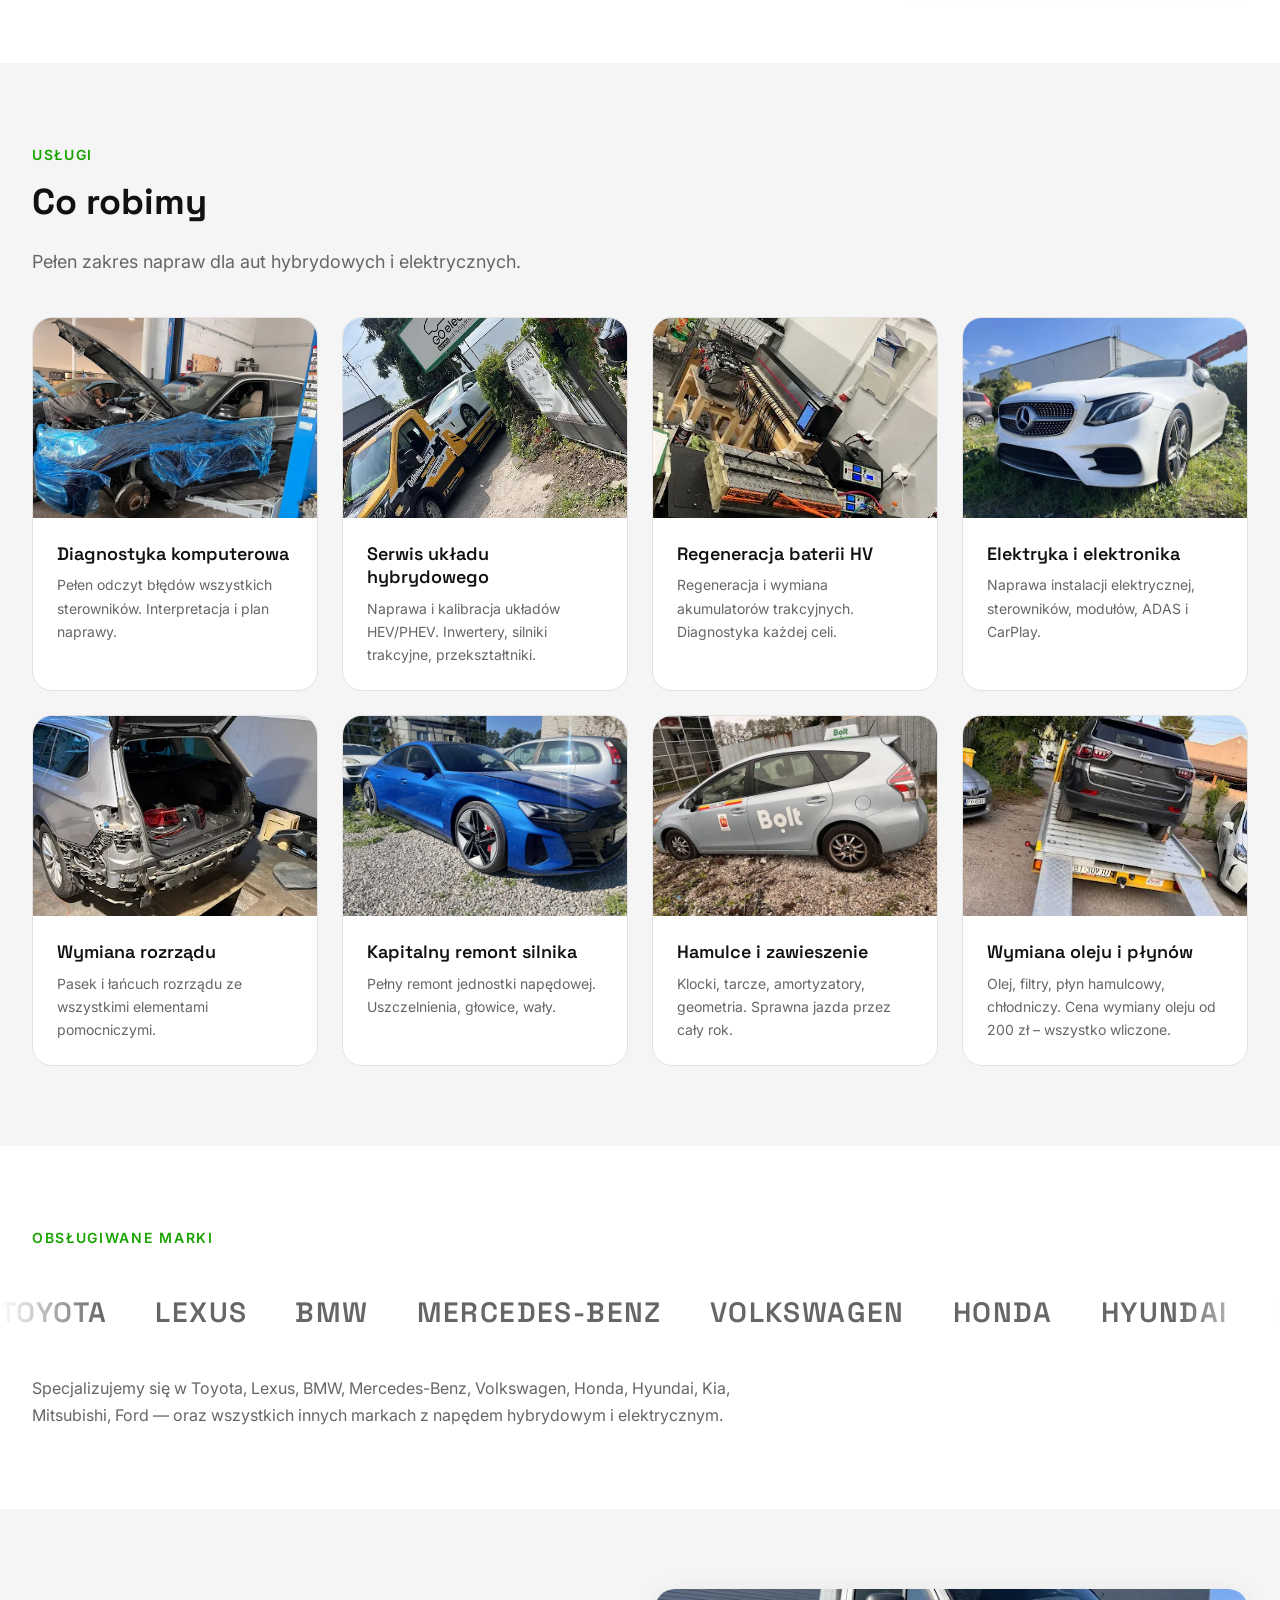
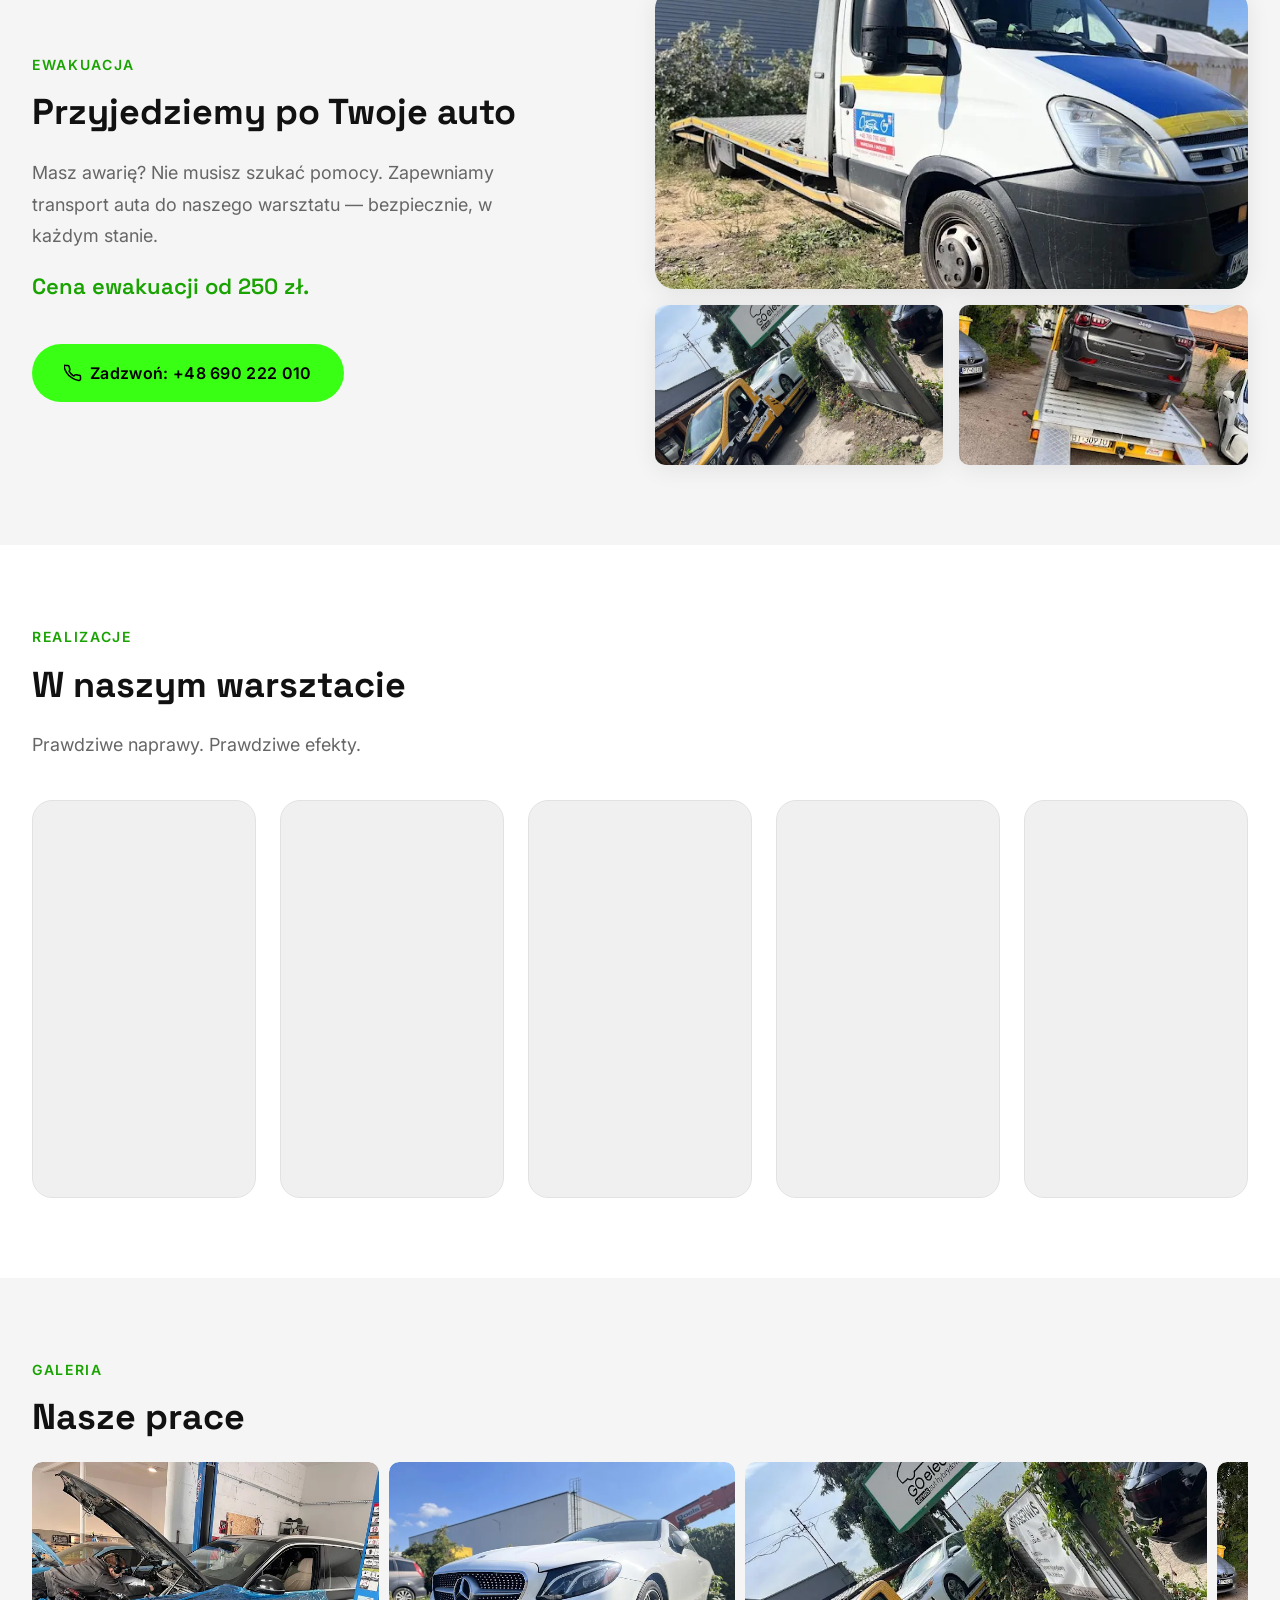
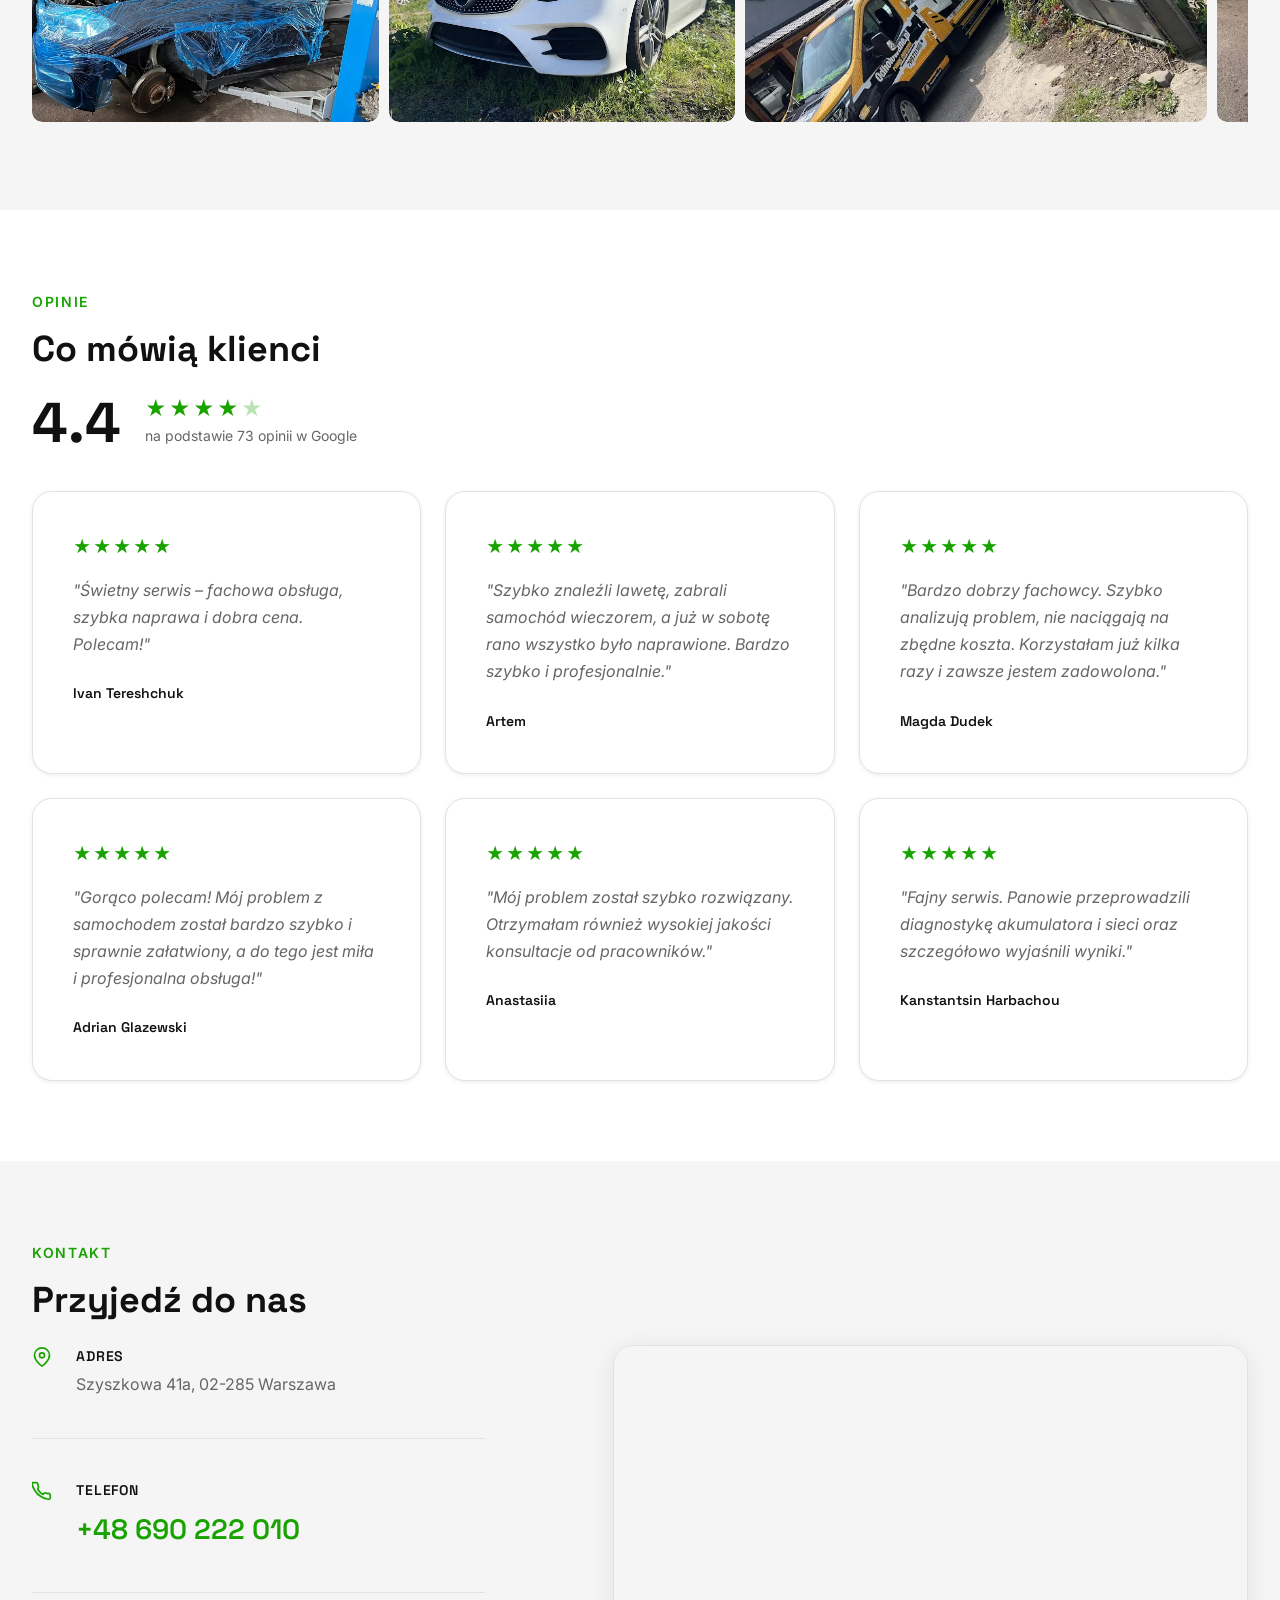
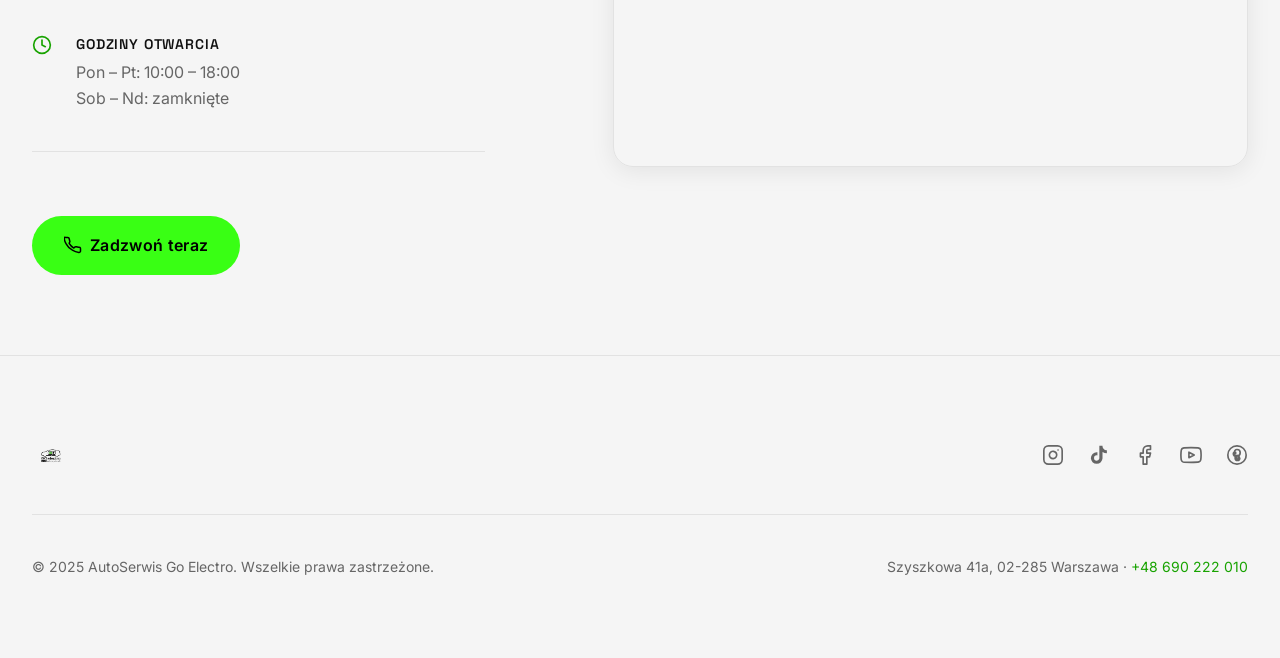
==== commit 78edadaa: "fix: hero cross-fade, no flash, 7s interval, 8s zoom" ====
--- a/index.html
+++ b/index.html
@@ -102,7 +102,6 @@
     <div class="hero-slide" style="background-image:url('assets/img/hero-3.webp')"></div>
     <div class="hero-slide" style="background-image:url('assets/img/hero-4.webp')"></div>
     <div class="hero-slide" style="background-image:url('assets/img/hero-5.webp')"></div>
-    <div class="hero-flash"></div>
     <div class="hero__overlay"></div>
   </div>
   <div class="hero__content container">
--- a/css/style.css
+++ b/css/style.css
@@ -385,33 +385,19 @@
   background-position: center;
   opacity: 0;
   transform: scale(1.0);
+  transition: opacity 1.2s ease;
+  will-change: transform, opacity;
 }
 
 .hero-slide.active {
   opacity: 1;
-  animation: zoomIn 6s linear forwards;
-}
-
-.hero-slide.prev {
-  opacity: 0;
-  transition: opacity 0.8s ease;
-}
-
-@keyframes zoomIn {
+  animation: zoomSlow 8s linear forwards;
+}
+
+@keyframes zoomSlow {
   from { transform: scale(1.0); }
-  to   { transform: scale(1.12); }
-}
-
-.hero-flash {
-  position: absolute;
-  inset: 0;
-  background: white;
-  opacity: 0;
-  pointer-events: none;
-  z-index: 2;
-  transition: opacity 0.6s ease;
-}
-.hero-flash.on { opacity: 0.35; }
+  to   { transform: scale(1.10); }
+}
 
 .hero__overlay {
   position: absolute;
@@ -438,7 +424,7 @@
 
 .hero__content {
   position: relative;
-  z-index: 20;
+  z-index: 10;
   padding-top: 96px;
   padding-bottom: var(--sp-2xl);
   max-width: 680px;
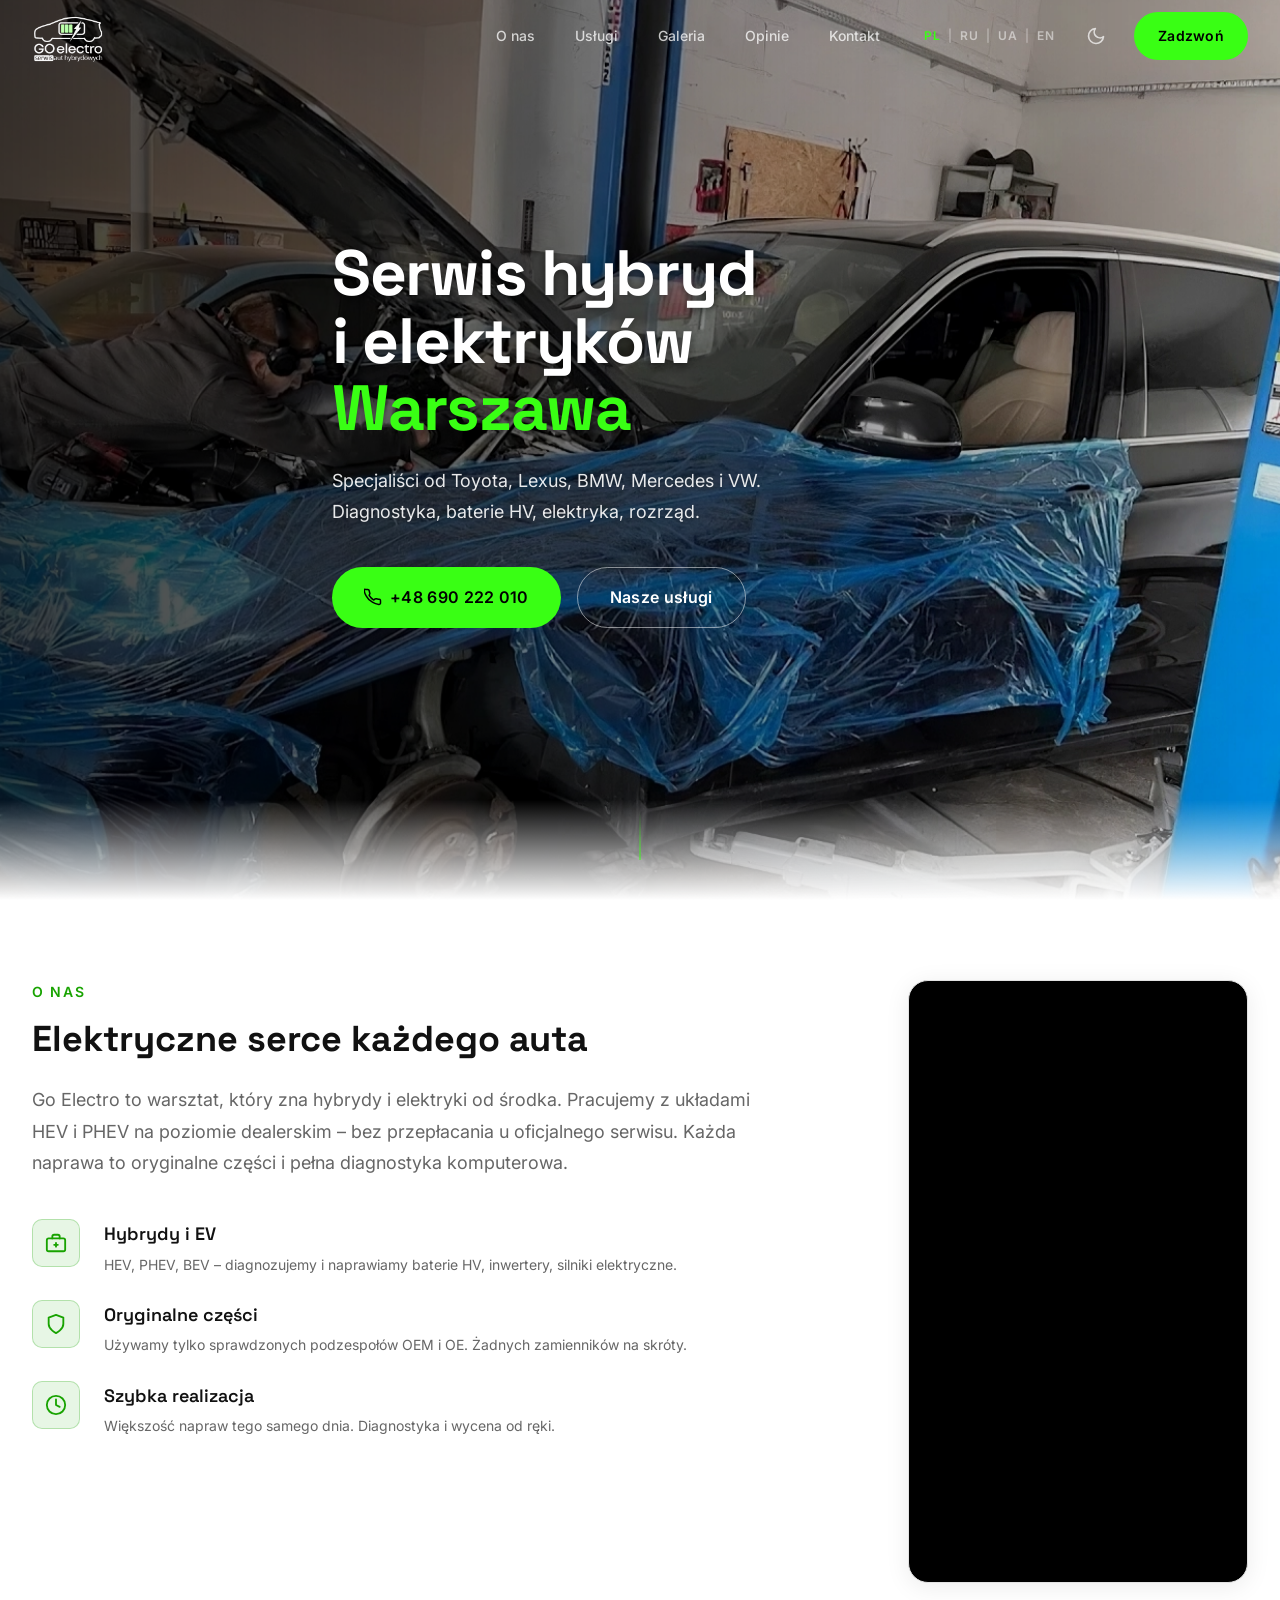
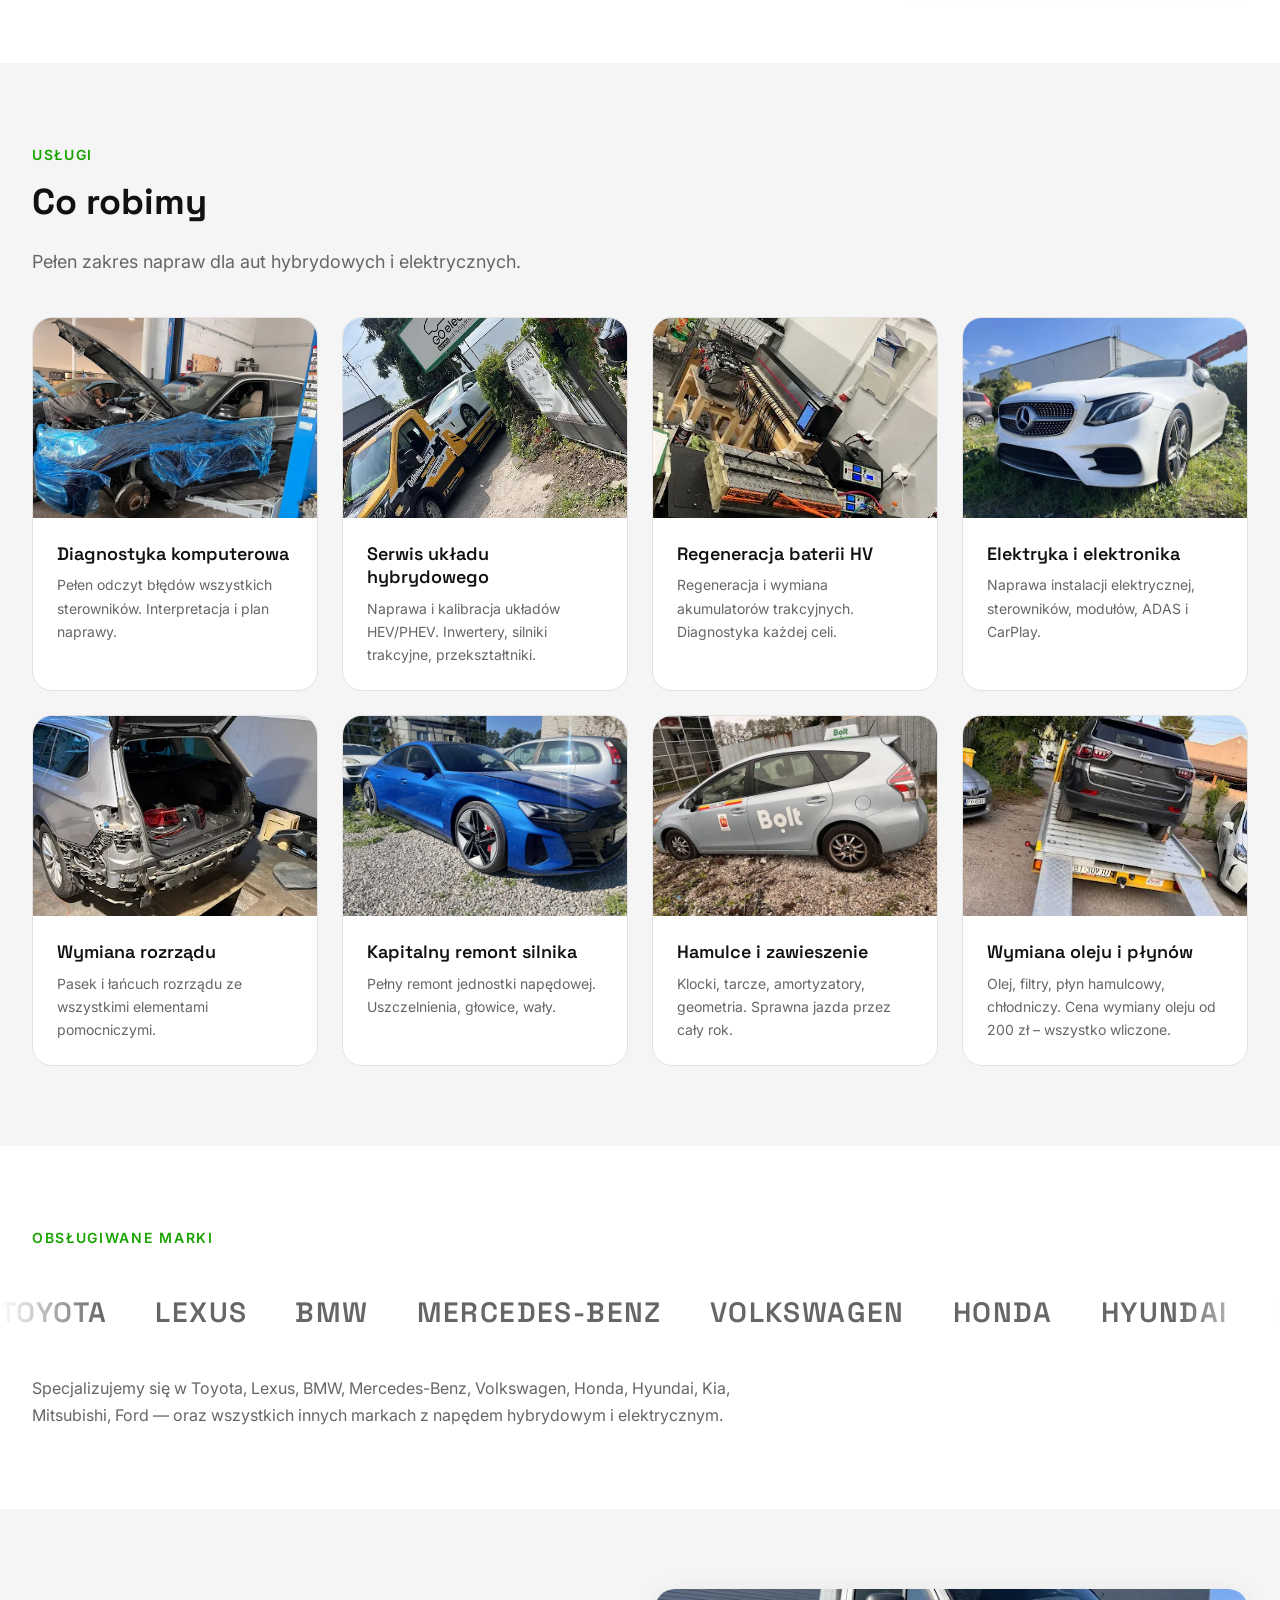
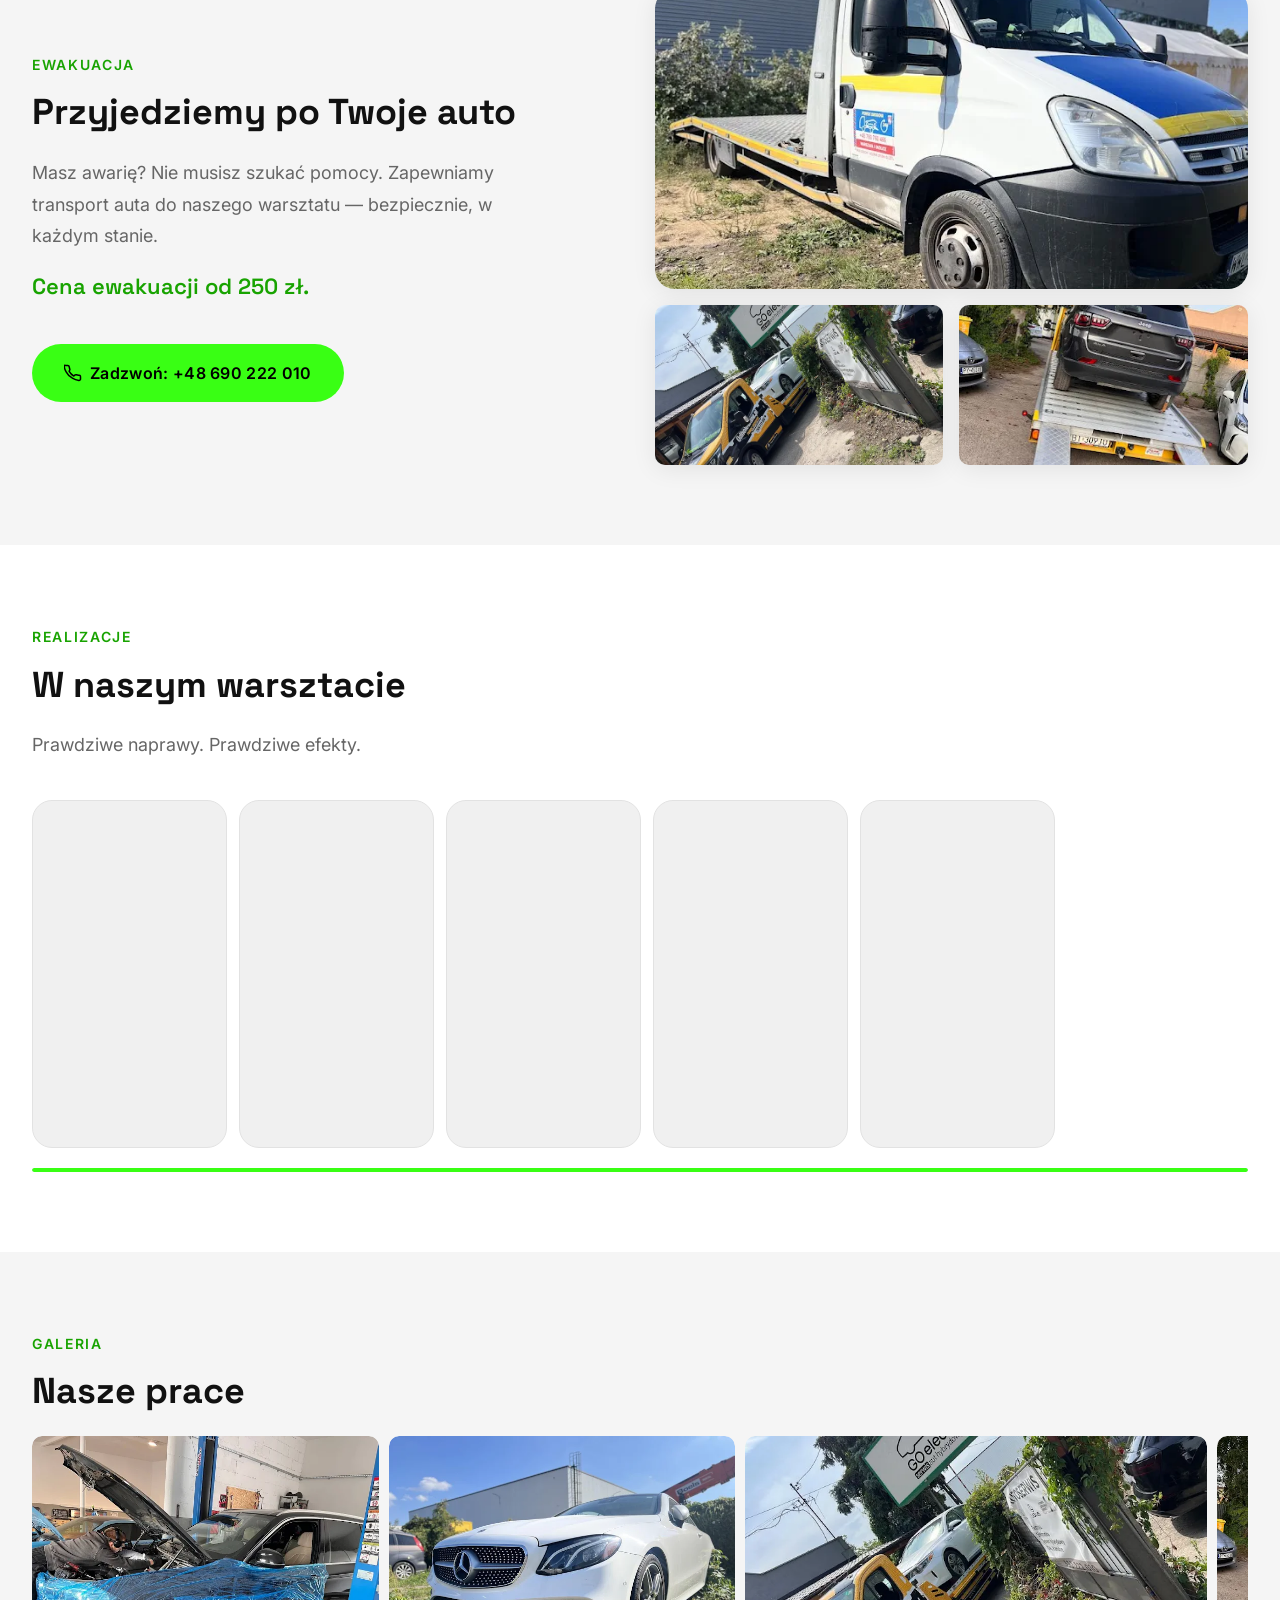
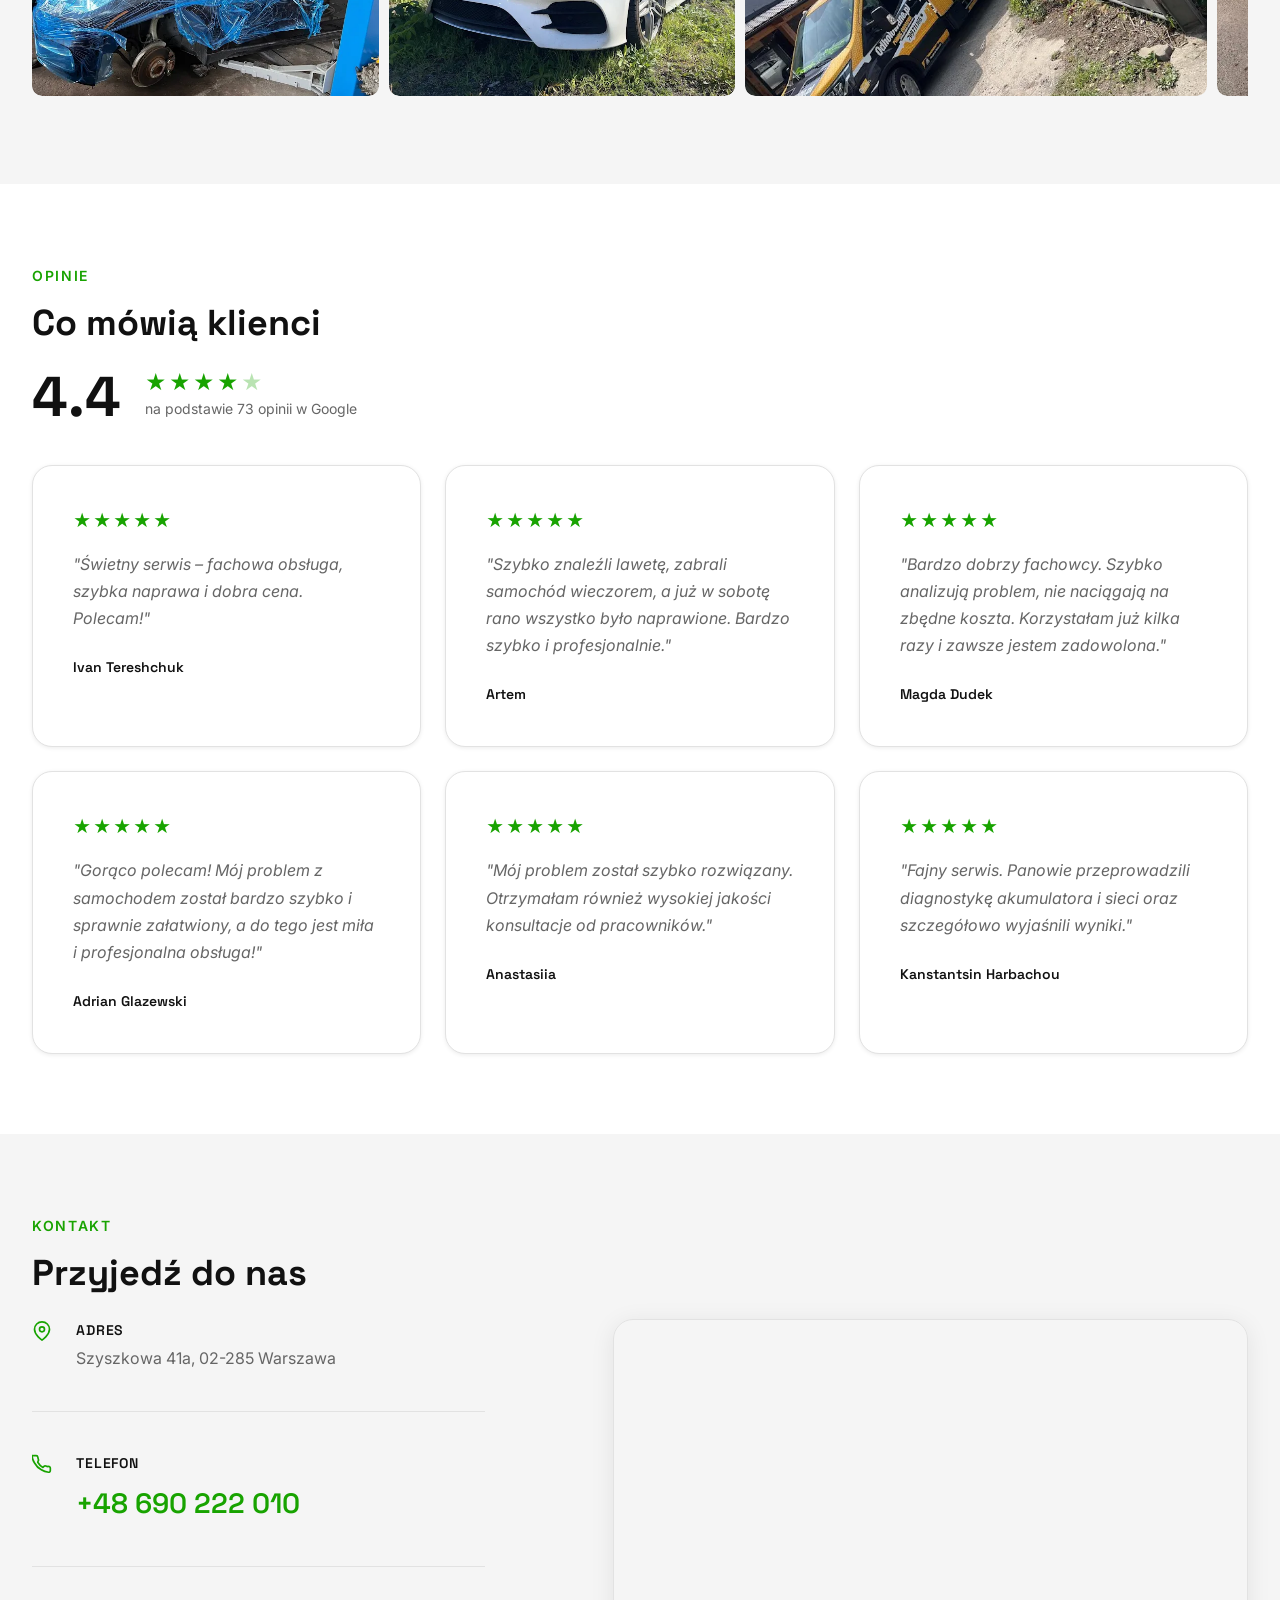
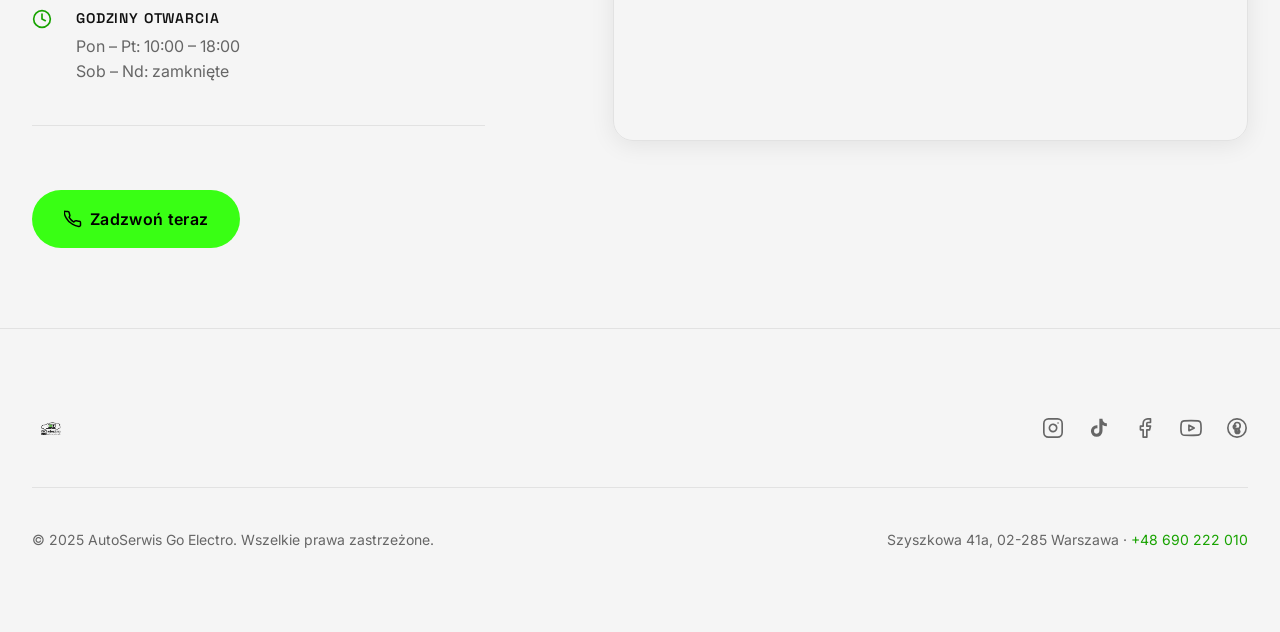
==== commit 920239be: "feat: mobile UX — favicon2, shorts scroll, nav lang buttons, hero title, 2-col layouts - favicon2.pn" ====
--- a/index.html
+++ b/index.html
@@ -12,8 +12,8 @@
   <meta property="og:description" content="Profesjonalny serwis hybrydowy w Warszawie. HEV, PHEV, BEV. Diagnostyka, baterie HV, elektryka.">
   <meta property="og:image" content="assets/img/hero-1.webp">
   <meta property="og:locale" content="pl_PL">
-  <link rel="icon" type="image/jpeg" href="assets/img/favicon.jpg">
-  <link rel="apple-touch-icon" href="assets/img/favicon.jpg">
+  <link rel="icon" type="image/png" href="assets/img/favicon2.png">
+  <link rel="apple-touch-icon" href="assets/img/favicon2.png">
   <link rel="preconnect" href="https://fonts.googleapis.com">
   <link rel="preconnect" href="https://fonts.gstatic.com" crossorigin>
   <link href="https://fonts.googleapis.com/css2?family=Inter:wght@400;500;600&family=Space+Grotesk:wght@500;600;700&display=swap" rel="stylesheet">
@@ -71,6 +71,12 @@
       </button>
       <a href="tel:+48690222010" class="btn btn--accent nav__cta" data-i18n="nav.cta">Zadzwoń</a>
     </div>
+    <div class="lang-switcher-nav" aria-label="Wybór języka">
+      <button class="lang-btn active" data-lang="pl">PL</button>
+      <button class="lang-btn" data-lang="ru">RU</button>
+      <button class="lang-btn" data-lang="ua">UA</button>
+      <button class="lang-btn" data-lang="en">EN</button>
+    </div>
     <button class="nav__hamburger" aria-label="Menu" aria-expanded="false" aria-controls="nav-mobile">
       <span></span><span></span><span></span>
     </button>
@@ -306,12 +312,15 @@
     <p class="section__label" data-i18n="video.label">Realizacje</p>
     <h2 class="section__title" data-i18n="video.title">W naszym warsztacie</h2>
     <p class="section__sub" data-i18n="video.sub">Prawdziwe naprawy. Prawdziwe efekty.</p>
-    <div class="video__grid">
-      <div class="video__item"><iframe src="https://www.youtube.com/embed/3zWecSwq9SA" title="Go Electro – realizacja 1" allow="accelerometer; autoplay; clipboard-write; encrypted-media; gyroscope; picture-in-picture" allowfullscreen loading="lazy"></iframe></div>
-      <div class="video__item"><iframe src="https://www.youtube.com/embed/uAb5NAb37os" title="Go Electro – realizacja 2" allow="accelerometer; autoplay; clipboard-write; encrypted-media; gyroscope; picture-in-picture" allowfullscreen loading="lazy"></iframe></div>
-      <div class="video__item"><iframe src="https://www.youtube.com/embed/T56qQI-ubsw" title="Go Electro – realizacja 3" allow="accelerometer; autoplay; clipboard-write; encrypted-media; gyroscope; picture-in-picture" allowfullscreen loading="lazy"></iframe></div>
-      <div class="video__item"><iframe src="https://www.youtube.com/embed/2RW55ES2J-s" title="Go Electro – realizacja 4" allow="accelerometer; autoplay; clipboard-write; encrypted-media; gyroscope; picture-in-picture" allowfullscreen loading="lazy"></iframe></div>
-      <div class="video__item"><iframe src="https://www.youtube.com/embed/MFVckCn7IXc" title="Go Electro – realizacja 5" allow="accelerometer; autoplay; clipboard-write; encrypted-media; gyroscope; picture-in-picture" allowfullscreen loading="lazy"></iframe></div>
+    <div class="shorts-scroll-wrapper">
+      <div class="shorts-track" id="shortsTrack">
+        <div class="short-item"><iframe src="https://www.youtube.com/embed/3zWecSwq9SA" title="Go Electro – realizacja 1" allow="accelerometer; autoplay; clipboard-write; encrypted-media; gyroscope; picture-in-picture" allowfullscreen loading="lazy"></iframe></div>
+        <div class="short-item"><iframe src="https://www.youtube.com/embed/uAb5NAb37os" title="Go Electro – realizacja 2" allow="accelerometer; autoplay; clipboard-write; encrypted-media; gyroscope; picture-in-picture" allowfullscreen loading="lazy"></iframe></div>
+        <div class="short-item"><iframe src="https://www.youtube.com/embed/T56qQI-ubsw" title="Go Electro – realizacja 3" allow="accelerometer; autoplay; clipboard-write; encrypted-media; gyroscope; picture-in-picture" allowfullscreen loading="lazy"></iframe></div>
+        <div class="short-item"><iframe src="https://www.youtube.com/embed/2RW55ES2J-s" title="Go Electro – realizacja 4" allow="accelerometer; autoplay; clipboard-write; encrypted-media; gyroscope; picture-in-picture" allowfullscreen loading="lazy"></iframe></div>
+        <div class="short-item"><iframe src="https://www.youtube.com/embed/MFVckCn7IXc" title="Go Electro – realizacja 5" allow="accelerometer; autoplay; clipboard-write; encrypted-media; gyroscope; picture-in-picture" allowfullscreen loading="lazy"></iframe></div>
+      </div>
+      <div class="shorts-bar"><div class="shorts-thumb" id="shortsThumb"></div></div>
     </div>
   </div>
 </section>
--- a/css/style.css
+++ b/css/style.css
@@ -283,8 +283,8 @@
 
 /* Dark mode toggle */
 .theme-toggle {
-  width: 36px;
-  height: 36px;
+  width: 44px;
+  height: 44px;
   display: flex;
   align-items: center;
   justify-content: center;
@@ -321,6 +321,9 @@
 .nav__hamburger[aria-expanded="true"] span:nth-child(1) { transform: translateY(7px) rotate(45deg); }
 .nav__hamburger[aria-expanded="true"] span:nth-child(2) { opacity: 0; }
 .nav__hamburger[aria-expanded="true"] span:nth-child(3) { transform: translateY(-7px) rotate(-45deg); }
+
+/* Lang switcher next to hamburger — hidden on desktop, shown on mobile via 960px block */
+.lang-switcher-nav { display: none; }
 
 .nav__mobile {
   display: none;
@@ -708,27 +711,59 @@
 }
 
 /* ============================================================
-   VIDEO
-   ============================================================ */
-.video__grid {
-  display: grid;
-  grid-template-columns: repeat(5, 1fr);
-  gap: var(--sp-md);
-}
-
-.video__item {
+   SHORTS — horizontal drag-scroll
+   ============================================================ */
+.shorts-scroll-wrapper {
   position: relative;
-  aspect-ratio: 9 / 16;
-  background: var(--c-surface-2);
+  cursor: grab;
+}
+.shorts-scroll-wrapper:active { cursor: grabbing; }
+
+.shorts-track {
+  display: flex;
+  gap: 12px;
+  overflow-x: auto;
+  scroll-behavior: smooth;
+  -webkit-overflow-scrolling: touch;
+  scrollbar-width: none;
+  padding-bottom: 4px;
+  user-select: none;
+}
+.shorts-track::-webkit-scrollbar { display: none; }
+
+.short-item {
+  flex-shrink: 0;
+  width: 195px;
   border-radius: var(--r-lg);
   overflow: hidden;
+  background: var(--c-surface-2);
   border: 1px solid var(--c-border);
-}
-.video__item iframe {
+  pointer-events: auto;
+}
+.short-item iframe {
+  width: 195px;
+  height: 346px;
+  border: none;
+  display: block;
+}
+
+.shorts-bar {
+  height: 4px;
+  background: var(--c-border);
+  border-radius: 2px;
+  margin-top: 16px;
+  position: relative;
+  overflow: hidden;
+}
+.shorts-thumb {
+  height: 100%;
+  background: var(--c-accent-btn);
+  border-radius: 2px;
   position: absolute;
-  inset: 0;
-  width: 100%; height: 100%;
-  border: none;
+  left: 0;
+  top: 0;
+  width: 30%;
+  transition: left 0.08s linear, width 0.08s linear;
 }
 
 /* ============================================================
@@ -1029,12 +1064,47 @@
    ============================================================ */
 @media (max-width: 1200px) {
   .services__grid { grid-template-columns: repeat(2, 1fr); }
-  .video__grid    { grid-template-columns: repeat(3, 1fr); }
 }
 
 @media (max-width: 960px) {
   .nav__links, .nav__tools { display: none; }
-  .nav__hamburger { display: flex; margin-left: auto; }
+  .nav__hamburger { display: flex; margin-left: 0; }
+
+  /* Lang switcher in nav, visible on mobile next to hamburger */
+  .lang-switcher-nav {
+    display: flex;
+    gap: 2px;
+    align-items: center;
+    margin-left: auto;
+    margin-right: 6px;
+  }
+  .lang-switcher-nav .lang-btn {
+    font-size: 0.72rem;
+    font-weight: 700;
+    min-height: 36px;
+    min-width: 30px;
+    padding: 4px 7px;
+    border-radius: 6px;
+    color: rgba(255,255,255,0.85);
+    background: transparent;
+    border: 1.5px solid rgba(255,255,255,0.35);
+    letter-spacing: 0.04em;
+  }
+  .lang-switcher-nav .lang-btn.active {
+    color: var(--c-accent-btn);
+    border-color: var(--c-accent-btn);
+    background: rgba(57,255,20,0.10);
+  }
+  .nav.scrolled .lang-switcher-nav .lang-btn {
+    color: var(--c-text-muted);
+    border-color: var(--c-border);
+  }
+  .nav.scrolled .lang-switcher-nav .lang-btn.active {
+    color: var(--c-accent);
+    border-color: var(--c-accent);
+    background: var(--c-accent-glow);
+  }
+
   .about__grid   { grid-template-columns: 1fr; gap: var(--sp-xl); }
   .about__video  { position: static; max-width: 360px; margin: 0 auto; }
   .evac__grid    { grid-template-columns: 1fr; }
@@ -1071,7 +1141,7 @@
     border: 2px solid var(--c-border);
     border-radius: 8px;
     background: transparent;
-    color: var(--c-text);
+    color: var(--c-text) !important;
   }
   .nav__mobile-lang .lang-btn.active {
     border-color: var(--c-accent);
@@ -1081,8 +1151,8 @@
 
   /* Hero */
   .hero__title {
-    font-size: clamp(1.8rem, 7vw, 2.8rem) !important;
-    line-height: 1.2;
+    font-size: clamp(2.2rem, 8vw, 3rem) !important;
+    line-height: 1.15;
   }
   .hero__sub { font-size: 0.95rem; margin-bottom: 1.5rem; }
   .hero__actions { flex-direction: column; gap: 12px; }
@@ -1094,13 +1164,13 @@
     justify-content: center;
   }
 
-  /* About — column, video centred */
-  .about__grid { grid-template-columns: 1fr; gap: var(--sp-xl); }
+  /* About — 2-column: text left, video right */
+  .about__grid { grid-template-columns: 3fr 2fr; gap: var(--sp-md); align-items: start; }
   .about__video {
     position: static;
     width: 100%;
-    max-width: 280px;
-    margin: 0 auto;
+    max-width: none;
+    margin: 0;
   }
   .about__video iframe {
     aspect-ratio: 9 / 16;
@@ -1108,15 +1178,15 @@
     height: auto;
   }
 
-  /* Services — 1 col */
-  .services__grid { grid-template-columns: 1fr; }
-  .service-card__img { height: 180px; }
-  .service-card__body { padding: 16px; }
-
-  /* Evac */
-  .evac__grid { grid-template-columns: 1fr; }
-  .evac__photo--main,
-  .evac__photos-sm img { width: 100%; height: auto; }
+  /* Services — 2-col */
+  .services__grid { grid-template-columns: repeat(2, 1fr); }
+  .service-card__img { height: 130px; }
+  .service-card__body { padding: 12px; }
+
+  /* Evac — 2-col */
+  .evac__grid { grid-template-columns: 1fr 1fr; gap: var(--sp-md); align-items: start; }
+  .evac__photo--main { width: 100%; height: 140px; object-fit: cover; }
+  .evac__photos-sm img { width: 100%; height: 90px; object-fit: cover; }
   .evac__photos-sm { grid-template-columns: 1fr; }
 
   /* Gallery */
@@ -1129,9 +1199,6 @@
   /* Contact */
   .contact__grid { grid-template-columns: 1fr; }
   .contact__map iframe { height: 250px; }
-
-  /* Video */
-  .video__grid { grid-template-columns: repeat(2, 1fr); }
 
   /* Footer */
   .footer__top { flex-direction: column; align-items: flex-start; }
@@ -1159,9 +1226,6 @@
   }
 }
 
-@media (max-width: 420px) {
-  .video__grid { grid-template-columns: 1fr; }
-}
 
 /* ============================================================
    MULTILINGUAL TYPOGRAPHY
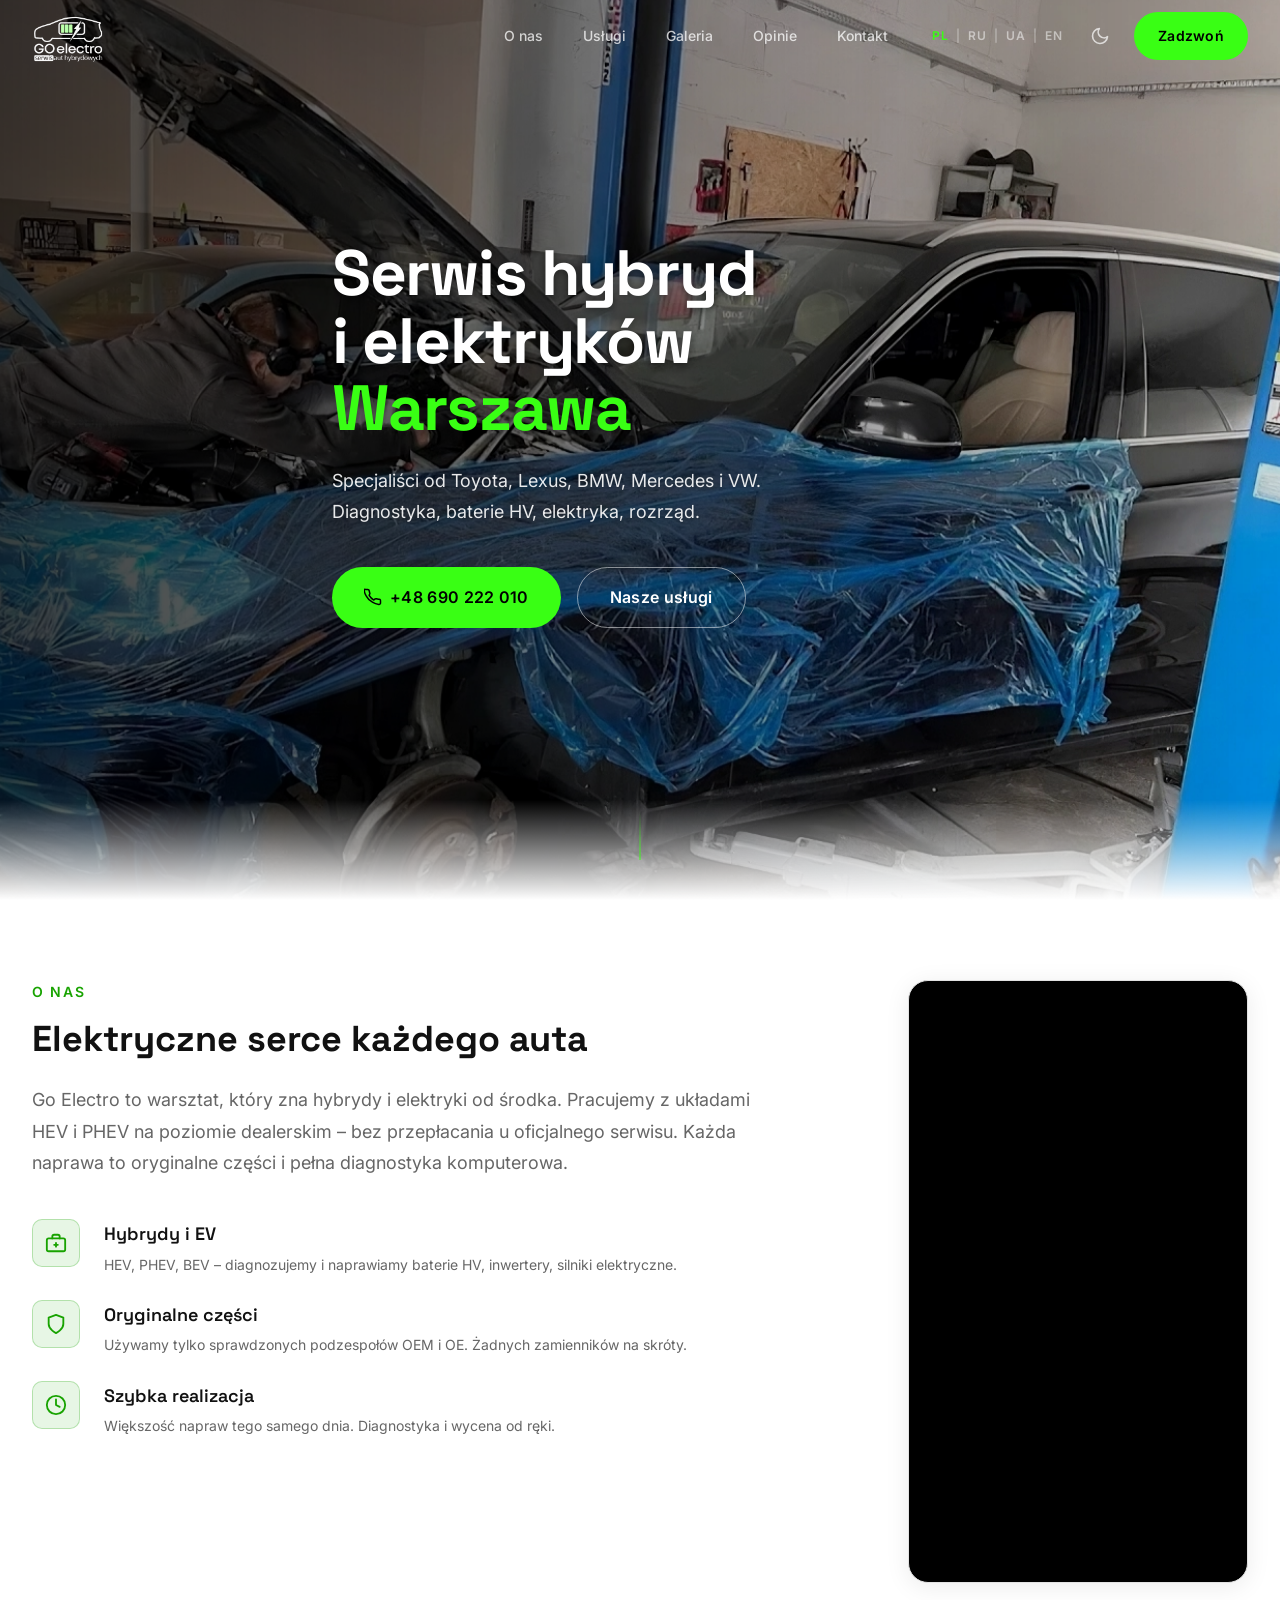
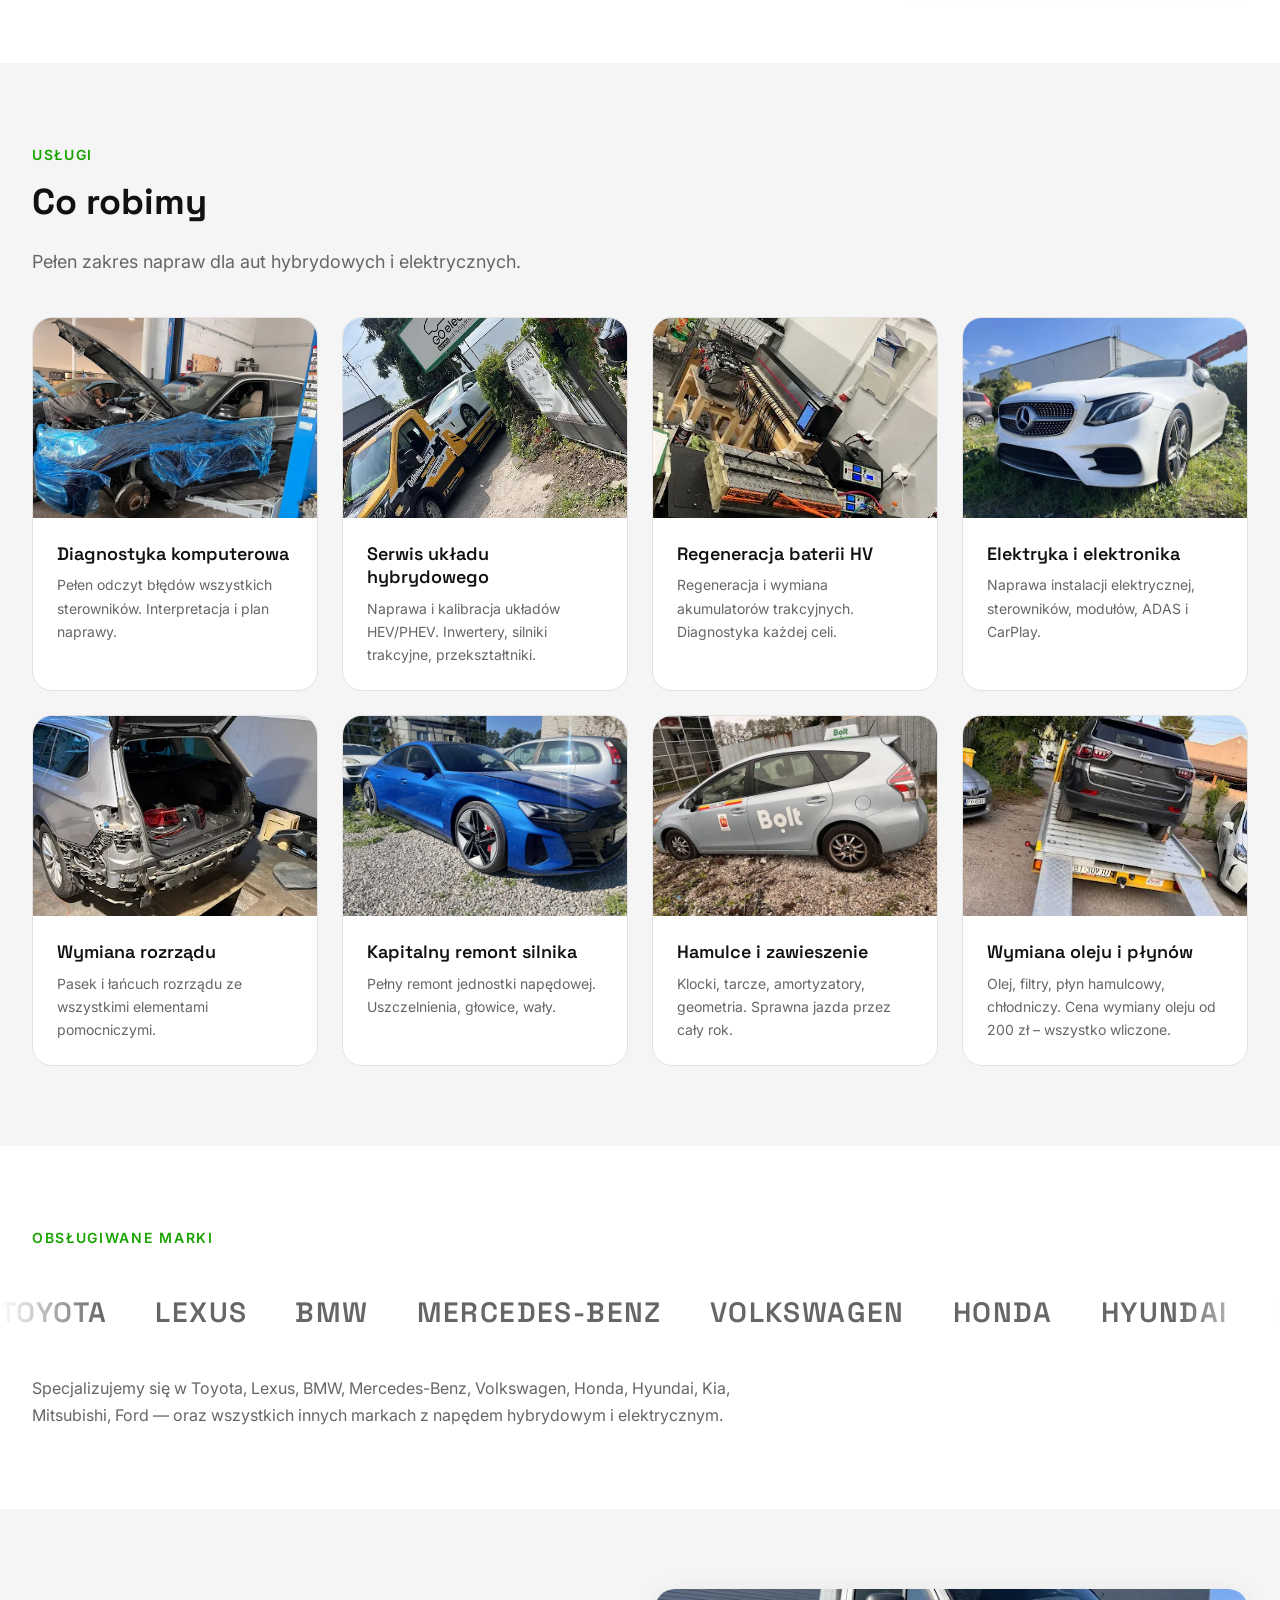
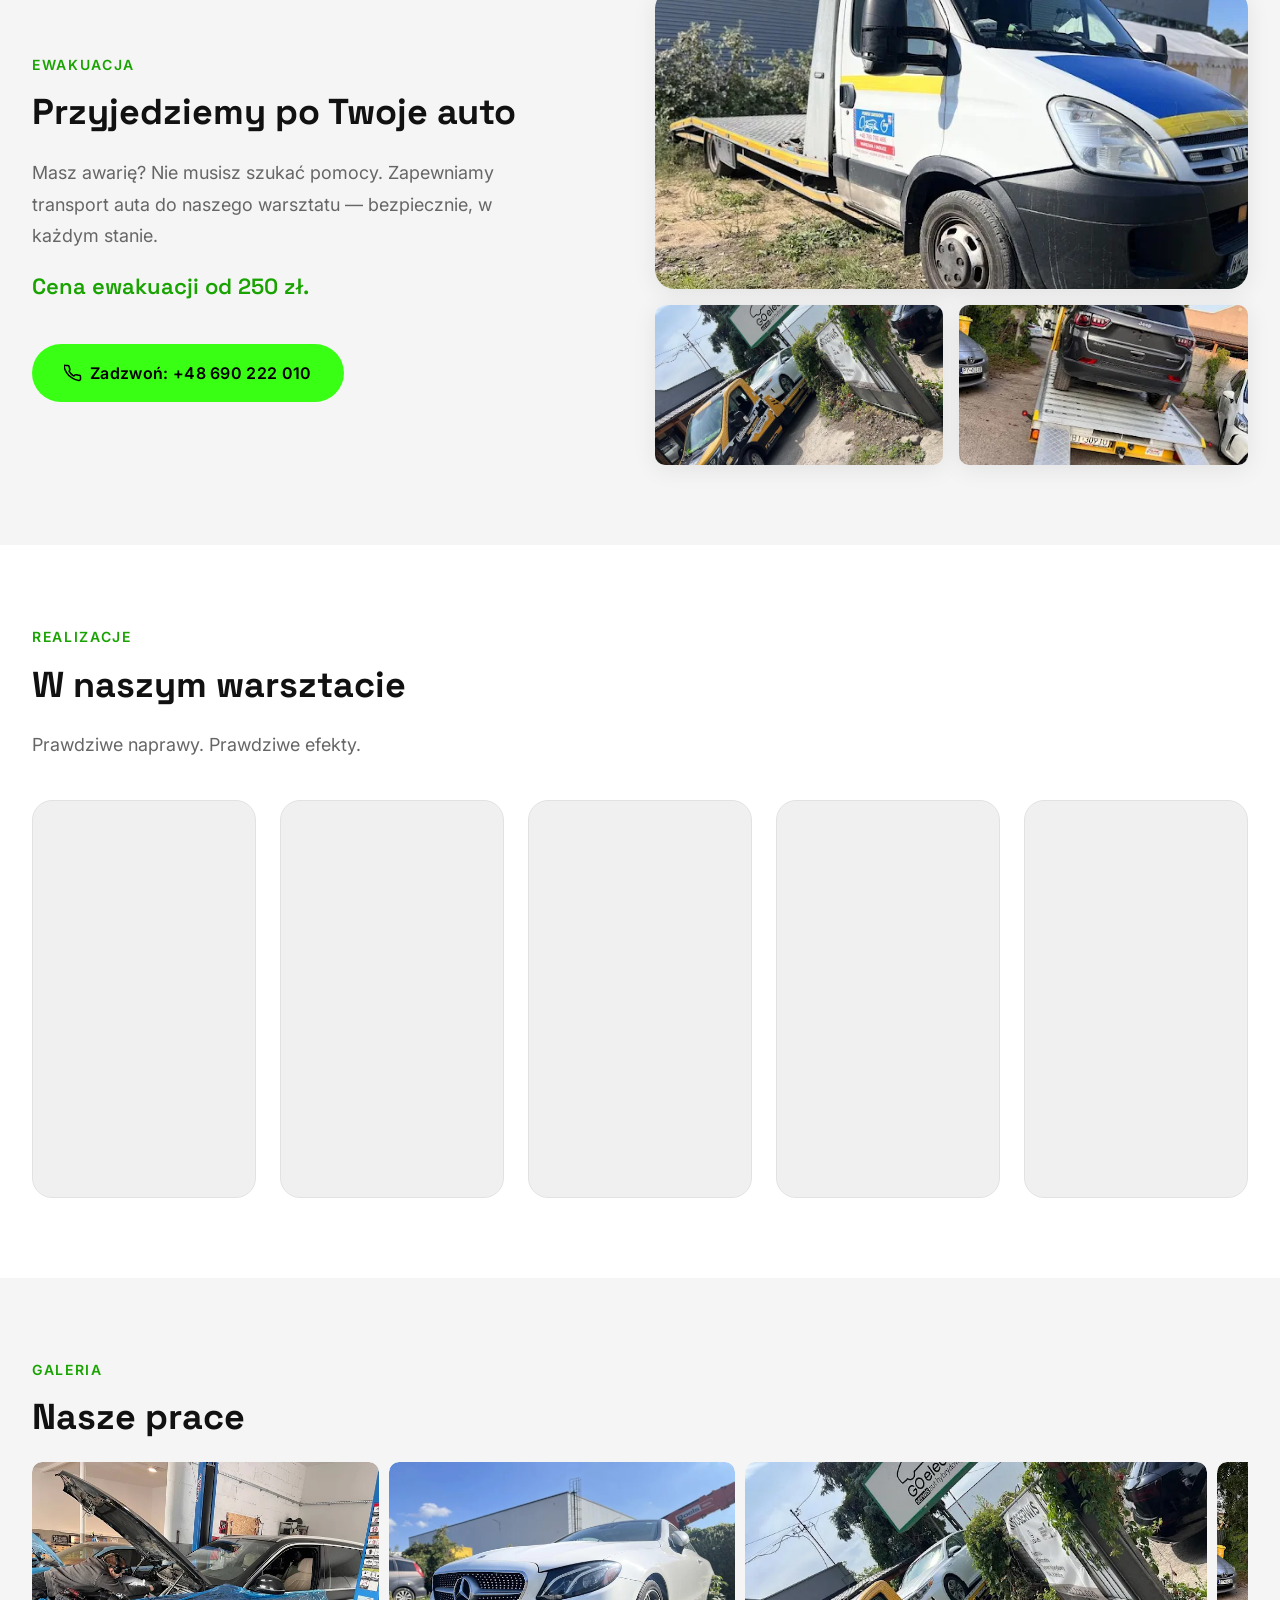
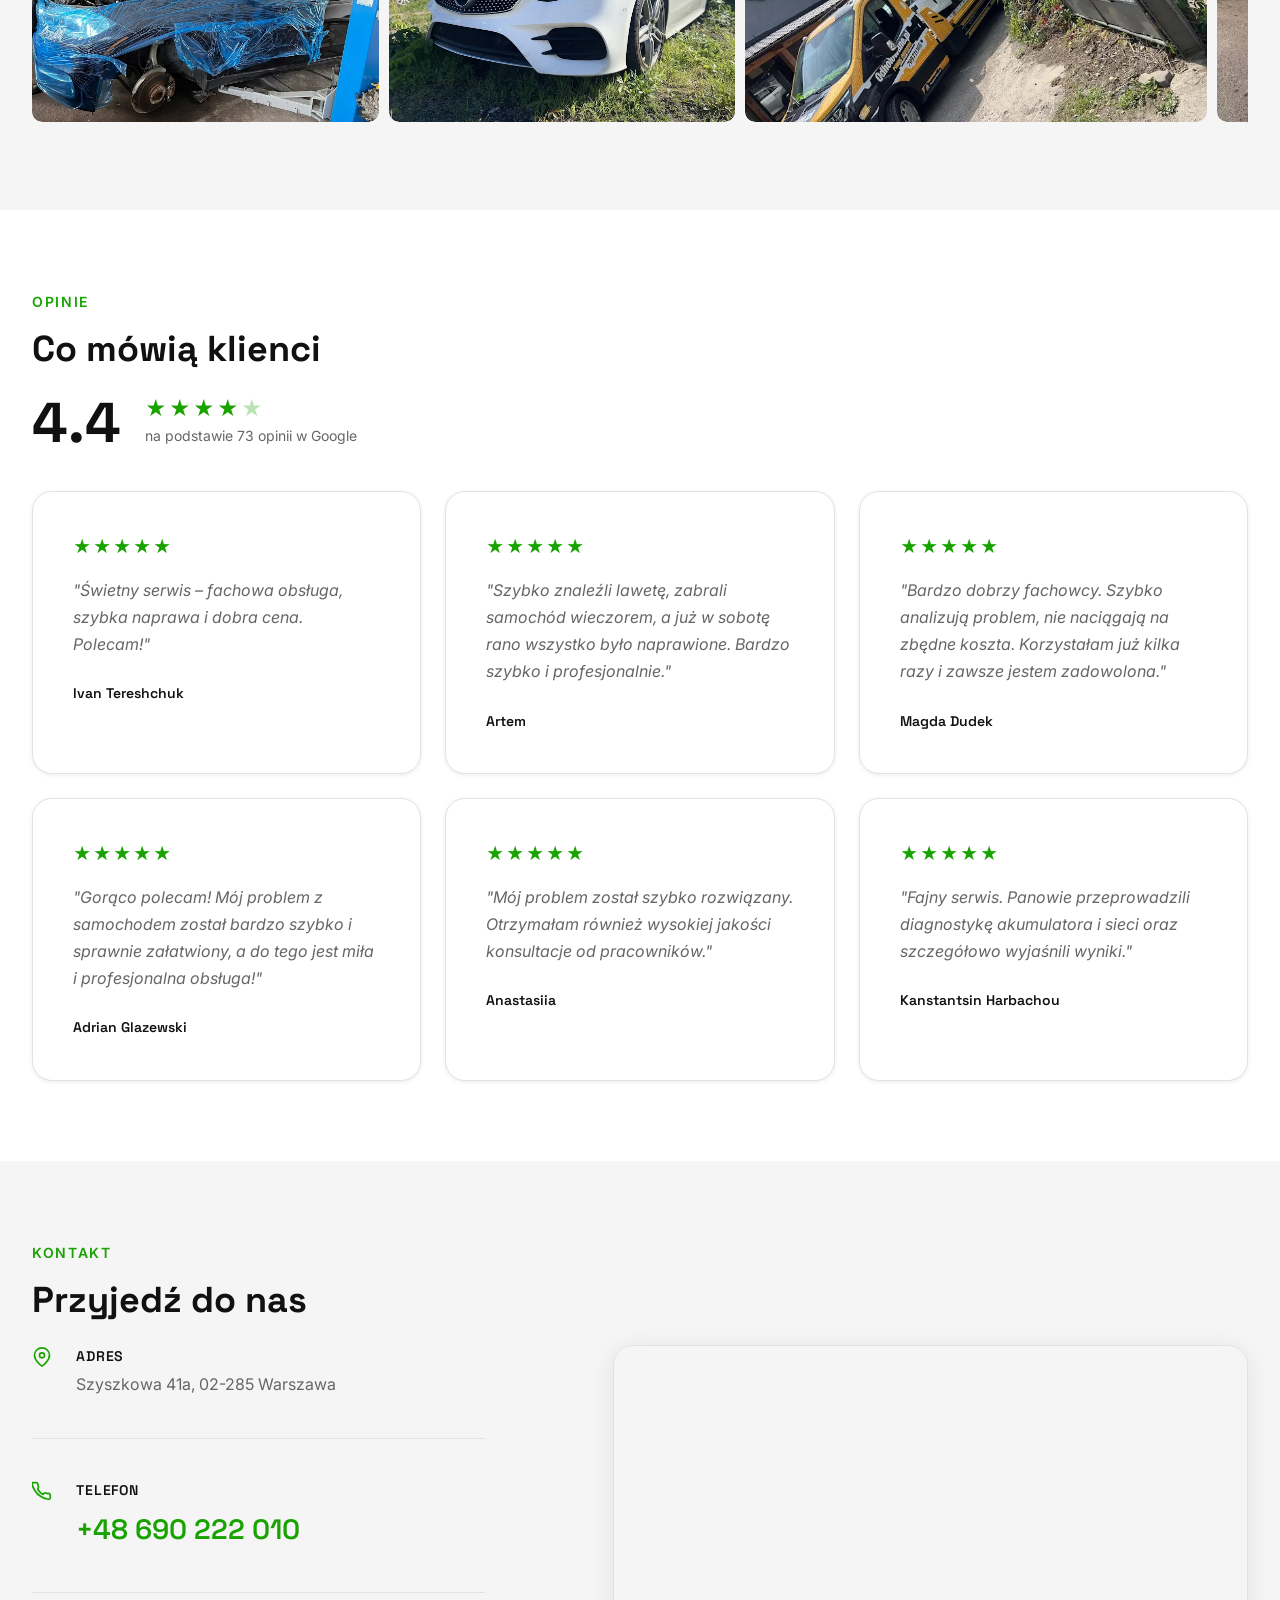
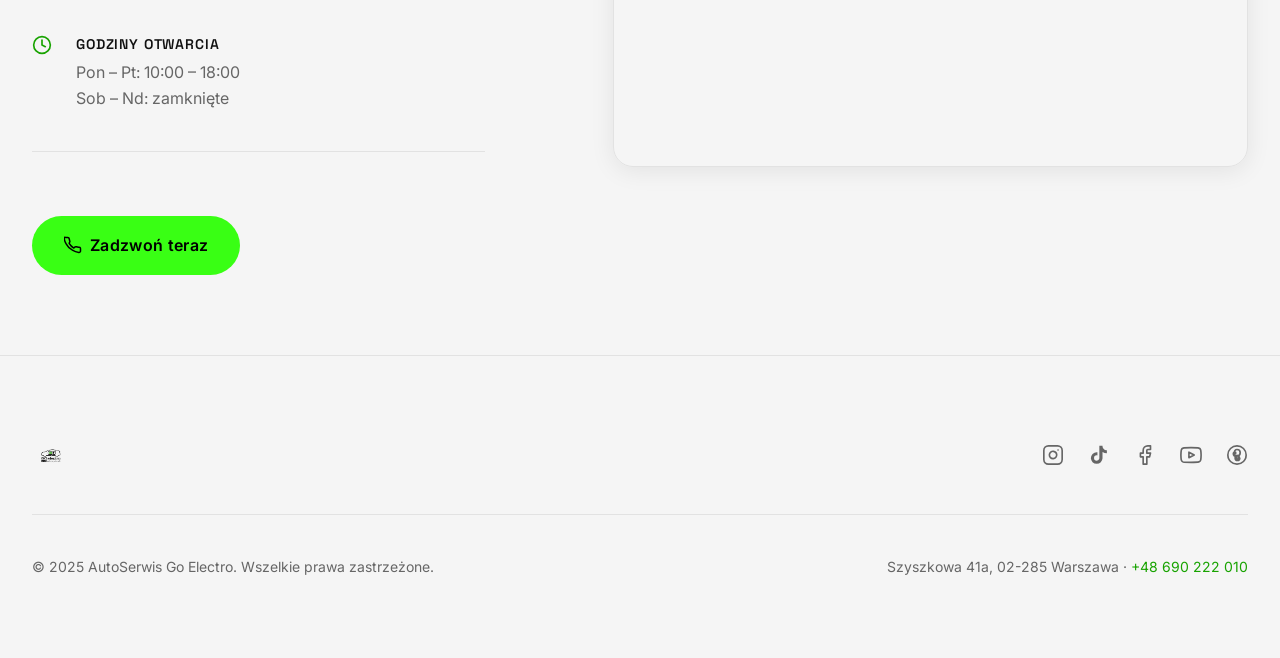
==== commit 42b89c16: "Revert "feat: mobile UX — favicon2, shorts scroll, nav lang buttons, hero title, 2-col layouts" This" ====
--- a/index.html
+++ b/index.html
@@ -12,8 +12,8 @@
   <meta property="og:description" content="Profesjonalny serwis hybrydowy w Warszawie. HEV, PHEV, BEV. Diagnostyka, baterie HV, elektryka.">
   <meta property="og:image" content="assets/img/hero-1.webp">
   <meta property="og:locale" content="pl_PL">
-  <link rel="icon" type="image/png" href="assets/img/favicon2.png">
-  <link rel="apple-touch-icon" href="assets/img/favicon2.png">
+  <link rel="icon" type="image/jpeg" href="assets/img/favicon.jpg">
+  <link rel="apple-touch-icon" href="assets/img/favicon.jpg">
   <link rel="preconnect" href="https://fonts.googleapis.com">
   <link rel="preconnect" href="https://fonts.gstatic.com" crossorigin>
   <link href="https://fonts.googleapis.com/css2?family=Inter:wght@400;500;600&family=Space+Grotesk:wght@500;600;700&display=swap" rel="stylesheet">
@@ -71,12 +71,6 @@
       </button>
       <a href="tel:+48690222010" class="btn btn--accent nav__cta" data-i18n="nav.cta">Zadzwoń</a>
     </div>
-    <div class="lang-switcher-nav" aria-label="Wybór języka">
-      <button class="lang-btn active" data-lang="pl">PL</button>
-      <button class="lang-btn" data-lang="ru">RU</button>
-      <button class="lang-btn" data-lang="ua">UA</button>
-      <button class="lang-btn" data-lang="en">EN</button>
-    </div>
     <button class="nav__hamburger" aria-label="Menu" aria-expanded="false" aria-controls="nav-mobile">
       <span></span><span></span><span></span>
     </button>
@@ -312,15 +306,12 @@
     <p class="section__label" data-i18n="video.label">Realizacje</p>
     <h2 class="section__title" data-i18n="video.title">W naszym warsztacie</h2>
     <p class="section__sub" data-i18n="video.sub">Prawdziwe naprawy. Prawdziwe efekty.</p>
-    <div class="shorts-scroll-wrapper">
-      <div class="shorts-track" id="shortsTrack">
-        <div class="short-item"><iframe src="https://www.youtube.com/embed/3zWecSwq9SA" title="Go Electro – realizacja 1" allow="accelerometer; autoplay; clipboard-write; encrypted-media; gyroscope; picture-in-picture" allowfullscreen loading="lazy"></iframe></div>
-        <div class="short-item"><iframe src="https://www.youtube.com/embed/uAb5NAb37os" title="Go Electro – realizacja 2" allow="accelerometer; autoplay; clipboard-write; encrypted-media; gyroscope; picture-in-picture" allowfullscreen loading="lazy"></iframe></div>
-        <div class="short-item"><iframe src="https://www.youtube.com/embed/T56qQI-ubsw" title="Go Electro – realizacja 3" allow="accelerometer; autoplay; clipboard-write; encrypted-media; gyroscope; picture-in-picture" allowfullscreen loading="lazy"></iframe></div>
-        <div class="short-item"><iframe src="https://www.youtube.com/embed/2RW55ES2J-s" title="Go Electro – realizacja 4" allow="accelerometer; autoplay; clipboard-write; encrypted-media; gyroscope; picture-in-picture" allowfullscreen loading="lazy"></iframe></div>
-        <div class="short-item"><iframe src="https://www.youtube.com/embed/MFVckCn7IXc" title="Go Electro – realizacja 5" allow="accelerometer; autoplay; clipboard-write; encrypted-media; gyroscope; picture-in-picture" allowfullscreen loading="lazy"></iframe></div>
-      </div>
-      <div class="shorts-bar"><div class="shorts-thumb" id="shortsThumb"></div></div>
+    <div class="video__grid">
+      <div class="video__item"><iframe src="https://www.youtube.com/embed/3zWecSwq9SA" title="Go Electro – realizacja 1" allow="accelerometer; autoplay; clipboard-write; encrypted-media; gyroscope; picture-in-picture" allowfullscreen loading="lazy"></iframe></div>
+      <div class="video__item"><iframe src="https://www.youtube.com/embed/uAb5NAb37os" title="Go Electro – realizacja 2" allow="accelerometer; autoplay; clipboard-write; encrypted-media; gyroscope; picture-in-picture" allowfullscreen loading="lazy"></iframe></div>
+      <div class="video__item"><iframe src="https://www.youtube.com/embed/T56qQI-ubsw" title="Go Electro – realizacja 3" allow="accelerometer; autoplay; clipboard-write; encrypted-media; gyroscope; picture-in-picture" allowfullscreen loading="lazy"></iframe></div>
+      <div class="video__item"><iframe src="https://www.youtube.com/embed/2RW55ES2J-s" title="Go Electro – realizacja 4" allow="accelerometer; autoplay; clipboard-write; encrypted-media; gyroscope; picture-in-picture" allowfullscreen loading="lazy"></iframe></div>
+      <div class="video__item"><iframe src="https://www.youtube.com/embed/MFVckCn7IXc" title="Go Electro – realizacja 5" allow="accelerometer; autoplay; clipboard-write; encrypted-media; gyroscope; picture-in-picture" allowfullscreen loading="lazy"></iframe></div>
     </div>
   </div>
 </section>
--- a/css/style.css
+++ b/css/style.css
@@ -283,8 +283,8 @@
 
 /* Dark mode toggle */
 .theme-toggle {
-  width: 44px;
-  height: 44px;
+  width: 36px;
+  height: 36px;
   display: flex;
   align-items: center;
   justify-content: center;
@@ -321,9 +321,6 @@
 .nav__hamburger[aria-expanded="true"] span:nth-child(1) { transform: translateY(7px) rotate(45deg); }
 .nav__hamburger[aria-expanded="true"] span:nth-child(2) { opacity: 0; }
 .nav__hamburger[aria-expanded="true"] span:nth-child(3) { transform: translateY(-7px) rotate(-45deg); }
-
-/* Lang switcher next to hamburger — hidden on desktop, shown on mobile via 960px block */
-.lang-switcher-nav { display: none; }
 
 .nav__mobile {
   display: none;
@@ -711,59 +708,27 @@
 }
 
 /* ============================================================
-   SHORTS — horizontal drag-scroll
-   ============================================================ */
-.shorts-scroll-wrapper {
+   VIDEO
+   ============================================================ */
+.video__grid {
+  display: grid;
+  grid-template-columns: repeat(5, 1fr);
+  gap: var(--sp-md);
+}
+
+.video__item {
   position: relative;
-  cursor: grab;
-}
-.shorts-scroll-wrapper:active { cursor: grabbing; }
-
-.shorts-track {
-  display: flex;
-  gap: 12px;
-  overflow-x: auto;
-  scroll-behavior: smooth;
-  -webkit-overflow-scrolling: touch;
-  scrollbar-width: none;
-  padding-bottom: 4px;
-  user-select: none;
-}
-.shorts-track::-webkit-scrollbar { display: none; }
-
-.short-item {
-  flex-shrink: 0;
-  width: 195px;
+  aspect-ratio: 9 / 16;
+  background: var(--c-surface-2);
   border-radius: var(--r-lg);
   overflow: hidden;
-  background: var(--c-surface-2);
   border: 1px solid var(--c-border);
-  pointer-events: auto;
-}
-.short-item iframe {
-  width: 195px;
-  height: 346px;
+}
+.video__item iframe {
+  position: absolute;
+  inset: 0;
+  width: 100%; height: 100%;
   border: none;
-  display: block;
-}
-
-.shorts-bar {
-  height: 4px;
-  background: var(--c-border);
-  border-radius: 2px;
-  margin-top: 16px;
-  position: relative;
-  overflow: hidden;
-}
-.shorts-thumb {
-  height: 100%;
-  background: var(--c-accent-btn);
-  border-radius: 2px;
-  position: absolute;
-  left: 0;
-  top: 0;
-  width: 30%;
-  transition: left 0.08s linear, width 0.08s linear;
 }
 
 /* ============================================================
@@ -1064,47 +1029,12 @@
    ============================================================ */
 @media (max-width: 1200px) {
   .services__grid { grid-template-columns: repeat(2, 1fr); }
+  .video__grid    { grid-template-columns: repeat(3, 1fr); }
 }
 
 @media (max-width: 960px) {
   .nav__links, .nav__tools { display: none; }
-  .nav__hamburger { display: flex; margin-left: 0; }
-
-  /* Lang switcher in nav, visible on mobile next to hamburger */
-  .lang-switcher-nav {
-    display: flex;
-    gap: 2px;
-    align-items: center;
-    margin-left: auto;
-    margin-right: 6px;
-  }
-  .lang-switcher-nav .lang-btn {
-    font-size: 0.72rem;
-    font-weight: 700;
-    min-height: 36px;
-    min-width: 30px;
-    padding: 4px 7px;
-    border-radius: 6px;
-    color: rgba(255,255,255,0.85);
-    background: transparent;
-    border: 1.5px solid rgba(255,255,255,0.35);
-    letter-spacing: 0.04em;
-  }
-  .lang-switcher-nav .lang-btn.active {
-    color: var(--c-accent-btn);
-    border-color: var(--c-accent-btn);
-    background: rgba(57,255,20,0.10);
-  }
-  .nav.scrolled .lang-switcher-nav .lang-btn {
-    color: var(--c-text-muted);
-    border-color: var(--c-border);
-  }
-  .nav.scrolled .lang-switcher-nav .lang-btn.active {
-    color: var(--c-accent);
-    border-color: var(--c-accent);
-    background: var(--c-accent-glow);
-  }
-
+  .nav__hamburger { display: flex; margin-left: auto; }
   .about__grid   { grid-template-columns: 1fr; gap: var(--sp-xl); }
   .about__video  { position: static; max-width: 360px; margin: 0 auto; }
   .evac__grid    { grid-template-columns: 1fr; }
@@ -1141,7 +1071,7 @@
     border: 2px solid var(--c-border);
     border-radius: 8px;
     background: transparent;
-    color: var(--c-text) !important;
+    color: var(--c-text);
   }
   .nav__mobile-lang .lang-btn.active {
     border-color: var(--c-accent);
@@ -1151,8 +1081,8 @@
 
   /* Hero */
   .hero__title {
-    font-size: clamp(2.2rem, 8vw, 3rem) !important;
-    line-height: 1.15;
+    font-size: clamp(1.8rem, 7vw, 2.8rem) !important;
+    line-height: 1.2;
   }
   .hero__sub { font-size: 0.95rem; margin-bottom: 1.5rem; }
   .hero__actions { flex-direction: column; gap: 12px; }
@@ -1164,13 +1094,13 @@
     justify-content: center;
   }
 
-  /* About — 2-column: text left, video right */
-  .about__grid { grid-template-columns: 3fr 2fr; gap: var(--sp-md); align-items: start; }
+  /* About — column, video centred */
+  .about__grid { grid-template-columns: 1fr; gap: var(--sp-xl); }
   .about__video {
     position: static;
     width: 100%;
-    max-width: none;
-    margin: 0;
+    max-width: 280px;
+    margin: 0 auto;
   }
   .about__video iframe {
     aspect-ratio: 9 / 16;
@@ -1178,15 +1108,15 @@
     height: auto;
   }
 
-  /* Services — 2-col */
-  .services__grid { grid-template-columns: repeat(2, 1fr); }
-  .service-card__img { height: 130px; }
-  .service-card__body { padding: 12px; }
-
-  /* Evac — 2-col */
-  .evac__grid { grid-template-columns: 1fr 1fr; gap: var(--sp-md); align-items: start; }
-  .evac__photo--main { width: 100%; height: 140px; object-fit: cover; }
-  .evac__photos-sm img { width: 100%; height: 90px; object-fit: cover; }
+  /* Services — 1 col */
+  .services__grid { grid-template-columns: 1fr; }
+  .service-card__img { height: 180px; }
+  .service-card__body { padding: 16px; }
+
+  /* Evac */
+  .evac__grid { grid-template-columns: 1fr; }
+  .evac__photo--main,
+  .evac__photos-sm img { width: 100%; height: auto; }
   .evac__photos-sm { grid-template-columns: 1fr; }
 
   /* Gallery */
@@ -1199,6 +1129,9 @@
   /* Contact */
   .contact__grid { grid-template-columns: 1fr; }
   .contact__map iframe { height: 250px; }
+
+  /* Video */
+  .video__grid { grid-template-columns: repeat(2, 1fr); }
 
   /* Footer */
   .footer__top { flex-direction: column; align-items: flex-start; }
@@ -1226,6 +1159,9 @@
   }
 }
 
+@media (max-width: 420px) {
+  .video__grid { grid-template-columns: 1fr; }
+}
 
 /* ============================================================
    MULTILINGUAL TYPOGRAPHY
